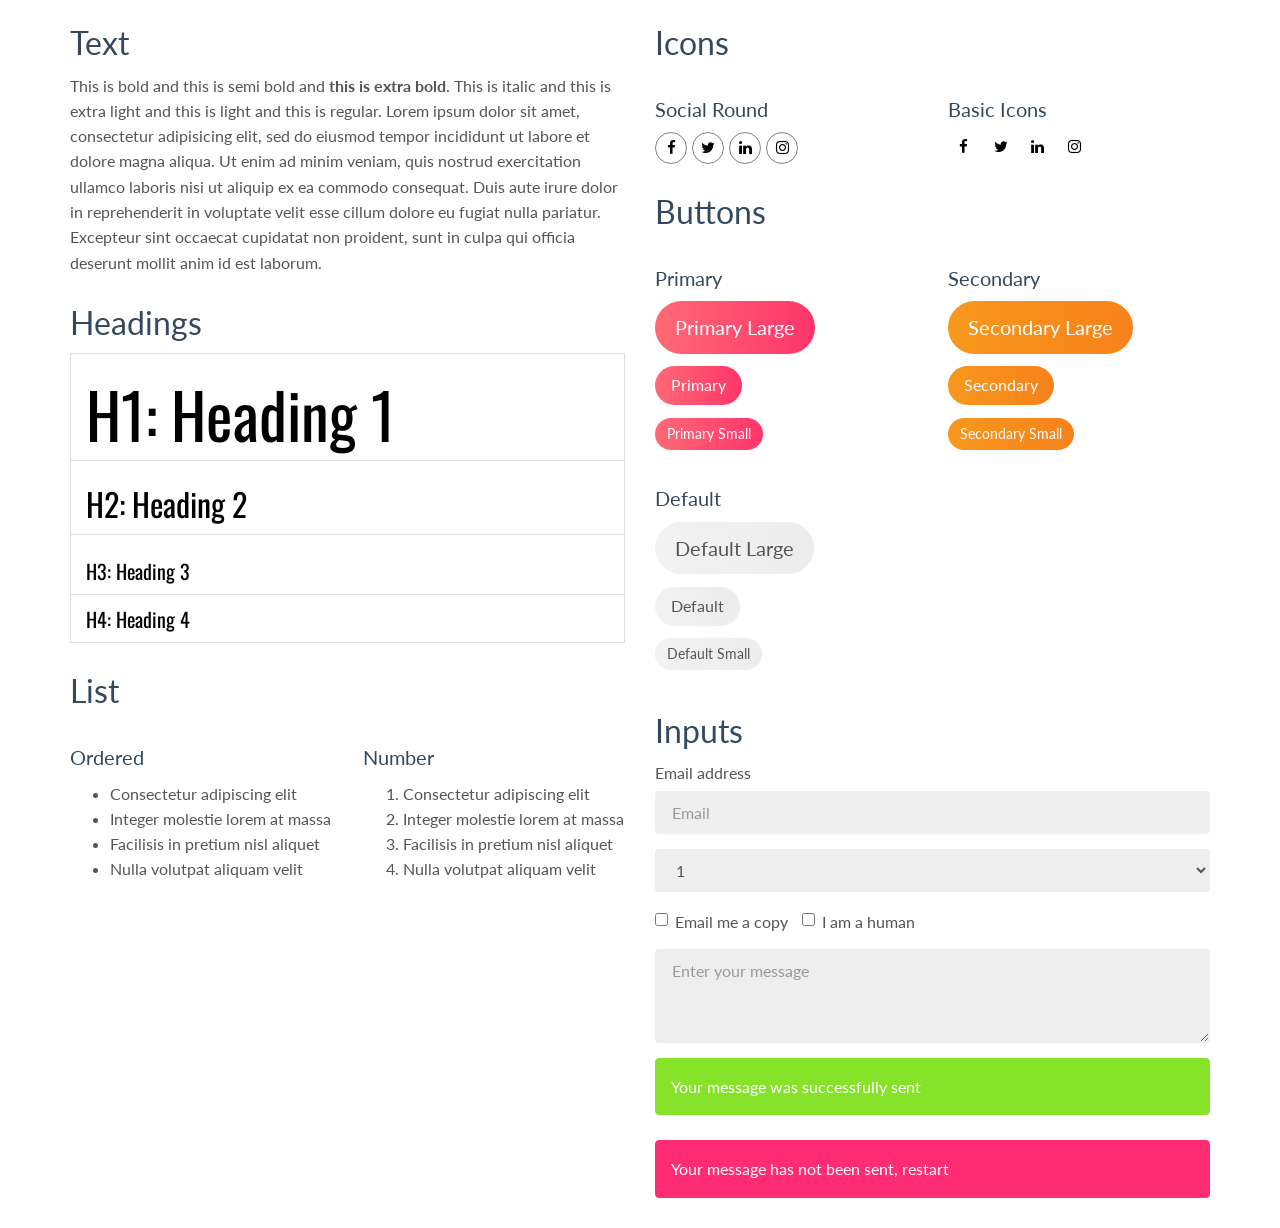
==== components.html @ ed322eb5 "first commit" ====
<!DOCTYPE html>
<html lang="en">

<head>
  <meta charset="UTF-8">
  <meta content="IE=edge" http-equiv="X-UA-Compatible">
  <meta content="width=device-width,initial-scale=1" name="viewport">
  <meta content="description" name="description">
  <meta name="google" content="notranslate" />
  <meta content="Mashup templates have been developped by Orson.io team" name="author">

  <!-- Disable tap highlight on IE -->
  <meta name="msapplication-tap-highlight" content="no">
  
  <link rel="apple-touch-icon" sizes="180x180" href="./assets/apple-icon-180x180.png">
  <link href="./assets/favicon.ico" rel="icon">

  <title>Title page</title>  

<link href="./main.d8e0d294.css" rel="stylesheet"></head>

<body class="white">


<!-- Add personal site or app content here -->
  <div class="container">
    <div class="row">
      <div class="col-xs-12 col-md-6">

        <div class="template-example">
          <h2 class="template-title-example">Text</h2>
          <p>This is bold and this is semi bold and 
            <b>this is extra bold</b>. 
          This is italic and this is extra light and this is light
          and this is regular. Lorem ipsum dolor sit amet, consectetur adipisicing elit, sed do eiusmod
          tempor incididunt ut labore et dolore magna aliqua. Ut enim ad minim veniam,
          quis nostrud exercitation ullamco laboris nisi ut aliquip ex ea commodo
          consequat. Duis aute irure dolor in reprehenderit in voluptate velit esse
          cillum dolore eu fugiat nulla pariatur. Excepteur sint occaecat cupidatat non
          proident, sunt in culpa qui officia deserunt mollit anim id est laborum.
          </p>
        </div>

        <div class="template-example">
          <h2 class="template-title-example">Headings</h2>
          
          <table class="table table-bordered">
            <tr><td><h1>H1: Heading 1</h1></td></tr>
            <tr><td><h2>H2: Heading 2</h2></td></tr>
            <tr><td><h3>H3: Heading 3</h3></td></tr>
            <tr><td><h4>H4: Heading 4</h4></td></tr>
          </table>
          
        </div>

        
        <div class="template-example">
          <h2 class="template-title-example">List</h2>
          <div class="row">
            <div class="col-md-6">
              <h3 class="template-title-example">Ordered</h3>
              <ul>
                <li>Consectetur adipiscing elit</li>
                <li>Integer molestie lorem at massa</li>
                <li>Facilisis in pretium nisl aliquet</li>
                <li>Nulla volutpat aliquam velit</li>
              </ul>
            </div>
            <div class="col-md-6">
              <h3 class="template-title-example">Number</h3>
              <ol>
                <li>Consectetur adipiscing elit</li>
                <li>Integer molestie lorem at massa</li>
                <li>Facilisis in pretium nisl aliquet</li>
                <li>Nulla volutpat aliquam velit</li>
              </ol>
            </div>
          </div>
        </div>
        
      </div>

      <div class="col-xs-12 col-md-6">
        <div class="template-example">
          <h2 class="template-title-example">Icons</h2>
          
          <div class="row">
            <div class="col-md-6">
              <h3 class="template-title-example">Social Round</h2>
              <ul class="list-icons">
                <li>
                  <a href="" class="social-round-icon fa-icon">
                    <i class="fa fa-facebook"></i>
                  </a>
                </li>
                <li>
                  <a href="" class="social-round-icon fa-icon">
                    <i class="fa fa-twitter"></i>
                  </a>
                </li>
                <li>
                  <a href="" class="social-round-icon fa-icon">
                    <i class="fa fa-linkedin"></i>
                  </a>
                </li>
                <li>
                  <a href="" class="social-round-icon fa-icon">
                    <i class="fa fa-instagram"></i>
                  </a>
                </li>
              </ul>
            </div>
            <div class="col-md-6">
               <h3 class="template-title-example">Basic Icons</h2>
                <ul class="list-icons">
                  <li>
                    <span class="fa-icon">
                      <i class="fa fa-facebook"></i>
                    </span>
                  </li>
                  <li>
                    <span class="fa-icon">
                      <i class="fa fa-twitter"></i>
                    </span>
                  </li>
                  <li>
                    <span class="fa-icon">
                      <i class="fa fa-linkedin"></i>
                    </span>
                  </li>
                  <li>
                    <span class="fa-icon">
                      <i class="fa fa-instagram"></i>
                    </span>
                  </li>
                </ul>
            </div>

          </div>


          


        </div>

        <div class="template-example">
          <h2 class="template-title-example">Buttons</h2>
          <div class="row">
            <div class="col-md-6">
              <h3 class="template-title-example">Primary</h2>
              <div class="row">
                  <div class="col-md-6">
                  <p><a href="" class="btn btn-primary btn-lg">Primary Large</a></p>
                  <p><a href="" class="btn btn-primary">Primary </a></p>
                  <p><a href="" class="btn btn-primary btn-sm">Primary Small</a></p>
                </div>
              </div>

              <h3 class="template-title-example">Default</h2>
              <div class="row">
                  <div class="col-md-6">
                  <p><a href="" class="btn btn-default btn-lg">Default Large</a></p>
                  <p><a href="" class="btn btn-default">Default </a></p>
                  <p><a href="" class="btn btn-default btn-sm">Default Small</a></p>
                </div>
              </div>

            </div>

            <div class="col-md-6">
              <h3 class="template-title-example">Secondary</h2>
              <div class="row">
                  <div class="col-md-6">
                  <p><a href="" class="btn btn-info btn-lg">Secondary Large</a></p>
                  <p><a href="" class="btn btn-info">Secondary </a></p>
                  <p><a href="" class="btn btn-info btn-sm">Secondary Small</a></p>
                </div>
              </div>
            </div>
          </div>
        </div>
        
        <div class="template-example">
          <h2 class="template-title-example">Inputs</h2>

            <div class="form-group">
              <label for="exampleInputEmail1">Email address</label>
              <input type="email" class="form-control" id="exampleInputEmail1" placeholder="Email">
            </div>

            <div class="form-group">
              <select class="form-control">
                <option>1</option>
                <option>2</option>
                <option>3</option>
                <option>4</option>
                <option>5</option>
              </select>
            </div>

            <div class="form-group">
              <label class="checkbox-inline">
                <input 
                type="checkbox" id="inlineCheckbox1" value="option1"> Email me a copy
              </label>
              <label class="checkbox-inline">
                <input type="checkbox" id="inlineCheckbox2" value="option2"> I am a human
              </label>
            </div>

            <div class="form-group">
              <textarea class="form-control" rows="3" placeholder="Enter your message"></textarea>
            </div>
            
            <div class="alert alert-success" role="alert">Your message was successfully sent</div>
            <div class="alert alert-danger" role="alert">Your message has not been sent, restart</div>
        </div>




      </div>
    </div>
  </div>

<script type="text/javascript" src="./main.bc58148c.js"></script>
---- main.d8e0d294.css ----
@import url(https://fonts.googleapis.com/css?family=Lato:400,700|Oswald);
@import url(https://maxcdn.bootstrapcdn.com/font-awesome/4.7.0/css/font-awesome.min.css);/*!
 * Bootstrap v3.3.7 (http://getbootstrap.com)
 * Copyright 2011-2016 Twitter, Inc.
 * Licensed under MIT (https://github.com/twbs/bootstrap/blob/master/LICENSE)
 */
/*! normalize.css v3.0.3 | MIT License | github.com/necolas/normalize.css */html{font-family:sans-serif;-ms-text-size-adjust:100%;-webkit-text-size-adjust:100%}body{margin:0}article,aside,details,figcaption,figure,footer,header,hgroup,main,menu,nav,section,summary{display:block}audio,canvas,progress,video{display:inline-block;vertical-align:baseline}audio:not([controls]){display:none;height:0}[hidden],template{display:none}a{background-color:transparent}a:active,a:hover{outline:0}abbr[title]{border-bottom:1px dotted}b,strong{font-weight:700}dfn{font-style:italic}h1{font-size:2em;margin:.67em 0}mark{background:#ff0;color:#000}small{font-size:80%}sub,sup{font-size:75%;line-height:0;position:relative;vertical-align:baseline}sup{top:-.5em}sub{bottom:-.25em}img{border:0}svg:not(:root){overflow:hidden}figure{margin:1em 40px}hr{box-sizing:content-box;height:0}pre{overflow:auto}code,kbd,pre,samp{font-family:monospace,monospace;font-size:1em}button,input,optgroup,select,textarea{color:inherit;font:inherit;margin:0}button{overflow:visible}button,select{text-transform:none}button,html input[type=button],input[type=reset],input[type=submit]{-webkit-appearance:button;cursor:pointer}button[disabled],html input[disabled]{cursor:default}button::-moz-focus-inner,input::-moz-focus-inner{border:0;padding:0}input{line-height:normal}input[type=checkbox],input[type=radio]{box-sizing:border-box;padding:0}input[type=number]::-webkit-inner-spin-button,input[type=number]::-webkit-outer-spin-button{height:auto}input[type=search]{-webkit-appearance:textfield;box-sizing:content-box}input[type=search]::-webkit-search-cancel-button,input[type=search]::-webkit-search-decoration{-webkit-appearance:none}fieldset{border:1px solid silver;margin:0 2px;padding:.35em .625em .75em}textarea{overflow:auto}optgroup{font-weight:700}table{border-collapse:collapse;border-spacing:0}td,th{padding:0}

/*! Source: https://github.com/h5bp/html5-boilerplate/blob/master/src/css/main.css */@media print{*,:after,:before{background:transparent!important;color:#000!important;box-shadow:none!important;text-shadow:none!important}a,a:visited{text-decoration:underline}a[href]:after{content:" (" attr(href) ")"}abbr[title]:after{content:" (" attr(title) ")"}a[href^="#"]:after,a[href^="javascript:"]:after{content:""}blockquote,pre{border:1px solid #999;page-break-inside:avoid}thead{display:table-header-group}img,tr{page-break-inside:avoid}img{max-width:100%!important}h2,h3,p{orphans:3;widows:3}h2,h3{page-break-after:avoid}.navbar{display:none}.btn>.caret,.dropup>.btn>.caret{border-top-color:#000!important}.label{border:1px solid #000}.table{border-collapse:collapse!important}.table td,.table th{background-color:#fff!important}.table-bordered td,.table-bordered th{border:1px solid #ddd!important}}*,:after,:before{-webkit-box-sizing:border-box;-moz-box-sizing:border-box;box-sizing:border-box}html{font-size:10px;-webkit-tap-highlight-color:transparent}body{font-family:Lato,Helvetica,Arial,sans-serif;font-size:16px;line-height:1.58;color:#555;background-color:#fff}button,input,select,textarea{font-family:inherit;font-size:inherit;line-height:inherit}a{color:#ff0060;text-decoration:none}a:focus,a:hover{color:#b30043;text-decoration:underline}a:focus{outline:5px auto -webkit-focus-ring-color;outline-offset:-2px}figure{margin:0}img{vertical-align:middle}.img-responsive{display:block;max-width:100%;height:auto}.img-rounded{border-radius:6px}.img-thumbnail{padding:4px;line-height:1.58;background-color:#fff;border:1px solid #ddd;border-radius:4px;-webkit-transition:all .2s ease-in-out;-o-transition:all .2s ease-in-out;transition:all .2s ease-in-out;display:inline-block;max-width:100%;height:auto}.img-circle{border-radius:50%}hr{margin-top:25px;margin-bottom:25px;border:0;border-top:1px solid #eee}.sr-only{position:absolute;width:1px;height:1px;margin:-1px;padding:0;overflow:hidden;clip:rect(0,0,0,0);border:0}.sr-only-focusable:active,.sr-only-focusable:focus{position:static;width:auto;height:auto;margin:0;overflow:visible;clip:auto}[role=button]{cursor:pointer}.h1,.h2,.h3,.h4,.h5,.h6,h1,h2,h3,h4,h5,h6{font-family:Oswald,Helvetica,Arial,sans-serif;font-weight:400;line-height:1.1;color:#000}.h1 .small,.h1 small,.h2 .small,.h2 small,.h3 .small,.h3 small,.h4 .small,.h4 small,.h5 .small,.h5 small,.h6 .small,.h6 small,h1 .small,h1 small,h2 .small,h2 small,h3 .small,h3 small,h4 .small,h4 small,h5 .small,h5 small,h6 .small,h6 small{font-weight:400;line-height:1;color:#777}.h1,.h2,.h3,h1,h2,h3{margin-top:25px;margin-bottom:12.5px}.h1 .small,.h1 small,.h2 .small,.h2 small,.h3 .small,.h3 small,h1 .small,h1 small,h2 .small,h2 small,h3 .small,h3 small{font-size:65%}.h4,.h5,.h6,h4,h5,h6{margin-top:12.5px;margin-bottom:12.5px}.h4 .small,.h4 small,.h5 .small,.h5 small,.h6 .small,.h6 small,h4 .small,h4 small,h5 .small,h5 small,h6 .small,h6 small{font-size:75%}.h1,h1{font-size:63px}.h2,h2{font-size:27px}.h3,.h4,h3,h4{font-size:20px}.h5,h5{font-size:18px}.h6,h6{font-size:14px}p{margin:0 0 12.5px}.lead{margin-bottom:25px;font-size:18px;font-weight:300;line-height:1.4}@media (min-width:768px){.lead{font-size:24px}}.small,small{font-size:87%}.mark,mark{background-color:#fcf8e3;padding:.2em}.text-left{text-align:left}.text-right{text-align:right}.text-center{text-align:center}.text-justify{text-align:justify}.text-nowrap{white-space:nowrap}.text-lowercase{text-transform:lowercase}.initialism,.text-uppercase{text-transform:uppercase}.text-capitalize{text-transform:capitalize}.text-muted{color:#777}.text-primary{color:#ff0060}a.text-primary:focus,a.text-primary:hover{color:#cc004d}.text-success{color:#fff}a.text-success:focus,a.text-success:hover{color:#e6e6e6}.text-info{color:#31708f}a.text-info:focus,a.text-info:hover{color:#245269}.text-warning{color:#8a6d3b}a.text-warning:focus,a.text-warning:hover{color:#66512c}.text-danger{color:#fff}a.text-danger:focus,a.text-danger:hover{color:#e6e6e6}.bg-primary{color:#fff;background-color:#ff0060}a.bg-primary:focus,a.bg-primary:hover{background-color:#cc004d}.bg-success{background-color:#87e329}a.bg-success:focus,a.bg-success:hover{background-color:#6dc019}.bg-info{background-color:#d9edf7}a.bg-info:focus,a.bg-info:hover{background-color:#afd9ee}.bg-warning{background-color:#fcf8e3}a.bg-warning:focus,a.bg-warning:hover{background-color:#f7ecb5}.bg-danger{background-color:#ff2c74}a.bg-danger:focus,a.bg-danger:hover{background-color:#f80055}.page-header{padding-bottom:11.5px;margin:50px 0 25px;border-bottom:1px solid #eee}ol,ul{margin-top:0;margin-bottom:12.5px}ol ol,ol ul,ul ol,ul ul{margin-bottom:0}.list-inline,.list-unstyled{padding-left:0;list-style:none}.list-inline{margin-left:-5px}.list-inline>li{display:inline-block;padding-left:5px;padding-right:5px}dl{margin-top:0;margin-bottom:25px}dd,dt{line-height:1.58}dt{font-weight:700}dd{margin-left:0}.dl-horizontal dd:after,.dl-horizontal dd:before{content:" ";display:table}.dl-horizontal dd:after{clear:both}@media (min-width:768px){.dl-horizontal dt{float:left;width:160px;clear:left;text-align:right;overflow:hidden;text-overflow:ellipsis;white-space:nowrap}.dl-horizontal dd{margin-left:180px}}abbr[data-original-title],abbr[title]{cursor:help;border-bottom:1px dotted #777}.initialism{font-size:90%}blockquote{padding:12.5px 25px;margin:0 0 25px;font-size:20px;border-left:5px solid #eee}blockquote ol:last-child,blockquote p:last-child,blockquote ul:last-child{margin-bottom:0}blockquote .small,blockquote footer,blockquote small{display:block;font-size:80%;line-height:1.58;color:#777}blockquote .small:before,blockquote footer:before,blockquote small:before{content:"\2014   \A0"}.blockquote-reverse,blockquote.pull-right{padding-right:15px;padding-left:0;border-right:5px solid #eee;border-left:0;text-align:right}.blockquote-reverse .small:before,.blockquote-reverse footer:before,.blockquote-reverse small:before,blockquote.pull-right .small:before,blockquote.pull-right footer:before,blockquote.pull-right small:before{content:""}.blockquote-reverse .small:after,.blockquote-reverse footer:after,.blockquote-reverse small:after,blockquote.pull-right .small:after,blockquote.pull-right footer:after,blockquote.pull-right small:after{content:"\A0   \2014"}address{margin-bottom:25px;font-style:normal;line-height:1.58}code,kbd,pre,samp{font-family:Menlo,Monaco,Consolas,Courier New,monospace}code{color:#c7254e;background-color:#f9f2f4;border-radius:4px}code,kbd{padding:2px 4px;font-size:90%}kbd{color:#fff;background-color:#333;border-radius:3px;box-shadow:inset 0 -1px 0 rgba(0,0,0,.25)}kbd kbd{padding:0;font-size:100%;font-weight:700;box-shadow:none}pre{display:block;padding:12px;margin:0 0 12.5px;font-size:15px;line-height:1.58;word-break:break-all;word-wrap:break-word;color:#333;background-color:#f5f5f5;border:1px solid #ccc;border-radius:4px}pre code{padding:0;font-size:inherit;color:inherit;white-space:pre-wrap;background-color:transparent;border-radius:0}.pre-scrollable{max-height:340px;overflow-y:scroll}.container{margin-right:auto;margin-left:auto;padding-left:15px;padding-right:15px}.container:after,.container:before{content:" ";display:table}.container:after{clear:both}@media (min-width:768px){.container{width:750px}}@media (min-width:992px){.container{width:970px}}@media (min-width:1200px){.container{width:1170px}}.container-fluid{margin-right:auto;margin-left:auto;padding-left:15px;padding-right:15px}.container-fluid:after,.container-fluid:before{content:" ";display:table}.container-fluid:after{clear:both}.row{margin-left:-15px;margin-right:-15px}.row:after,.row:before{content:" ";display:table}.row:after{clear:both}.col-lg-1,.col-lg-2,.col-lg-3,.col-lg-4,.col-lg-5,.col-lg-6,.col-lg-7,.col-lg-8,.col-lg-9,.col-lg-10,.col-lg-11,.col-lg-12,.col-md-1,.col-md-2,.col-md-3,.col-md-4,.col-md-5,.col-md-6,.col-md-7,.col-md-8,.col-md-9,.col-md-10,.col-md-11,.col-md-12,.col-sm-1,.col-sm-2,.col-sm-3,.col-sm-4,.col-sm-5,.col-sm-6,.col-sm-7,.col-sm-8,.col-sm-9,.col-sm-10,.col-sm-11,.col-sm-12,.col-xs-1,.col-xs-2,.col-xs-3,.col-xs-4,.col-xs-5,.col-xs-6,.col-xs-7,.col-xs-8,.col-xs-9,.col-xs-10,.col-xs-11,.col-xs-12{position:relative;min-height:1px;padding-left:15px;padding-right:15px}.col-xs-1,.col-xs-2,.col-xs-3,.col-xs-4,.col-xs-5,.col-xs-6,.col-xs-7,.col-xs-8,.col-xs-9,.col-xs-10,.col-xs-11,.col-xs-12{float:left}.col-xs-1{width:8.33333%}.col-xs-2{width:16.66667%}.col-xs-3{width:25%}.col-xs-4{width:33.33333%}.col-xs-5{width:41.66667%}.col-xs-6{width:50%}.col-xs-7{width:58.33333%}.col-xs-8{width:66.66667%}.col-xs-9{width:75%}.col-xs-10{width:83.33333%}.col-xs-11{width:91.66667%}.col-xs-12{width:100%}.col-xs-pull-0{right:auto}.col-xs-pull-1{right:8.33333%}.col-xs-pull-2{right:16.66667%}.col-xs-pull-3{right:25%}.col-xs-pull-4{right:33.33333%}.col-xs-pull-5{right:41.66667%}.col-xs-pull-6{right:50%}.col-xs-pull-7{right:58.33333%}.col-xs-pull-8{right:66.66667%}.col-xs-pull-9{right:75%}.col-xs-pull-10{right:83.33333%}.col-xs-pull-11{right:91.66667%}.col-xs-pull-12{right:100%}.col-xs-push-0{left:auto}.col-xs-push-1{left:8.33333%}.col-xs-push-2{left:16.66667%}.col-xs-push-3{left:25%}.col-xs-push-4{left:33.33333%}.col-xs-push-5{left:41.66667%}.col-xs-push-6{left:50%}.col-xs-push-7{left:58.33333%}.col-xs-push-8{left:66.66667%}.col-xs-push-9{left:75%}.col-xs-push-10{left:83.33333%}.col-xs-push-11{left:91.66667%}.col-xs-push-12{left:100%}.col-xs-offset-0{margin-left:0}.col-xs-offset-1{margin-left:8.33333%}.col-xs-offset-2{margin-left:16.66667%}.col-xs-offset-3{margin-left:25%}.col-xs-offset-4{margin-left:33.33333%}.col-xs-offset-5{margin-left:41.66667%}.col-xs-offset-6{margin-left:50%}.col-xs-offset-7{margin-left:58.33333%}.col-xs-offset-8{margin-left:66.66667%}.col-xs-offset-9{margin-left:75%}.col-xs-offset-10{margin-left:83.33333%}.col-xs-offset-11{margin-left:91.66667%}.col-xs-offset-12{margin-left:100%}@media (min-width:768px){.col-sm-1,.col-sm-2,.col-sm-3,.col-sm-4,.col-sm-5,.col-sm-6,.col-sm-7,.col-sm-8,.col-sm-9,.col-sm-10,.col-sm-11,.col-sm-12{float:left}.col-sm-1{width:8.33333%}.col-sm-2{width:16.66667%}.col-sm-3{width:25%}.col-sm-4{width:33.33333%}.col-sm-5{width:41.66667%}.col-sm-6{width:50%}.col-sm-7{width:58.33333%}.col-sm-8{width:66.66667%}.col-sm-9{width:75%}.col-sm-10{width:83.33333%}.col-sm-11{width:91.66667%}.col-sm-12{width:100%}.col-sm-pull-0{right:auto}.col-sm-pull-1{right:8.33333%}.col-sm-pull-2{right:16.66667%}.col-sm-pull-3{right:25%}.col-sm-pull-4{right:33.33333%}.col-sm-pull-5{right:41.66667%}.col-sm-pull-6{right:50%}.col-sm-pull-7{right:58.33333%}.col-sm-pull-8{right:66.66667%}.col-sm-pull-9{right:75%}.col-sm-pull-10{right:83.33333%}.col-sm-pull-11{right:91.66667%}.col-sm-pull-12{right:100%}.col-sm-push-0{left:auto}.col-sm-push-1{left:8.33333%}.col-sm-push-2{left:16.66667%}.col-sm-push-3{left:25%}.col-sm-push-4{left:33.33333%}.col-sm-push-5{left:41.66667%}.col-sm-push-6{left:50%}.col-sm-push-7{left:58.33333%}.col-sm-push-8{left:66.66667%}.col-sm-push-9{left:75%}.col-sm-push-10{left:83.33333%}.col-sm-push-11{left:91.66667%}.col-sm-push-12{left:100%}.col-sm-offset-0{margin-left:0}.col-sm-offset-1{margin-left:8.33333%}.col-sm-offset-2{margin-left:16.66667%}.col-sm-offset-3{margin-left:25%}.col-sm-offset-4{margin-left:33.33333%}.col-sm-offset-5{margin-left:41.66667%}.col-sm-offset-6{margin-left:50%}.col-sm-offset-7{margin-left:58.33333%}.col-sm-offset-8{margin-left:66.66667%}.col-sm-offset-9{margin-left:75%}.col-sm-offset-10{margin-left:83.33333%}.col-sm-offset-11{margin-left:91.66667%}.col-sm-offset-12{margin-left:100%}}@media (min-width:992px){.col-md-1,.col-md-2,.col-md-3,.col-md-4,.col-md-5,.col-md-6,.col-md-7,.col-md-8,.col-md-9,.col-md-10,.col-md-11,.col-md-12{float:left}.col-md-1{width:8.33333%}.col-md-2{width:16.66667%}.col-md-3{width:25%}.col-md-4{width:33.33333%}.col-md-5{width:41.66667%}.col-md-6{width:50%}.col-md-7{width:58.33333%}.col-md-8{width:66.66667%}.col-md-9{width:75%}.col-md-10{width:83.33333%}.col-md-11{width:91.66667%}.col-md-12{width:100%}.col-md-pull-0{right:auto}.col-md-pull-1{right:8.33333%}.col-md-pull-2{right:16.66667%}.col-md-pull-3{right:25%}.col-md-pull-4{right:33.33333%}.col-md-pull-5{right:41.66667%}.col-md-pull-6{right:50%}.col-md-pull-7{right:58.33333%}.col-md-pull-8{right:66.66667%}.col-md-pull-9{right:75%}.col-md-pull-10{right:83.33333%}.col-md-pull-11{right:91.66667%}.col-md-pull-12{right:100%}.col-md-push-0{left:auto}.col-md-push-1{left:8.33333%}.col-md-push-2{left:16.66667%}.col-md-push-3{left:25%}.col-md-push-4{left:33.33333%}.col-md-push-5{left:41.66667%}.col-md-push-6{left:50%}.col-md-push-7{left:58.33333%}.col-md-push-8{left:66.66667%}.col-md-push-9{left:75%}.col-md-push-10{left:83.33333%}.col-md-push-11{left:91.66667%}.col-md-push-12{left:100%}.col-md-offset-0{margin-left:0}.col-md-offset-1{margin-left:8.33333%}.col-md-offset-2{margin-left:16.66667%}.col-md-offset-3{margin-left:25%}.col-md-offset-4{margin-left:33.33333%}.col-md-offset-5{margin-left:41.66667%}.col-md-offset-6{margin-left:50%}.col-md-offset-7{margin-left:58.33333%}.col-md-offset-8{margin-left:66.66667%}.col-md-offset-9{margin-left:75%}.col-md-offset-10{margin-left:83.33333%}.col-md-offset-11{margin-left:91.66667%}.col-md-offset-12{margin-left:100%}}@media (min-width:1200px){.col-lg-1,.col-lg-2,.col-lg-3,.col-lg-4,.col-lg-5,.col-lg-6,.col-lg-7,.col-lg-8,.col-lg-9,.col-lg-10,.col-lg-11,.col-lg-12{float:left}.col-lg-1{width:8.33333%}.col-lg-2{width:16.66667%}.col-lg-3{width:25%}.col-lg-4{width:33.33333%}.col-lg-5{width:41.66667%}.col-lg-6{width:50%}.col-lg-7{width:58.33333%}.col-lg-8{width:66.66667%}.col-lg-9{width:75%}.col-lg-10{width:83.33333%}.col-lg-11{width:91.66667%}.col-lg-12{width:100%}.col-lg-pull-0{right:auto}.col-lg-pull-1{right:8.33333%}.col-lg-pull-2{right:16.66667%}.col-lg-pull-3{right:25%}.col-lg-pull-4{right:33.33333%}.col-lg-pull-5{right:41.66667%}.col-lg-pull-6{right:50%}.col-lg-pull-7{right:58.33333%}.col-lg-pull-8{right:66.66667%}.col-lg-pull-9{right:75%}.col-lg-pull-10{right:83.33333%}.col-lg-pull-11{right:91.66667%}.col-lg-pull-12{right:100%}.col-lg-push-0{left:auto}.col-lg-push-1{left:8.33333%}.col-lg-push-2{left:16.66667%}.col-lg-push-3{left:25%}.col-lg-push-4{left:33.33333%}.col-lg-push-5{left:41.66667%}.col-lg-push-6{left:50%}.col-lg-push-7{left:58.33333%}.col-lg-push-8{left:66.66667%}.col-lg-push-9{left:75%}.col-lg-push-10{left:83.33333%}.col-lg-push-11{left:91.66667%}.col-lg-push-12{left:100%}.col-lg-offset-0{margin-left:0}.col-lg-offset-1{margin-left:8.33333%}.col-lg-offset-2{margin-left:16.66667%}.col-lg-offset-3{margin-left:25%}.col-lg-offset-4{margin-left:33.33333%}.col-lg-offset-5{margin-left:41.66667%}.col-lg-offset-6{margin-left:50%}.col-lg-offset-7{margin-left:58.33333%}.col-lg-offset-8{margin-left:66.66667%}.col-lg-offset-9{margin-left:75%}.col-lg-offset-10{margin-left:83.33333%}.col-lg-offset-11{margin-left:91.66667%}.col-lg-offset-12{margin-left:100%}}table{background-color:transparent}caption{padding-top:8px;padding-bottom:8px;color:#777}caption,th{text-align:left}.table{width:100%;max-width:100%;margin-bottom:25px}.table>tbody>tr>td,.table>tbody>tr>th,.table>tfoot>tr>td,.table>tfoot>tr>th,.table>thead>tr>td,.table>thead>tr>th{padding:8px;line-height:1.58;vertical-align:top;border-top:1px solid #ddd}.table>thead>tr>th{vertical-align:bottom;border-bottom:2px solid #ddd}.table>caption+thead>tr:first-child>td,.table>caption+thead>tr:first-child>th,.table>colgroup+thead>tr:first-child>td,.table>colgroup+thead>tr:first-child>th,.table>thead:first-child>tr:first-child>td,.table>thead:first-child>tr:first-child>th{border-top:0}.table>tbody+tbody{border-top:2px solid #ddd}.table .table{background-color:#fff}.table-condensed>tbody>tr>td,.table-condensed>tbody>tr>th,.table-condensed>tfoot>tr>td,.table-condensed>tfoot>tr>th,.table-condensed>thead>tr>td,.table-condensed>thead>tr>th{padding:5px}.table-bordered,.table-bordered>tbody>tr>td,.table-bordered>tbody>tr>th,.table-bordered>tfoot>tr>td,.table-bordered>tfoot>tr>th,.table-bordered>thead>tr>td,.table-bordered>thead>tr>th{border:1px solid #ddd}.table-bordered>thead>tr>td,.table-bordered>thead>tr>th{border-bottom-width:2px}.table-striped>tbody>tr:nth-of-type(odd){background-color:#f9f9f9}.table-hover>tbody>tr:hover{background-color:#f5f5f5}table col[class*=col-]{position:static;float:none;display:table-column}table td[class*=col-],table th[class*=col-]{position:static;float:none;display:table-cell}.table>tbody>tr.active>td,.table>tbody>tr.active>th,.table>tbody>tr>td.active,.table>tbody>tr>th.active,.table>tfoot>tr.active>td,.table>tfoot>tr.active>th,.table>tfoot>tr>td.active,.table>tfoot>tr>th.active,.table>thead>tr.active>td,.table>thead>tr.active>th,.table>thead>tr>td.active,.table>thead>tr>th.active{background-color:#f5f5f5}.table-hover>tbody>tr.active:hover>td,.table-hover>tbody>tr.active:hover>th,.table-hover>tbody>tr:hover>.active,.table-hover>tbody>tr>td.active:hover,.table-hover>tbody>tr>th.active:hover{background-color:#e8e8e8}.table>tbody>tr.success>td,.table>tbody>tr.success>th,.table>tbody>tr>td.success,.table>tbody>tr>th.success,.table>tfoot>tr.success>td,.table>tfoot>tr.success>th,.table>tfoot>tr>td.success,.table>tfoot>tr>th.success,.table>thead>tr.success>td,.table>thead>tr.success>th,.table>thead>tr>td.success,.table>thead>tr>th.success{background-color:#87e329}.table-hover>tbody>tr.success:hover>td,.table-hover>tbody>tr.success:hover>th,.table-hover>tbody>tr:hover>.success,.table-hover>tbody>tr>td.success:hover,.table-hover>tbody>tr>th.success:hover{background-color:#7ad61c}.table>tbody>tr.info>td,.table>tbody>tr.info>th,.table>tbody>tr>td.info,.table>tbody>tr>th.info,.table>tfoot>tr.info>td,.table>tfoot>tr.info>th,.table>tfoot>tr>td.info,.table>tfoot>tr>th.info,.table>thead>tr.info>td,.table>thead>tr.info>th,.table>thead>tr>td.info,.table>thead>tr>th.info{background-color:#d9edf7}.table-hover>tbody>tr.info:hover>td,.table-hover>tbody>tr.info:hover>th,.table-hover>tbody>tr:hover>.info,.table-hover>tbody>tr>td.info:hover,.table-hover>tbody>tr>th.info:hover{background-color:#c4e3f3}.table>tbody>tr.warning>td,.table>tbody>tr.warning>th,.table>tbody>tr>td.warning,.table>tbody>tr>th.warning,.table>tfoot>tr.warning>td,.table>tfoot>tr.warning>th,.table>tfoot>tr>td.warning,.table>tfoot>tr>th.warning,.table>thead>tr.warning>td,.table>thead>tr.warning>th,.table>thead>tr>td.warning,.table>thead>tr>th.warning{background-color:#fcf8e3}.table-hover>tbody>tr.warning:hover>td,.table-hover>tbody>tr.warning:hover>th,.table-hover>tbody>tr:hover>.warning,.table-hover>tbody>tr>td.warning:hover,.table-hover>tbody>tr>th.warning:hover{background-color:#faf2cc}.table>tbody>tr.danger>td,.table>tbody>tr.danger>th,.table>tbody>tr>td.danger,.table>tbody>tr>th.danger,.table>tfoot>tr.danger>td,.table>tfoot>tr.danger>th,.table>tfoot>tr>td.danger,.table>tfoot>tr>th.danger,.table>thead>tr.danger>td,.table>thead>tr.danger>th,.table>thead>tr>td.danger,.table>thead>tr>th.danger{background-color:#ff2c74}.table-hover>tbody>tr.danger:hover>td,.table-hover>tbody>tr.danger:hover>th,.table-hover>tbody>tr:hover>.danger,.table-hover>tbody>tr>td.danger:hover,.table-hover>tbody>tr>th.danger:hover{background-color:#ff1363}.table-responsive{overflow-x:auto;min-height:.01%}@media screen and (max-width:767px){.table-responsive{width:100%;margin-bottom:18.75px;overflow-y:hidden;-ms-overflow-style:-ms-autohiding-scrollbar;border:1px solid #ddd}.table-responsive>.table{margin-bottom:0}.table-responsive>.table>tbody>tr>td,.table-responsive>.table>tbody>tr>th,.table-responsive>.table>tfoot>tr>td,.table-responsive>.table>tfoot>tr>th,.table-responsive>.table>thead>tr>td,.table-responsive>.table>thead>tr>th{white-space:nowrap}.table-responsive>.table-bordered{border:0}.table-responsive>.table-bordered>tbody>tr>td:first-child,.table-responsive>.table-bordered>tbody>tr>th:first-child,.table-responsive>.table-bordered>tfoot>tr>td:first-child,.table-responsive>.table-bordered>tfoot>tr>th:first-child,.table-responsive>.table-bordered>thead>tr>td:first-child,.table-responsive>.table-bordered>thead>tr>th:first-child{border-left:0}.table-responsive>.table-bordered>tbody>tr>td:last-child,.table-responsive>.table-bordered>tbody>tr>th:last-child,.table-responsive>.table-bordered>tfoot>tr>td:last-child,.table-responsive>.table-bordered>tfoot>tr>th:last-child,.table-responsive>.table-bordered>thead>tr>td:last-child,.table-responsive>.table-bordered>thead>tr>th:last-child{border-right:0}.table-responsive>.table-bordered>tbody>tr:last-child>td,.table-responsive>.table-bordered>tbody>tr:last-child>th,.table-responsive>.table-bordered>tfoot>tr:last-child>td,.table-responsive>.table-bordered>tfoot>tr:last-child>th{border-bottom:0}}fieldset{margin:0;min-width:0}fieldset,legend{padding:0;border:0}legend{display:block;width:100%;margin-bottom:25px;font-size:24px;line-height:inherit;color:#333;border-bottom:1px solid #e5e5e5}label{display:inline-block;max-width:100%;margin-bottom:5px;font-weight:700}input[type=search]{-webkit-box-sizing:border-box;-moz-box-sizing:border-box;box-sizing:border-box}input[type=checkbox],input[type=radio]{margin:4px 0 0;margin-top:1px\9;line-height:normal}input[type=file]{display:block}input[type=range]{display:block;width:100%}select[multiple],select[size]{height:auto}input[type=checkbox]:focus,input[type=file]:focus,input[type=radio]:focus{outline:5px auto -webkit-focus-ring-color;outline-offset:-2px}output{padding-top:9px}.form-control,output{display:block;font-size:16px;line-height:1.58;color:#555}.form-control{width:100%;height:43px;padding:8px 16px;background-color:#eee;background-image:none;border:1px solid transparent;border-radius:4px;-webkit-box-shadow:inset 0 1px 1px rgba(0,0,0,.075);box-shadow:inset 0 1px 1px rgba(0,0,0,.075);-webkit-transition:border-color .15s ease-in-out,box-shadow .15s ease-in-out;-o-transition:border-color ease-in-out .15s,box-shadow ease-in-out .15s;transition:border-color .15s ease-in-out,box-shadow .15s ease-in-out}.form-control:focus{border-color:#66afe9;-webkit-box-shadow:inset 0 1px 1px rgba(0,0,0,.075),0 0 8px rgba(102,175,233,.6);box-shadow:inset 0 1px 1px rgba(0,0,0,.075),0 0 8px rgba(102,175,233,.6)}.form-control::-moz-placeholder{color:#999;opacity:1}.form-control:-ms-input-placeholder{color:#999}.form-control::-webkit-input-placeholder{color:#999}.form-control::-ms-expand{border:0;background-color:transparent}.form-control[disabled],.form-control[readonly],fieldset[disabled] .form-control{background-color:#eee;opacity:1}.form-control[disabled],fieldset[disabled] .form-control{cursor:not-allowed}textarea.form-control{height:auto}input[type=search]{-webkit-appearance:none}@media screen and (-webkit-min-device-pixel-ratio:0){input[type=date].form-control,input[type=datetime-local].form-control,input[type=month].form-control,input[type=time].form-control{line-height:43px}.input-group-sm>.input-group-btn>input[type=date].btn,.input-group-sm>.input-group-btn>input[type=datetime-local].btn,.input-group-sm>.input-group-btn>input[type=month].btn,.input-group-sm>.input-group-btn>input[type=time].btn,.input-group-sm>input[type=date].form-control,.input-group-sm>input[type=date].input-group-addon,.input-group-sm>input[type=datetime-local].form-control,.input-group-sm>input[type=datetime-local].input-group-addon,.input-group-sm>input[type=month].form-control,.input-group-sm>input[type=month].input-group-addon,.input-group-sm>input[type=time].form-control,.input-group-sm>input[type=time].input-group-addon,.input-group-sm input[type=date],.input-group-sm input[type=datetime-local],.input-group-sm input[type=month],.input-group-sm input[type=time],input[type=date].input-sm,input[type=datetime-local].input-sm,input[type=month].input-sm,input[type=time].input-sm{line-height:35px}.input-group-lg>.input-group-btn>input[type=date].btn,.input-group-lg>.input-group-btn>input[type=datetime-local].btn,.input-group-lg>.input-group-btn>input[type=month].btn,.input-group-lg>.input-group-btn>input[type=time].btn,.input-group-lg>input[type=date].form-control,.input-group-lg>input[type=date].input-group-addon,.input-group-lg>input[type=datetime-local].form-control,.input-group-lg>input[type=datetime-local].input-group-addon,.input-group-lg>input[type=month].form-control,.input-group-lg>input[type=month].input-group-addon,.input-group-lg>input[type=time].form-control,.input-group-lg>input[type=time].input-group-addon,.input-group-lg input[type=date],.input-group-lg input[type=datetime-local],.input-group-lg input[type=month],.input-group-lg input[type=time],input[type=date].input-lg,input[type=datetime-local].input-lg,input[type=month].input-lg,input[type=time].input-lg{line-height:53px}}.form-group{margin-bottom:15px}.checkbox,.radio{position:relative;display:block;margin-top:10px;margin-bottom:10px}.checkbox label,.radio label{min-height:25px;padding-left:20px;margin-bottom:0;font-weight:400;cursor:pointer}.checkbox-inline input[type=checkbox],.checkbox input[type=checkbox],.radio-inline input[type=radio],.radio input[type=radio]{position:absolute;margin-left:-20px;margin-top:4px\9}.checkbox+.checkbox,.radio+.radio{margin-top:-5px}.checkbox-inline,.radio-inline{position:relative;display:inline-block;padding-left:20px;margin-bottom:0;vertical-align:middle;font-weight:400;cursor:pointer}.checkbox-inline+.checkbox-inline,.radio-inline+.radio-inline{margin-top:0;margin-left:10px}.checkbox-inline.disabled,.checkbox.disabled label,.radio-inline.disabled,.radio.disabled label,fieldset[disabled] .checkbox-inline,fieldset[disabled] .checkbox label,fieldset[disabled] .radio-inline,fieldset[disabled] .radio label,fieldset[disabled] input[type=checkbox],fieldset[disabled] input[type=radio],input[type=checkbox].disabled,input[type=checkbox][disabled],input[type=radio].disabled,input[type=radio][disabled]{cursor:not-allowed}.form-control-static{padding-top:9px;padding-bottom:9px;margin-bottom:0;min-height:41px}.form-control-static.input-lg,.form-control-static.input-sm,.input-group-lg>.form-control-static.form-control,.input-group-lg>.form-control-static.input-group-addon,.input-group-lg>.input-group-btn>.form-control-static.btn,.input-group-sm>.form-control-static.form-control,.input-group-sm>.form-control-static.input-group-addon,.input-group-sm>.input-group-btn>.form-control-static.btn{padding-left:0;padding-right:0}.input-group-sm>.form-control,.input-group-sm>.input-group-addon,.input-group-sm>.input-group-btn>.btn,.input-sm{height:35px;padding:6px 12px;font-size:14px;line-height:1.5;border-radius:3px}.input-group-sm>.input-group-btn>select.btn,.input-group-sm>select.form-control,.input-group-sm>select.input-group-addon,select.input-sm{height:35px;line-height:35px}.input-group-sm>.input-group-btn>select[multiple].btn,.input-group-sm>.input-group-btn>textarea.btn,.input-group-sm>select[multiple].form-control,.input-group-sm>select[multiple].input-group-addon,.input-group-sm>textarea.form-control,.input-group-sm>textarea.input-group-addon,select[multiple].input-sm,textarea.input-sm{height:auto}.form-group-sm .form-control{height:35px;padding:6px 12px;font-size:14px;line-height:1.5;border-radius:3px}.form-group-sm select.form-control{height:35px;line-height:35px}.form-group-sm select[multiple].form-control,.form-group-sm textarea.form-control{height:auto}.form-group-sm .form-control-static{height:35px;min-height:39px;padding:7px 12px;font-size:14px;line-height:1.5}.input-group-lg>.form-control,.input-group-lg>.input-group-addon,.input-group-lg>.input-group-btn>.btn,.input-lg{height:53px;padding:12px 20px;font-size:20px;line-height:1.33333;border-radius:6px}.input-group-lg>.input-group-btn>select.btn,.input-group-lg>select.form-control,.input-group-lg>select.input-group-addon,select.input-lg{height:53px;line-height:53px}.input-group-lg>.input-group-btn>select[multiple].btn,.input-group-lg>.input-group-btn>textarea.btn,.input-group-lg>select[multiple].form-control,.input-group-lg>select[multiple].input-group-addon,.input-group-lg>textarea.form-control,.input-group-lg>textarea.input-group-addon,select[multiple].input-lg,textarea.input-lg{height:auto}.form-group-lg .form-control{height:53px;padding:12px 20px;font-size:20px;line-height:1.33333;border-radius:6px}.form-group-lg select.form-control{height:53px;line-height:53px}.form-group-lg select[multiple].form-control,.form-group-lg textarea.form-control{height:auto}.form-group-lg .form-control-static{height:53px;min-height:45px;padding:13px 20px;font-size:20px;line-height:1.33333}.has-feedback{position:relative}.has-feedback .form-control{padding-right:53.75px}.form-control-feedback{position:absolute;top:0;right:0;z-index:2;display:block;width:43px;height:43px;line-height:43px;text-align:center;pointer-events:none}.form-group-lg .form-control+.form-control-feedback,.input-group-lg+.form-control-feedback,.input-group-lg>.form-control+.form-control-feedback,.input-group-lg>.input-group-addon+.form-control-feedback,.input-group-lg>.input-group-btn>.btn+.form-control-feedback,.input-lg+.form-control-feedback{width:53px;height:53px;line-height:53px}.form-group-sm .form-control+.form-control-feedback,.input-group-sm+.form-control-feedback,.input-group-sm>.form-control+.form-control-feedback,.input-group-sm>.input-group-addon+.form-control-feedback,.input-group-sm>.input-group-btn>.btn+.form-control-feedback,.input-sm+.form-control-feedback{width:35px;height:35px;line-height:35px}.has-success .checkbox,.has-success .checkbox-inline,.has-success.checkbox-inline label,.has-success.checkbox label,.has-success .control-label,.has-success .help-block,.has-success .radio,.has-success .radio-inline,.has-success.radio-inline label,.has-success.radio label{color:#fff}.has-success .form-control{border-color:#fff;-webkit-box-shadow:inset 0 1px 1px rgba(0,0,0,.075);box-shadow:inset 0 1px 1px rgba(0,0,0,.075)}.has-success .form-control:focus{border-color:#e6e6e6;-webkit-box-shadow:inset 0 1px 1px rgba(0,0,0,.075),0 0 6px #fff;box-shadow:inset 0 1px 1px rgba(0,0,0,.075),0 0 6px #fff}.has-success .input-group-addon{color:#fff;border-color:#fff;background-color:#87e329}.has-success .form-control-feedback{color:#fff}.has-warning .checkbox,.has-warning .checkbox-inline,.has-warning.checkbox-inline label,.has-warning.checkbox label,.has-warning .control-label,.has-warning .help-block,.has-warning .radio,.has-warning .radio-inline,.has-warning.radio-inline label,.has-warning.radio label{color:#8a6d3b}.has-warning .form-control{border-color:#8a6d3b;-webkit-box-shadow:inset 0 1px 1px rgba(0,0,0,.075);box-shadow:inset 0 1px 1px rgba(0,0,0,.075)}.has-warning .form-control:focus{border-color:#66512c;-webkit-box-shadow:inset 0 1px 1px rgba(0,0,0,.075),0 0 6px #c0a16b;box-shadow:inset 0 1px 1px rgba(0,0,0,.075),0 0 6px #c0a16b}.has-warning .input-group-addon{color:#8a6d3b;border-color:#8a6d3b;background-color:#fcf8e3}.has-warning .form-control-feedback{color:#8a6d3b}.has-error .checkbox,.has-error .checkbox-inline,.has-error.checkbox-inline label,.has-error.checkbox label,.has-error .control-label,.has-error .help-block,.has-error .radio,.has-error .radio-inline,.has-error.radio-inline label,.has-error.radio label{color:#fff}.has-error .form-control{border-color:#fff;-webkit-box-shadow:inset 0 1px 1px rgba(0,0,0,.075);box-shadow:inset 0 1px 1px rgba(0,0,0,.075)}.has-error .form-control:focus{border-color:#e6e6e6;-webkit-box-shadow:inset 0 1px 1px rgba(0,0,0,.075),0 0 6px #fff;box-shadow:inset 0 1px 1px rgba(0,0,0,.075),0 0 6px #fff}.has-error .input-group-addon{color:#fff;border-color:#fff;background-color:#ff2c74}.has-error .form-control-feedback{color:#fff}.has-feedback label~.form-control-feedback{top:30px}.has-feedback label.sr-only~.form-control-feedback{top:0}.help-block{display:block;margin-top:5px;margin-bottom:10px;color:#959595}@media (min-width:768px){.form-inline .form-group{display:inline-block;margin-bottom:0;vertical-align:middle}.form-inline .form-control{display:inline-block;width:auto;vertical-align:middle}.form-inline .form-control-static{display:inline-block}.form-inline .input-group{display:inline-table;vertical-align:middle}.form-inline .input-group .form-control,.form-inline .input-group .input-group-addon,.form-inline .input-group .input-group-btn{width:auto}.form-inline .input-group>.form-control{width:100%}.form-inline .control-label{margin-bottom:0;vertical-align:middle}.form-inline .checkbox,.form-inline .radio{display:inline-block;margin-top:0;margin-bottom:0;vertical-align:middle}.form-inline .checkbox label,.form-inline .radio label{padding-left:0}.form-inline .checkbox input[type=checkbox],.form-inline .radio input[type=radio]{position:relative;margin-left:0}.form-inline .has-feedback .form-control-feedback{top:0}}.form-horizontal .checkbox,.form-horizontal .checkbox-inline,.form-horizontal .radio,.form-horizontal .radio-inline{margin-top:0;margin-bottom:0;padding-top:9px}.form-horizontal .checkbox,.form-horizontal .radio{min-height:34px}.form-horizontal .form-group{margin-left:-15px;margin-right:-15px}.form-horizontal .form-group:after,.form-horizontal .form-group:before{content:" ";display:table}.form-horizontal .form-group:after{clear:both}@media (min-width:768px){.form-horizontal .control-label{text-align:right;margin-bottom:0;padding-top:9px}}.form-horizontal .has-feedback .form-control-feedback{right:15px}@media (min-width:768px){.form-horizontal .form-group-lg .control-label{padding-top:13px;font-size:20px}}@media (min-width:768px){.form-horizontal .form-group-sm .control-label{padding-top:7px;font-size:14px}}.btn{display:inline-block;margin-bottom:0;font-weight:400;text-align:center;vertical-align:middle;touch-action:manipulation;cursor:pointer;background-image:none;border:1px solid transparent;white-space:nowrap;padding:8px 16px;font-size:16px;line-height:1.58;border-radius:50px;-webkit-user-select:none;-moz-user-select:none;-ms-user-select:none;user-select:none}.btn.active.focus,.btn.active:focus,.btn.focus,.btn:active.focus,.btn:active:focus,.btn:focus{outline:5px auto -webkit-focus-ring-color;outline-offset:-2px}.btn.focus,.btn:focus,.btn:hover{color:#555;text-decoration:none}.btn.active,.btn:active{outline:0;background-image:none;-webkit-box-shadow:inset 0 3px 5px rgba(0,0,0,.125);box-shadow:inset 0 3px 5px rgba(0,0,0,.125)}.btn.disabled,.btn[disabled],fieldset[disabled] .btn{cursor:not-allowed;opacity:.65;filter:alpha(opacity=65);-webkit-box-shadow:none;box-shadow:none}a.btn.disabled,fieldset[disabled] a.btn{pointer-events:none}.btn-default{color:#555;background-color:#fff;border-color:#ccc}.btn-default.focus,.btn-default:focus{color:#555;background-color:#e6e6e6;border-color:#8c8c8c}.btn-default.active,.btn-default:active,.btn-default:hover,.open>.btn-default.dropdown-toggle{color:#555;background-color:#e6e6e6;border-color:#adadad}.btn-default.active.focus,.btn-default.active:focus,.btn-default.active:hover,.btn-default:active.focus,.btn-default:active:focus,.btn-default:active:hover,.open>.btn-default.dropdown-toggle.focus,.open>.btn-default.dropdown-toggle:focus,.open>.btn-default.dropdown-toggle:hover{color:#555;background-color:#d4d4d4;border-color:#8c8c8c}.btn-default.active,.btn-default:active,.open>.btn-default.dropdown-toggle{background-image:none}.btn-default.disabled.focus,.btn-default.disabled:focus,.btn-default.disabled:hover,.btn-default[disabled].focus,.btn-default[disabled]:focus,.btn-default[disabled]:hover,fieldset[disabled] .btn-default.focus,fieldset[disabled] .btn-default:focus,fieldset[disabled] .btn-default:hover{background-color:#fff;border-color:#ccc}.btn-default .badge{color:#fff;background-color:#555}.btn-primary{color:#fff;background-color:#ff0060;border-color:#ff0060}.btn-primary.focus,.btn-primary:focus{color:#fff;background-color:#cc004d;border-color:#800030}.btn-primary.active,.btn-primary:active,.btn-primary:hover,.open>.btn-primary.dropdown-toggle{color:#fff;background-color:#cc004d;border-color:#c20049}.btn-primary.active.focus,.btn-primary.active:focus,.btn-primary.active:hover,.btn-primary:active.focus,.btn-primary:active:focus,.btn-primary:active:hover,.open>.btn-primary.dropdown-toggle.focus,.open>.btn-primary.dropdown-toggle:focus,.open>.btn-primary.dropdown-toggle:hover{color:#fff;background-color:#a8003f;border-color:#800030}.btn-primary.active,.btn-primary:active,.open>.btn-primary.dropdown-toggle{background-image:none}.btn-primary.disabled.focus,.btn-primary.disabled:focus,.btn-primary.disabled:hover,.btn-primary[disabled].focus,.btn-primary[disabled]:focus,.btn-primary[disabled]:hover,fieldset[disabled] .btn-primary.focus,fieldset[disabled] .btn-primary:focus,fieldset[disabled] .btn-primary:hover{background-color:#ff0060;border-color:#ff0060}.btn-primary .badge{color:#ff0060;background-color:#fff}.btn-success{color:#fff;background-color:#5cb85c;border-color:#5cb85c}.btn-success.focus,.btn-success:focus{color:#fff;background-color:#449d44;border-color:#2d672d}.btn-success.active,.btn-success:active,.btn-success:hover,.open>.btn-success.dropdown-toggle{color:#fff;background-color:#449d44;border-color:#419641}.btn-success.active.focus,.btn-success.active:focus,.btn-success.active:hover,.btn-success:active.focus,.btn-success:active:focus,.btn-success:active:hover,.open>.btn-success.dropdown-toggle.focus,.open>.btn-success.dropdown-toggle:focus,.open>.btn-success.dropdown-toggle:hover{color:#fff;background-color:#398439;border-color:#2d672d}.btn-success.active,.btn-success:active,.open>.btn-success.dropdown-toggle{background-image:none}.btn-success.disabled.focus,.btn-success.disabled:focus,.btn-success.disabled:hover,.btn-success[disabled].focus,.btn-success[disabled]:focus,.btn-success[disabled]:hover,fieldset[disabled] .btn-success.focus,fieldset[disabled] .btn-success:focus,fieldset[disabled] .btn-success:hover{background-color:#5cb85c;border-color:#5cb85c}.btn-success .badge{color:#5cb85c;background-color:#fff}.btn-info{color:#fff;background-color:#f7981c;border-color:#f7981c}.btn-info.focus,.btn-info:focus{color:#fff;background-color:#d87e08;border-color:#8e5305}.btn-info.active,.btn-info:active,.btn-info:hover,.open>.btn-info.dropdown-toggle{color:#fff;background-color:#d87e08;border-color:#cf7807}.btn-info.active.focus,.btn-info.active:focus,.btn-info.active:hover,.btn-info:active.focus,.btn-info:active:focus,.btn-info:active:hover,.open>.btn-info.dropdown-toggle.focus,.open>.btn-info.dropdown-toggle:focus,.open>.btn-info.dropdown-toggle:hover{color:#fff;background-color:#b66a06;border-color:#8e5305}.btn-info.active,.btn-info:active,.open>.btn-info.dropdown-toggle{background-image:none}.btn-info.disabled.focus,.btn-info.disabled:focus,.btn-info.disabled:hover,.btn-info[disabled].focus,.btn-info[disabled]:focus,.btn-info[disabled]:hover,fieldset[disabled] .btn-info.focus,fieldset[disabled] .btn-info:focus,fieldset[disabled] .btn-info:hover{background-color:#f7981c;border-color:#f7981c}.btn-info .badge{color:#f7981c;background-color:#fff}.btn-warning{color:#fff;background-color:#f0ad4e;border-color:#f0ad4e}.btn-warning.focus,.btn-warning:focus{color:#fff;background-color:#ec971f;border-color:#b06d0f}.btn-warning.active,.btn-warning:active,.btn-warning:hover,.open>.btn-warning.dropdown-toggle{color:#fff;background-color:#ec971f;border-color:#eb9316}.btn-warning.active.focus,.btn-warning.active:focus,.btn-warning.active:hover,.btn-warning:active.focus,.btn-warning:active:focus,.btn-warning:active:hover,.open>.btn-warning.dropdown-toggle.focus,.open>.btn-warning.dropdown-toggle:focus,.open>.btn-warning.dropdown-toggle:hover{color:#fff;background-color:#d58512;border-color:#b06d0f}.btn-warning.active,.btn-warning:active,.open>.btn-warning.dropdown-toggle{background-image:none}.btn-warning.disabled.focus,.btn-warning.disabled:focus,.btn-warning.disabled:hover,.btn-warning[disabled].focus,.btn-warning[disabled]:focus,.btn-warning[disabled]:hover,fieldset[disabled] .btn-warning.focus,fieldset[disabled] .btn-warning:focus,fieldset[disabled] .btn-warning:hover{background-color:#f0ad4e;border-color:#f0ad4e}.btn-warning .badge{color:#f0ad4e;background-color:#fff}.btn-danger{color:#fff;background-color:#d9534f;border-color:#d9534f}.btn-danger.focus,.btn-danger:focus{color:#fff;background-color:#c9302c;border-color:#8b211e}.btn-danger.active,.btn-danger:active,.btn-danger:hover,.open>.btn-danger.dropdown-toggle{color:#fff;background-color:#c9302c;border-color:#c12e2a}.btn-danger.active.focus,.btn-danger.active:focus,.btn-danger.active:hover,.btn-danger:active.focus,.btn-danger:active:focus,.btn-danger:active:hover,.open>.btn-danger.dropdown-toggle.focus,.open>.btn-danger.dropdown-toggle:focus,.open>.btn-danger.dropdown-toggle:hover{color:#fff;background-color:#ac2925;border-color:#8b211e}.btn-danger.active,.btn-danger:active,.open>.btn-danger.dropdown-toggle{background-image:none}.btn-danger.disabled.focus,.btn-danger.disabled:focus,.btn-danger.disabled:hover,.btn-danger[disabled].focus,.btn-danger[disabled]:focus,.btn-danger[disabled]:hover,fieldset[disabled] .btn-danger.focus,fieldset[disabled] .btn-danger:focus,fieldset[disabled] .btn-danger:hover{background-color:#d9534f;border-color:#d9534f}.btn-danger .badge{color:#d9534f;background-color:#fff}.btn-link{color:#ff0060;font-weight:400;border-radius:0}.btn-link,.btn-link.active,.btn-link:active,.btn-link[disabled],fieldset[disabled] .btn-link{background-color:transparent;-webkit-box-shadow:none;box-shadow:none}.btn-link,.btn-link:active,.btn-link:focus,.btn-link:hover{border-color:transparent}.btn-link:focus,.btn-link:hover{color:#b30043;text-decoration:underline;background-color:transparent}.btn-link[disabled]:focus,.btn-link[disabled]:hover,fieldset[disabled] .btn-link:focus,fieldset[disabled] .btn-link:hover{color:#777;text-decoration:none}.btn-group-lg>.btn,.btn-lg{padding:12px 20px;font-size:20px;line-height:1.33333;border-radius:50px}.btn-group-sm>.btn,.btn-sm{padding:6px 12px;font-size:14px;line-height:1.5;border-radius:50px}.btn-group-xs>.btn,.btn-xs{padding:1px 5px;font-size:14px;line-height:1.5;border-radius:50px}.btn-block{display:block;width:100%}.btn-block+.btn-block{margin-top:5px}input[type=button].btn-block,input[type=reset].btn-block,input[type=submit].btn-block{width:100%}.fade{opacity:0;-webkit-transition:opacity .15s linear;-o-transition:opacity .15s linear;transition:opacity .15s linear}.fade.in{opacity:1}.collapse{display:none}.collapse.in{display:block}tr.collapse.in{display:table-row}tbody.collapse.in{display:table-row-group}.collapsing{position:relative;height:0;overflow:hidden;-webkit-transition-property:height,visibility;transition-property:height,visibility;-webkit-transition-duration:.35s;transition-duration:.35s;-webkit-transition-timing-function:ease;transition-timing-function:ease}.caret{display:inline-block;width:0;height:0;margin-left:2px;vertical-align:middle;border-top:4px dashed;border-top:4px solid\9;border-right:4px solid transparent;border-left:4px solid transparent}.dropdown,.dropup{position:relative}.dropdown-toggle:focus{outline:0}.dropdown-menu{position:absolute;top:100%;left:0;z-index:1000;display:none;float:left;min-width:160px;padding:5px 0;margin:2px 0 0;list-style:none;font-size:16px;text-align:left;background-color:#fff;border:1px solid #ccc;border:1px solid rgba(0,0,0,.15);border-radius:4px;-webkit-box-shadow:0 6px 12px rgba(0,0,0,.175);box-shadow:0 6px 12px rgba(0,0,0,.175);background-clip:padding-box}.dropdown-menu.pull-right{right:0;left:auto}.dropdown-menu .divider{height:1px;margin:11.5px 0;overflow:hidden;background-color:#e5e5e5}.dropdown-menu>li>a{display:block;padding:3px 20px;clear:both;font-weight:400;line-height:1.58;color:#333;white-space:nowrap}.dropdown-menu>li>a:focus,.dropdown-menu>li>a:hover{text-decoration:none;color:#262626;background-color:#f5f5f5}.dropdown-menu>.active>a,.dropdown-menu>.active>a:focus,.dropdown-menu>.active>a:hover{color:#fff;text-decoration:none;outline:0;background-color:#ff0060}.dropdown-menu>.disabled>a,.dropdown-menu>.disabled>a:focus,.dropdown-menu>.disabled>a:hover{color:#777}.dropdown-menu>.disabled>a:focus,.dropdown-menu>.disabled>a:hover{text-decoration:none;background-color:transparent;background-image:none;filter:progid:DXImageTransform.Microsoft.gradient(enabled = false);cursor:not-allowed}.open>.dropdown-menu{display:block}.open>a{outline:0}.dropdown-menu-right{left:auto;right:0}.dropdown-menu-left{left:0;right:auto}.dropdown-header{display:block;padding:3px 20px;font-size:14px;line-height:1.58;color:#777;white-space:nowrap}.dropdown-backdrop{position:fixed;left:0;right:0;bottom:0;top:0;z-index:990}.pull-right>.dropdown-menu{right:0;left:auto}.dropup .caret,.navbar-fixed-bottom .dropdown .caret{border-top:0;border-bottom:4px dashed;border-bottom:4px solid\9;content:""}.dropup .dropdown-menu,.navbar-fixed-bottom .dropdown .dropdown-menu{top:auto;bottom:100%;margin-bottom:2px}@media (min-width:768px){.navbar-right .dropdown-menu{right:0;left:auto}.navbar-right .dropdown-menu-left{left:0;right:auto}}.btn-group,.btn-group-vertical{position:relative;display:inline-block;vertical-align:middle}.btn-group-vertical>.btn,.btn-group>.btn{position:relative;float:left}.btn-group-vertical>.btn.active,.btn-group-vertical>.btn:active,.btn-group-vertical>.btn:focus,.btn-group-vertical>.btn:hover,.btn-group>.btn.active,.btn-group>.btn:active,.btn-group>.btn:focus,.btn-group>.btn:hover{z-index:2}.btn-group .btn+.btn,.btn-group .btn+.btn-group,.btn-group .btn-group+.btn,.btn-group .btn-group+.btn-group{margin-left:-1px}.btn-toolbar{margin-left:-5px}.btn-toolbar:after,.btn-toolbar:before{content:" ";display:table}.btn-toolbar:after{clear:both}.btn-toolbar .btn,.btn-toolbar .btn-group,.btn-toolbar .input-group{float:left}.btn-toolbar>.btn,.btn-toolbar>.btn-group,.btn-toolbar>.input-group{margin-left:5px}.btn-group>.btn:not(:first-child):not(:last-child):not(.dropdown-toggle){border-radius:0}.btn-group>.btn:first-child{margin-left:0}.btn-group>.btn:first-child:not(:last-child):not(.dropdown-toggle){border-bottom-right-radius:0;border-top-right-radius:0}.btn-group>.btn:last-child:not(:first-child),.btn-group>.dropdown-toggle:not(:first-child){border-bottom-left-radius:0;border-top-left-radius:0}.btn-group>.btn-group{float:left}.btn-group>.btn-group:not(:first-child):not(:last-child)>.btn{border-radius:0}.btn-group>.btn-group:first-child:not(:last-child)>.btn:last-child,.btn-group>.btn-group:first-child:not(:last-child)>.dropdown-toggle{border-bottom-right-radius:0;border-top-right-radius:0}.btn-group>.btn-group:last-child:not(:first-child)>.btn:first-child{border-bottom-left-radius:0;border-top-left-radius:0}.btn-group .dropdown-toggle:active,.btn-group.open .dropdown-toggle{outline:0}.btn-group>.btn+.dropdown-toggle{padding-left:8px;padding-right:8px}.btn-group-lg.btn-group>.btn+.dropdown-toggle,.btn-group>.btn-lg+.dropdown-toggle{padding-left:12px;padding-right:12px}.btn-group.open .dropdown-toggle{-webkit-box-shadow:inset 0 3px 5px rgba(0,0,0,.125);box-shadow:inset 0 3px 5px rgba(0,0,0,.125)}.btn-group.open .dropdown-toggle.btn-link{-webkit-box-shadow:none;box-shadow:none}.btn .caret{margin-left:0}.btn-group-lg>.btn .caret,.btn-lg .caret{border-width:5px 5px 0;border-bottom-width:0}.dropup .btn-group-lg>.btn .caret,.dropup .btn-lg .caret{border-width:0 5px 5px}.btn-group-vertical>.btn,.btn-group-vertical>.btn-group,.btn-group-vertical>.btn-group>.btn{display:block;float:none;width:100%;max-width:100%}.btn-group-vertical>.btn-group:after,.btn-group-vertical>.btn-group:before{content:" ";display:table}.btn-group-vertical>.btn-group:after{clear:both}.btn-group-vertical>.btn-group>.btn{float:none}.btn-group-vertical>.btn+.btn,.btn-group-vertical>.btn+.btn-group,.btn-group-vertical>.btn-group+.btn,.btn-group-vertical>.btn-group+.btn-group{margin-top:-1px;margin-left:0}.btn-group-vertical>.btn:not(:first-child):not(:last-child){border-radius:0}.btn-group-vertical>.btn:first-child:not(:last-child){border-top-right-radius:50px;border-top-left-radius:50px;border-bottom-right-radius:0;border-bottom-left-radius:0}.btn-group-vertical>.btn:last-child:not(:first-child){border-top-right-radius:0;border-top-left-radius:0;border-bottom-right-radius:50px;border-bottom-left-radius:50px}.btn-group-vertical>.btn-group:not(:first-child):not(:last-child)>.btn{border-radius:0}.btn-group-vertical>.btn-group:first-child:not(:last-child)>.btn:last-child,.btn-group-vertical>.btn-group:first-child:not(:last-child)>.dropdown-toggle{border-bottom-right-radius:0;border-bottom-left-radius:0}.btn-group-vertical>.btn-group:last-child:not(:first-child)>.btn:first-child{border-top-right-radius:0;border-top-left-radius:0}.btn-group-justified{display:table;width:100%;table-layout:fixed;border-collapse:separate}.btn-group-justified>.btn,.btn-group-justified>.btn-group{float:none;display:table-cell;width:1%}.btn-group-justified>.btn-group .btn{width:100%}.btn-group-justified>.btn-group .dropdown-menu{left:auto}[data-toggle=buttons]>.btn-group>.btn input[type=checkbox],[data-toggle=buttons]>.btn-group>.btn input[type=radio],[data-toggle=buttons]>.btn input[type=checkbox],[data-toggle=buttons]>.btn input[type=radio]{position:absolute;clip:rect(0,0,0,0);pointer-events:none}.input-group{position:relative;display:table;border-collapse:separate}.input-group[class*=col-]{float:none;padding-left:0;padding-right:0}.input-group .form-control{position:relative;z-index:2;float:left;width:100%;margin-bottom:0}.input-group .form-control:focus{z-index:3}.input-group-addon,.input-group-btn,.input-group .form-control{display:table-cell}.input-group-addon:not(:first-child):not(:last-child),.input-group-btn:not(:first-child):not(:last-child),.input-group .form-control:not(:first-child):not(:last-child){border-radius:0}.input-group-addon,.input-group-btn{width:1%;white-space:nowrap;vertical-align:middle}.input-group-addon{padding:8px 16px;font-size:16px;font-weight:400;line-height:1;color:#555;text-align:center;background-color:#eee;border:1px solid transparent;border-radius:4px}.input-group-addon.input-sm,.input-group-sm>.input-group-addon,.input-group-sm>.input-group-btn>.input-group-addon.btn{padding:6px 12px;font-size:14px;border-radius:3px}.input-group-addon.input-lg,.input-group-lg>.input-group-addon,.input-group-lg>.input-group-btn>.input-group-addon.btn{padding:12px 20px;font-size:20px;border-radius:6px}.input-group-addon input[type=checkbox],.input-group-addon input[type=radio]{margin-top:0}.input-group-addon:first-child,.input-group-btn:first-child>.btn,.input-group-btn:first-child>.btn-group>.btn,.input-group-btn:first-child>.dropdown-toggle,.input-group-btn:last-child>.btn-group:not(:last-child)>.btn,.input-group-btn:last-child>.btn:not(:last-child):not(.dropdown-toggle),.input-group .form-control:first-child{border-bottom-right-radius:0;border-top-right-radius:0}.input-group-addon:first-child{border-right:0}.input-group-addon:last-child,.input-group-btn:first-child>.btn-group:not(:first-child)>.btn,.input-group-btn:first-child>.btn:not(:first-child),.input-group-btn:last-child>.btn,.input-group-btn:last-child>.btn-group>.btn,.input-group-btn:last-child>.dropdown-toggle,.input-group .form-control:last-child{border-bottom-left-radius:0;border-top-left-radius:0}.input-group-addon:last-child{border-left:0}.input-group-btn{font-size:0;white-space:nowrap}.input-group-btn,.input-group-btn>.btn{position:relative}.input-group-btn>.btn+.btn{margin-left:-1px}.input-group-btn>.btn:active,.input-group-btn>.btn:focus,.input-group-btn>.btn:hover{z-index:2}.input-group-btn:first-child>.btn,.input-group-btn:first-child>.btn-group{margin-right:-1px}.input-group-btn:last-child>.btn,.input-group-btn:last-child>.btn-group{z-index:2;margin-left:-1px}.nav{margin-bottom:0;padding-left:0;list-style:none}.nav:after,.nav:before{content:" ";display:table}.nav:after{clear:both}.nav>li,.nav>li>a{position:relative;display:block}.nav>li>a{padding:10px 15px}.nav>li>a:focus,.nav>li>a:hover{text-decoration:none;background-color:#eee}.nav>li.disabled>a{color:#777}.nav>li.disabled>a:focus,.nav>li.disabled>a:hover{color:#777;text-decoration:none;background-color:transparent;cursor:not-allowed}.nav .open>a,.nav .open>a:focus,.nav .open>a:hover{background-color:#eee;border-color:#ff0060}.nav .nav-divider{height:1px;margin:11.5px 0;overflow:hidden;background-color:#e5e5e5}.nav>li>a>img{max-width:none}.nav-tabs{border-bottom:1px solid #ddd}.nav-tabs>li{float:left;margin-bottom:-1px}.nav-tabs>li>a{margin-right:2px;line-height:1.58;border:1px solid transparent;border-radius:4px 4px 0 0}.nav-tabs>li>a:hover{border-color:#eee #eee #ddd}.nav-tabs>li.active>a,.nav-tabs>li.active>a:focus,.nav-tabs>li.active>a:hover{color:#555;background-color:#fff;border:1px solid #ddd;border-bottom-color:transparent;cursor:default}.nav-pills>li{float:left}.nav-pills>li>a{border-radius:4px}.nav-pills>li+li{margin-left:2px}.nav-pills>li.active>a,.nav-pills>li.active>a:focus,.nav-pills>li.active>a:hover{color:#fff;background-color:#ff0060}.nav-stacked>li{float:none}.nav-stacked>li+li{margin-top:2px;margin-left:0}.nav-justified,.nav-tabs.nav-justified{width:100%}.nav-justified>li,.nav-tabs.nav-justified>li{float:none}.nav-justified>li>a,.nav-tabs.nav-justified>li>a{text-align:center;margin-bottom:5px}.nav-justified>.dropdown .dropdown-menu{top:auto;left:auto}@media (min-width:768px){.nav-justified>li,.nav-tabs.nav-justified>li{display:table-cell;width:1%}.nav-justified>li>a,.nav-tabs.nav-justified>li>a{margin-bottom:0}}.nav-tabs-justified,.nav-tabs.nav-justified{border-bottom:0}.nav-tabs-justified>li>a,.nav-tabs.nav-justified>li>a{margin-right:0;border-radius:4px}.nav-tabs-justified>.active>a,.nav-tabs-justified>.active>a:focus,.nav-tabs-justified>.active>a:hover,.nav-tabs.nav-justified>.active>a,.nav-tabs.nav-justified>.active>a:focus,.nav-tabs.nav-justified>.active>a:hover{border:1px solid #ddd}@media (min-width:768px){.nav-tabs-justified>li>a,.nav-tabs.nav-justified>li>a{border-bottom:1px solid #ddd;border-radius:4px 4px 0 0}.nav-tabs-justified>.active>a,.nav-tabs-justified>.active>a:focus,.nav-tabs-justified>.active>a:hover,.nav-tabs.nav-justified>.active>a,.nav-tabs.nav-justified>.active>a:focus,.nav-tabs.nav-justified>.active>a:hover{border-bottom-color:#fff}}.tab-content>.tab-pane{display:none}.tab-content>.active{display:block}.nav-tabs .dropdown-menu{margin-top:-1px;border-top-right-radius:0;border-top-left-radius:0}.navbar{position:relative;min-height:50px;margin-bottom:25px;border:1px solid transparent}.navbar:after,.navbar:before{content:" ";display:table}.navbar:after{clear:both}@media (min-width:768px){.navbar{border-radius:4px}}.navbar-header:after,.navbar-header:before{content:" ";display:table}.navbar-header:after{clear:both}@media (min-width:768px){.navbar-header{float:left}}.navbar-collapse{overflow-x:visible;padding-right:15px;padding-left:15px;border-top:1px solid transparent;box-shadow:inset 0 1px 0 hsla(0,0%,100%,.1);-webkit-overflow-scrolling:touch}.navbar-collapse:after,.navbar-collapse:before{content:" ";display:table}.navbar-collapse:after{clear:both}.navbar-collapse.in{overflow-y:auto}@media (min-width:768px){.navbar-collapse{width:auto;border-top:0;box-shadow:none}.navbar-collapse.collapse{display:block!important;height:auto!important;padding-bottom:0;overflow:visible!important}.navbar-collapse.in{overflow-y:visible}.navbar-fixed-bottom .navbar-collapse,.navbar-fixed-top .navbar-collapse,.navbar-static-top .navbar-collapse{padding-left:0;padding-right:0}}.navbar-fixed-bottom .navbar-collapse,.navbar-fixed-top .navbar-collapse{max-height:340px}@media (max-device-width:480px) and (orientation:landscape){.navbar-fixed-bottom .navbar-collapse,.navbar-fixed-top .navbar-collapse{max-height:200px}}.container-fluid>.navbar-collapse,.container-fluid>.navbar-header,.container>.navbar-collapse,.container>.navbar-header{margin-right:-15px;margin-left:-15px}@media (min-width:768px){.container-fluid>.navbar-collapse,.container-fluid>.navbar-header,.container>.navbar-collapse,.container>.navbar-header{margin-right:0;margin-left:0}}.navbar-static-top{z-index:1000;border-width:0 0 1px}@media (min-width:768px){.navbar-static-top{border-radius:0}}.navbar-fixed-bottom,.navbar-fixed-top{position:fixed;right:0;left:0;z-index:1030}@media (min-width:768px){.navbar-fixed-bottom,.navbar-fixed-top{border-radius:0}}.navbar-fixed-top{top:0;border-width:0 0 1px}.navbar-fixed-bottom{bottom:0;margin-bottom:0;border-width:1px 0 0}.navbar-brand{float:left;padding:12.5px 15px;font-size:20px;line-height:25px;height:50px}.navbar-brand:focus,.navbar-brand:hover{text-decoration:none}.navbar-brand>img{display:block}@media (min-width:768px){.navbar>.container-fluid .navbar-brand,.navbar>.container .navbar-brand{margin-left:-15px}}.navbar-toggle{position:relative;float:right;margin-right:15px;padding:9px 10px;margin-top:8px;margin-bottom:8px;background-color:transparent;background-image:none;border:1px solid transparent;border-radius:4px}.navbar-toggle:focus{outline:0}.navbar-toggle .icon-bar{display:block;width:22px;height:2px;border-radius:1px}.navbar-toggle .icon-bar+.icon-bar{margin-top:4px}@media (min-width:768px){.navbar-toggle{display:none}}.navbar-nav{margin:6.25px -15px}.navbar-nav>li>a{padding-top:10px;padding-bottom:10px;line-height:25px}@media (max-width:767px){.navbar-nav .open .dropdown-menu{position:static;float:none;width:auto;margin-top:0;background-color:transparent;border:0;box-shadow:none}.navbar-nav .open .dropdown-menu .dropdown-header,.navbar-nav .open .dropdown-menu>li>a{padding:5px 15px 5px 25px}.navbar-nav .open .dropdown-menu>li>a{line-height:25px}.navbar-nav .open .dropdown-menu>li>a:focus,.navbar-nav .open .dropdown-menu>li>a:hover{background-image:none}}@media (min-width:768px){.navbar-nav{float:left;margin:0}.navbar-nav>li{float:left}.navbar-nav>li>a{padding-top:12.5px;padding-bottom:12.5px}}.navbar-form{margin:3.5px -15px;padding:10px 15px;border-top:1px solid transparent;border-bottom:1px solid transparent;-webkit-box-shadow:inset 0 1px 0 hsla(0,0%,100%,.1),0 1px 0 hsla(0,0%,100%,.1);box-shadow:inset 0 1px 0 hsla(0,0%,100%,.1),0 1px 0 hsla(0,0%,100%,.1)}@media (min-width:768px){.navbar-form .form-group{display:inline-block;margin-bottom:0;vertical-align:middle}.navbar-form .form-control{display:inline-block;width:auto;vertical-align:middle}.navbar-form .form-control-static{display:inline-block}.navbar-form .input-group{display:inline-table;vertical-align:middle}.navbar-form .input-group .form-control,.navbar-form .input-group .input-group-addon,.navbar-form .input-group .input-group-btn{width:auto}.navbar-form .input-group>.form-control{width:100%}.navbar-form .control-label{margin-bottom:0;vertical-align:middle}.navbar-form .checkbox,.navbar-form .radio{display:inline-block;margin-top:0;margin-bottom:0;vertical-align:middle}.navbar-form .checkbox label,.navbar-form .radio label{padding-left:0}.navbar-form .checkbox input[type=checkbox],.navbar-form .radio input[type=radio]{position:relative;margin-left:0}.navbar-form .has-feedback .form-control-feedback{top:0}}@media (max-width:767px){.navbar-form .form-group{margin-bottom:5px}.navbar-form .form-group:last-child{margin-bottom:0}}@media (min-width:768px){.navbar-form{width:auto;border:0;margin-left:0;margin-right:0;padding-top:0;padding-bottom:0;-webkit-box-shadow:none;box-shadow:none}}.navbar-nav>li>.dropdown-menu{margin-top:0;border-top-right-radius:0;border-top-left-radius:0}.navbar-fixed-bottom .navbar-nav>li>.dropdown-menu{margin-bottom:0;border-top-right-radius:4px;border-top-left-radius:4px;border-bottom-right-radius:0;border-bottom-left-radius:0}.navbar-btn{margin-top:3.5px;margin-bottom:3.5px}.btn-group-sm>.navbar-btn.btn,.navbar-btn.btn-sm{margin-top:7.5px;margin-bottom:7.5px}.btn-group-xs>.navbar-btn.btn,.navbar-btn.btn-xs{margin-top:14px;margin-bottom:14px}.navbar-text{margin-top:12.5px;margin-bottom:12.5px}@media (min-width:768px){.navbar-text{float:left;margin-left:15px;margin-right:15px}}@media (min-width:768px){.navbar-left{float:left!important}.navbar-right{float:right!important;margin-right:-15px}.navbar-right~.navbar-right{margin-right:0}}.navbar-default{background-color:#f8f8f8;border-color:#e7e7e7}.navbar-default .navbar-brand{color:#777}.navbar-default .navbar-brand:focus,.navbar-default .navbar-brand:hover{color:#5e5e5e;background-color:transparent}.navbar-default .navbar-nav>li>a,.navbar-default .navbar-text{color:#777}.navbar-default .navbar-nav>li>a:focus,.navbar-default .navbar-nav>li>a:hover{color:#333;background-color:transparent}.navbar-default .navbar-nav>.active>a,.navbar-default .navbar-nav>.active>a:focus,.navbar-default .navbar-nav>.active>a:hover{color:#555;background-color:#e7e7e7}.navbar-default .navbar-nav>.disabled>a,.navbar-default .navbar-nav>.disabled>a:focus,.navbar-default .navbar-nav>.disabled>a:hover{color:#ccc;background-color:transparent}.navbar-default .navbar-toggle{border-color:#ddd}.navbar-default .navbar-toggle:focus,.navbar-default .navbar-toggle:hover{background-color:#ddd}.navbar-default .navbar-toggle .icon-bar{background-color:#888}.navbar-default .navbar-collapse,.navbar-default .navbar-form{border-color:#e7e7e7}.navbar-default .navbar-nav>.open>a,.navbar-default .navbar-nav>.open>a:focus,.navbar-default .navbar-nav>.open>a:hover{background-color:#e7e7e7;color:#555}@media (max-width:767px){.navbar-default .navbar-nav .open .dropdown-menu>li>a{color:#777}.navbar-default .navbar-nav .open .dropdown-menu>li>a:focus,.navbar-default .navbar-nav .open .dropdown-menu>li>a:hover{color:#333;background-color:transparent}.navbar-default .navbar-nav .open .dropdown-menu>.active>a,.navbar-default .navbar-nav .open .dropdown-menu>.active>a:focus,.navbar-default .navbar-nav .open .dropdown-menu>.active>a:hover{color:#555;background-color:#e7e7e7}.navbar-default .navbar-nav .open .dropdown-menu>.disabled>a,.navbar-default .navbar-nav .open .dropdown-menu>.disabled>a:focus,.navbar-default .navbar-nav .open .dropdown-menu>.disabled>a:hover{color:#ccc;background-color:transparent}}.navbar-default .navbar-link{color:#777}.navbar-default .navbar-link:hover{color:#333}.navbar-default .btn-link{color:#777}.navbar-default .btn-link:focus,.navbar-default .btn-link:hover{color:#333}.navbar-default .btn-link[disabled]:focus,.navbar-default .btn-link[disabled]:hover,fieldset[disabled] .navbar-default .btn-link:focus,fieldset[disabled] .navbar-default .btn-link:hover{color:#ccc}.navbar-inverse{background-color:#222;border-color:#090909}.navbar-inverse .navbar-brand{color:#9d9d9d}.navbar-inverse .navbar-brand:focus,.navbar-inverse .navbar-brand:hover{color:#fff;background-color:transparent}.navbar-inverse .navbar-nav>li>a,.navbar-inverse .navbar-text{color:#9d9d9d}.navbar-inverse .navbar-nav>li>a:focus,.navbar-inverse .navbar-nav>li>a:hover{color:#fff;background-color:transparent}.navbar-inverse .navbar-nav>.active>a,.navbar-inverse .navbar-nav>.active>a:focus,.navbar-inverse .navbar-nav>.active>a:hover{color:#fff;background-color:#090909}.navbar-inverse .navbar-nav>.disabled>a,.navbar-inverse .navbar-nav>.disabled>a:focus,.navbar-inverse .navbar-nav>.disabled>a:hover{color:#444;background-color:transparent}.navbar-inverse .navbar-toggle{border-color:#333}.navbar-inverse .navbar-toggle:focus,.navbar-inverse .navbar-toggle:hover{background-color:#333}.navbar-inverse .navbar-toggle .icon-bar{background-color:#fff}.navbar-inverse .navbar-collapse,.navbar-inverse .navbar-form{border-color:#101010}.navbar-inverse .navbar-nav>.open>a,.navbar-inverse .navbar-nav>.open>a:focus,.navbar-inverse .navbar-nav>.open>a:hover{background-color:#090909;color:#fff}@media (max-width:767px){.navbar-inverse .navbar-nav .open .dropdown-menu>.dropdown-header{border-color:#090909}.navbar-inverse .navbar-nav .open .dropdown-menu .divider{background-color:#090909}.navbar-inverse .navbar-nav .open .dropdown-menu>li>a{color:#9d9d9d}.navbar-inverse .navbar-nav .open .dropdown-menu>li>a:focus,.navbar-inverse .navbar-nav .open .dropdown-menu>li>a:hover{color:#fff;background-color:transparent}.navbar-inverse .navbar-nav .open .dropdown-menu>.active>a,.navbar-inverse .navbar-nav .open .dropdown-menu>.active>a:focus,.navbar-inverse .navbar-nav .open .dropdown-menu>.active>a:hover{color:#fff;background-color:#090909}.navbar-inverse .navbar-nav .open .dropdown-menu>.disabled>a,.navbar-inverse .navbar-nav .open .dropdown-menu>.disabled>a:focus,.navbar-inverse .navbar-nav .open .dropdown-menu>.disabled>a:hover{color:#444;background-color:transparent}}.navbar-inverse .navbar-link{color:#9d9d9d}.navbar-inverse .navbar-link:hover{color:#fff}.navbar-inverse .btn-link{color:#9d9d9d}.navbar-inverse .btn-link:focus,.navbar-inverse .btn-link:hover{color:#fff}.navbar-inverse .btn-link[disabled]:focus,.navbar-inverse .btn-link[disabled]:hover,fieldset[disabled] .navbar-inverse .btn-link:focus,fieldset[disabled] .navbar-inverse .btn-link:hover{color:#444}.label{display:inline;padding:.2em .6em .3em;font-size:75%;font-weight:700;line-height:1;color:#fff;text-align:center;white-space:nowrap;vertical-align:baseline;border-radius:.25em}.label:empty{display:none}.btn .label{position:relative;top:-1px}a.label:focus,a.label:hover{color:#fff;text-decoration:none;cursor:pointer}.label-default{background-color:#777}.label-default[href]:focus,.label-default[href]:hover{background-color:#5e5e5e}.label-primary{background-color:#ff0060}.label-primary[href]:focus,.label-primary[href]:hover{background-color:#cc004d}.label-success{background-color:#5cb85c}.label-success[href]:focus,.label-success[href]:hover{background-color:#449d44}.label-info{background-color:#f7981c}.label-info[href]:focus,.label-info[href]:hover{background-color:#d87e08}.label-warning{background-color:#f0ad4e}.label-warning[href]:focus,.label-warning[href]:hover{background-color:#ec971f}.label-danger{background-color:#d9534f}.label-danger[href]:focus,.label-danger[href]:hover{background-color:#c9302c}.badge{display:inline-block;min-width:10px;padding:3px 7px;font-size:14px;font-weight:700;color:#fff;line-height:1;vertical-align:middle;white-space:nowrap;text-align:center;background-color:#777;border-radius:10px}.badge:empty{display:none}.btn .badge{position:relative;top:-1px}.btn-group-xs>.btn .badge,.btn-xs .badge{top:0;padding:1px 5px}.list-group-item.active>.badge,.nav-pills>.active>a>.badge{color:#ff0060;background-color:#fff}.list-group-item>.badge{float:right}.list-group-item>.badge+.badge{margin-right:5px}.nav-pills>li>a>.badge{margin-left:3px}a.badge:focus,a.badge:hover{color:#fff;text-decoration:none;cursor:pointer}.alert{padding:15px;margin-bottom:25px;border:1px solid transparent;border-radius:4px}.alert h4{margin-top:0;color:inherit}.alert .alert-link{font-weight:700}.alert>p,.alert>ul{margin-bottom:0}.alert>p+p{margin-top:5px}.alert-dismissable,.alert-dismissible{padding-right:35px}.alert-dismissable .close,.alert-dismissible .close{position:relative;top:-2px;right:-21px;color:inherit}.alert-success{background-color:#87e329;border-color:#87e329;color:#fff}.alert-success hr{border-top-color:#7ad61c}.alert-success .alert-link{color:#e6e6e6}.alert-info{background-color:#d9edf7;border-color:#bce8f1;color:#31708f}.alert-info hr{border-top-color:#a6e1ec}.alert-info .alert-link{color:#245269}.alert-warning{background-color:#fcf8e3;border-color:#faebcc;color:#8a6d3b}.alert-warning hr{border-top-color:#f7e1b5}.alert-warning .alert-link{color:#66512c}.alert-danger{background-color:#ff2c74;border-color:#ff2c74;color:#fff}.alert-danger hr{border-top-color:#ff1363}.alert-danger .alert-link{color:#e6e6e6}.embed-responsive{position:relative;display:block;height:0;padding:0;overflow:hidden}.embed-responsive .embed-responsive-item,.embed-responsive embed,.embed-responsive iframe,.embed-responsive object,.embed-responsive video{position:absolute;top:0;left:0;bottom:0;height:100%;width:100%;border:0}.embed-responsive-16by9{padding-bottom:56.25%}.embed-responsive-4by3{padding-bottom:75%}.close{float:right;font-size:24px;font-weight:700;line-height:1;color:#000;text-shadow:0 1px 0 #fff;opacity:.2;filter:alpha(opacity=20)}.close:focus,.close:hover{color:#000;text-decoration:none;cursor:pointer;opacity:.5;filter:alpha(opacity=50)}button.close{padding:0;cursor:pointer;background:transparent;border:0;-webkit-appearance:none}.carousel,.carousel-inner{position:relative}.carousel-inner{overflow:hidden;width:100%}.carousel-inner>.item{display:none;position:relative;-webkit-transition:left .6s ease-in-out;-o-transition:.6s ease-in-out left;transition:left .6s ease-in-out}.carousel-inner>.item>a>img,.carousel-inner>.item>img{display:block;max-width:100%;height:auto;line-height:1}@media (-webkit-transform-3d),(transform-3d){.carousel-inner>.item{-webkit-transition:-webkit-transform .6s ease-in-out;-moz-transition:-moz-transform .6s ease-in-out;-o-transition:-o-transform .6s ease-in-out;transition:transform .6s ease-in-out;-webkit-backface-visibility:hidden;-moz-backface-visibility:hidden;backface-visibility:hidden;-webkit-perspective:1000px;-moz-perspective:1000px;perspective:1000px}.carousel-inner>.item.active.right,.carousel-inner>.item.next{-webkit-transform:translate3d(100%,0,0);transform:translate3d(100%,0,0);left:0}.carousel-inner>.item.active.left,.carousel-inner>.item.prev{-webkit-transform:translate3d(-100%,0,0);transform:translate3d(-100%,0,0);left:0}.carousel-inner>.item.active,.carousel-inner>.item.next.left,.carousel-inner>.item.prev.right{-webkit-transform:translateZ(0);transform:translateZ(0);left:0}}.carousel-inner>.active,.carousel-inner>.next,.carousel-inner>.prev{display:block}.carousel-inner>.active{left:0}.carousel-inner>.next,.carousel-inner>.prev{position:absolute;top:0;width:100%}.carousel-inner>.next{left:100%}.carousel-inner>.prev{left:-100%}.carousel-inner>.next.left,.carousel-inner>.prev.right{left:0}.carousel-inner>.active.left{left:-100%}.carousel-inner>.active.right{left:100%}.carousel-control{position:absolute;top:0;left:0;bottom:0;width:15%;opacity:.5;filter:alpha(opacity=50);font-size:20px;color:#fff;text-align:center;text-shadow:0 1px 2px rgba(0,0,0,.6);background-color:transparent}.carousel-control.left{background-image:-webkit-linear-gradient(left,rgba(0,0,0,.5),rgba(0,0,0,.0001));background-image:-o-linear-gradient(left,rgba(0,0,0,.5) 0,rgba(0,0,0,.0001) 100%);background-image:linear-gradient(90deg,rgba(0,0,0,.5) 0,rgba(0,0,0,.0001));background-repeat:repeat-x;filter:progid:DXImageTransform.Microsoft.gradient(startColorstr="#80000000",endColorstr="#00000000",GradientType=1)}.carousel-control.right{left:auto;right:0;background-image:-webkit-linear-gradient(left,rgba(0,0,0,.0001),rgba(0,0,0,.5));background-image:-o-linear-gradient(left,rgba(0,0,0,.0001) 0,rgba(0,0,0,.5) 100%);background-image:linear-gradient(90deg,rgba(0,0,0,.0001) 0,rgba(0,0,0,.5));background-repeat:repeat-x;filter:progid:DXImageTransform.Microsoft.gradient(startColorstr="#00000000",endColorstr="#80000000",GradientType=1)}.carousel-control:focus,.carousel-control:hover{outline:0;color:#fff;text-decoration:none;opacity:.9;filter:alpha(opacity=90)}.carousel-control .glyphicon-chevron-left,.carousel-control .glyphicon-chevron-right,.carousel-control .icon-next,.carousel-control .icon-prev{position:absolute;top:50%;margin-top:-10px;z-index:5;display:inline-block}.carousel-control .glyphicon-chevron-left,.carousel-control .icon-prev{left:50%;margin-left:-10px}.carousel-control .glyphicon-chevron-right,.carousel-control .icon-next{right:50%;margin-right:-10px}.carousel-control .icon-next,.carousel-control .icon-prev{width:20px;height:20px;line-height:1;font-family:serif}.carousel-control .icon-prev:before{content:"\2039"}.carousel-control .icon-next:before{content:"\203A"}.carousel-indicators{position:absolute;bottom:10px;left:50%;z-index:15;width:60%;margin-left:-30%;padding-left:0;list-style:none;text-align:center}.carousel-indicators li{display:inline-block;width:10px;height:10px;margin:1px;text-indent:-999px;border:1px solid #fff;border-radius:10px;cursor:pointer;background-color:#000\9;background-color:transparent}.carousel-indicators .active{margin:0;width:12px;height:12px;background-color:#fff}.carousel-caption{position:absolute;left:15%;right:15%;bottom:20px;z-index:10;padding-top:20px;padding-bottom:20px;color:#fff;text-align:center;text-shadow:0 1px 2px rgba(0,0,0,.6)}.carousel-caption .btn{text-shadow:none}@media screen and (min-width:768px){.carousel-control .glyphicon-chevron-left,.carousel-control .glyphicon-chevron-right,.carousel-control .icon-next,.carousel-control .icon-prev{width:30px;height:30px;margin-top:-10px;font-size:30px}.carousel-control .glyphicon-chevron-left,.carousel-control .icon-prev{margin-left:-10px}.carousel-control .glyphicon-chevron-right,.carousel-control .icon-next{margin-right:-10px}.carousel-caption{left:20%;right:20%;padding-bottom:30px}.carousel-indicators{bottom:20px}}.clearfix:after,.clearfix:before{content:" ";display:table}.clearfix:after{clear:both}.center-block{display:block;margin-left:auto;margin-right:auto}.pull-right{float:right!important}.pull-left{float:left!important}.hide{display:none!important}.show{display:block!important}.invisible{visibility:hidden}.text-hide{font:0/0 a;color:transparent;text-shadow:none;background-color:transparent;border:0}.hidden{display:none!important}.affix{position:fixed}@-ms-viewport{width:device-width}.visible-lg,.visible-lg-block,.visible-lg-inline,.visible-lg-inline-block,.visible-md,.visible-md-block,.visible-md-inline,.visible-md-inline-block,.visible-sm,.visible-sm-block,.visible-sm-inline,.visible-sm-inline-block,.visible-xs,.visible-xs-block,.visible-xs-inline,.visible-xs-inline-block{display:none!important}@media (max-width:767px){.visible-xs{display:block!important}table.visible-xs{display:table!important}tr.visible-xs{display:table-row!important}td.visible-xs,th.visible-xs{display:table-cell!important}}@media (max-width:767px){.visible-xs-block{display:block!important}}@media (max-width:767px){.visible-xs-inline{display:inline!important}}@media (max-width:767px){.visible-xs-inline-block{display:inline-block!important}}@media (min-width:768px) and (max-width:991px){.visible-sm{display:block!important}table.visible-sm{display:table!important}tr.visible-sm{display:table-row!important}td.visible-sm,th.visible-sm{display:table-cell!important}}@media (min-width:768px) and (max-width:991px){.visible-sm-block{display:block!important}}@media (min-width:768px) and (max-width:991px){.visible-sm-inline{display:inline!important}}@media (min-width:768px) and (max-width:991px){.visible-sm-inline-block{display:inline-block!important}}@media (min-width:992px) and (max-width:1199px){.visible-md{display:block!important}table.visible-md{display:table!important}tr.visible-md{display:table-row!important}td.visible-md,th.visible-md{display:table-cell!important}}@media (min-width:992px) and (max-width:1199px){.visible-md-block{display:block!important}}@media (min-width:992px) and (max-width:1199px){.visible-md-inline{display:inline!important}}@media (min-width:992px) and (max-width:1199px){.visible-md-inline-block{display:inline-block!important}}@media (min-width:1200px){.visible-lg{display:block!important}table.visible-lg{display:table!important}tr.visible-lg{display:table-row!important}td.visible-lg,th.visible-lg{display:table-cell!important}}@media (min-width:1200px){.visible-lg-block{display:block!important}}@media (min-width:1200px){.visible-lg-inline{display:inline!important}}@media (min-width:1200px){.visible-lg-inline-block{display:inline-block!important}}@media (max-width:767px){.hidden-xs{display:none!important}}@media (min-width:768px) and (max-width:991px){.hidden-sm{display:none!important}}@media (min-width:992px) and (max-width:1199px){.hidden-md{display:none!important}}@media (min-width:1200px){.hidden-lg{display:none!important}}.visible-print{display:none!important}@media print{.visible-print{display:block!important}table.visible-print{display:table!important}tr.visible-print{display:table-row!important}td.visible-print,th.visible-print{display:table-cell!important}}.visible-print-block{display:none!important}@media print{.visible-print-block{display:block!important}}.visible-print-inline{display:none!important}@media print{.visible-print-inline{display:inline!important}}.visible-print-inline-block{display:none!important}@media print{.visible-print-inline-block{display:inline-block!important}}@media print{.hidden-print{display:none!important}}body{background-image:-webkit-linear-gradient(top,#ff0060,#ff6975);background-image:-o-linear-gradient(top,#ff0060 0,#ff6975 100%);background-image:linear-gradient(180deg,#ff0060 0,#ff6975);background-repeat:repeat-x;filter:progid:DXImageTransform.Microsoft.gradient(startColorstr="#FFFF0060",endColorstr="#FFFF6975",GradientType=0)}body.white{background-color:#fff;background-image:none}.white-text-container .fa-icon,.white-text-container a,.white-text-container h1,.white-text-container h2,.white-text-container h3,.white-text-container h4,.white-text-container h5,.white-text-container p{color:#fff}.content-wrapper{position:relative;z-index:1}.section-container{padding:60px 0 40px}.work-experience{margin-bottom:40px}.work-experience:last-of-type{margin-bottom:0}.footer-container{padding:20px 0 30px}.background-color-layer{background-size:cover;opacity:.15;background-repeat:no-repeat;position:absolute;z-index:-1;top:0;width:100%;left:0;right:0;bottom:30%;box-shadow:inset 0 -40px 60px 10px #ff0060}.card{border-radius:.25rem;background-color:#fff;border:1px solid rgba(0,0,0,.125);margin-bottom:3rem}.card .h2,.card h2{margin-top:0;margin-bottom:40px}.card .card-block{padding:4rem}@media (min-width:992px){.card .card-block{padding:6rem}}.btn{-webkit-transition:all .2s linear;-o-transition:all .2s linear;transition:all .2s linear;line-height:1.428571429;border:none;-webkit-transition:all .1s linear;-o-transition:all .1s linear;transition:all .1s linear}.btn-default{background-size:200% auto}.btn-default,.btn-default:hover{background-image:-webkit-linear-gradient(left,#f2f2f2,#e6e6e6);background-image:-o-linear-gradient(left,#f2f2f2 0,#e6e6e6 100%);background-image:linear-gradient(90deg,#f2f2f2 0,#e6e6e6);background-repeat:repeat-x;filter:progid:DXImageTransform.Microsoft.gradient(startColorstr="#FFF2F2F2",endColorstr="#FFE6E6E6",GradientType=1)}.btn-default:hover{background-position:50%}.btn-primary{background-size:200% auto}.btn-primary,.btn-primary:hover{background-image:-webkit-linear-gradient(left,#ff6975,#ff0060);background-image:-o-linear-gradient(left,#ff6975 0,#ff0060 100%);background-image:linear-gradient(90deg,#ff6975 0,#ff0060);background-repeat:repeat-x;filter:progid:DXImageTransform.Microsoft.gradient(startColorstr="#FFFF6975",endColorstr="#FFFF0060",GradientType=1)}.btn-primary:hover{background-position:50%}.btn-info{background-size:200% auto}.btn-info,.btn-info:hover{background-image:-webkit-linear-gradient(left,#f7981c,#f76b1c);background-image:-o-linear-gradient(left,#f7981c 0,#f76b1c 100%);background-image:linear-gradient(90deg,#f7981c 0,#f76b1c);background-repeat:repeat-x;filter:progid:DXImageTransform.Microsoft.gradient(startColorstr="#FFF7981C",endColorstr="#FFF76B1C",GradientType=1)}.btn-info:hover{background-position:50%}.btn-warning{background-size:200% auto}.btn-warning,.btn-warning:hover{background-image:-webkit-linear-gradient(left,#f0ad4e,#df8a13);background-image:-o-linear-gradient(left,#f0ad4e 0,#df8a13 100%);background-image:linear-gradient(90deg,#f0ad4e 0,#df8a13);background-repeat:repeat-x;filter:progid:DXImageTransform.Microsoft.gradient(startColorstr="#FFF0AD4E",endColorstr="#FFDF8A13",GradientType=1)}.btn-warning:hover{background-position:50%}.btn-danger{background-size:200% auto}.btn-danger,.btn-danger:hover{background-image:-webkit-linear-gradient(left,#d9534f,#b52b27);background-image:-o-linear-gradient(left,#d9534f 0,#b52b27 100%);background-image:linear-gradient(90deg,#d9534f 0,#b52b27);background-repeat:repeat-x;filter:progid:DXImageTransform.Microsoft.gradient(startColorstr="#FFD9534F",endColorstr="#FFB52B27",GradientType=1)}.btn-danger:hover{background-position:50%}.h5,h5{font-family:Lato,Helvetica,Arial,sans-serif;font-weight:700}.h5.date-title,h5.date-title{margin-top:3px;margin-bottom:20px}.h5 a,h5 a{color:#000}.h5 a:hover,h5 a:hover{color:#ff0060;text-decoration:none}.h5 small,h5 small{font-size:1em}.social-round-icon{border:1px solid #838383;border-radius:50px;-webkit-transition:all .2s linear;-o-transition:all .2s linear;transition:all .2s linear}.social-round-icon:hover{background-color:#ff0060;color:#fff;border-color:#ff0060}.social-round-icon.white-round-icon{border:1px solid #fff;color:#fff}.social-round-icon.white-round-icon:hover{background-color:#fff;color:#ff0060;border-color:#fff}.fa-icon{color:#000;width:32px;height:32px;display:inline-block;line-height:29px;font-size:15px;text-align:center}.fa-icon.fa-icon-2x{width:50px;height:50px;line-height:50px;font-size:24px}.social-buttons .social-round-icon{margin-right:10px}.social-buttons a{-webkit-transition:all .2s linear;-o-transition:all .2s linear;transition:all .2s linear;color:#000}.social-buttons a:hover{color:#ff0060;text-decoration:none}.social-buttons a:hover .social-round-icon{background-color:#ff0060;color:#fff;border-color:#ff0060}.carousel-caption{position:relative;padding:0;text-align:left;text-shadow:none;bottom:inherit;left:0;right:0;color:#555}.carousel-indicators{left:0;width:100%;margin-left:0;bottom:inherit;margin-top:-9px}.carousel-indicators li{border-color:#000;width:14px;height:14px}.carousel-indicators .active{width:14px;height:14px;margin:1px;background-color:#000}.form-control{box-shadow:none}.form-control:focus{border-color:transparent;outline:0;box-shadow:none}label{font-weight:400}.template-example{margin-bottom:30px}.template-example .template-title-example{font-family:Lato,Times,serif;font-weight:400;color:#34495e;padding:0}.template-example .template-title-example:after,.template-example .template-title-example:before{display:none}.template-example h2{font-size:32px}.template-example h3{font-size:20px}.template-example .table>tbody>tr>td,.template-example .table>tbody>tr>th,.template-example .table>tfoot>tr>td,.template-example .table>tfoot>tr>th,.template-example .table>thead>tr>td,.template-example .table>thead>tr>th{padding:0 15px}.list-icons{list-style:none;margin:0;padding:0;overflow:hidden}.list-icons li{float:left;margin-right:5px}
/*# sourceMappingURL=main.bc58148c.map*/
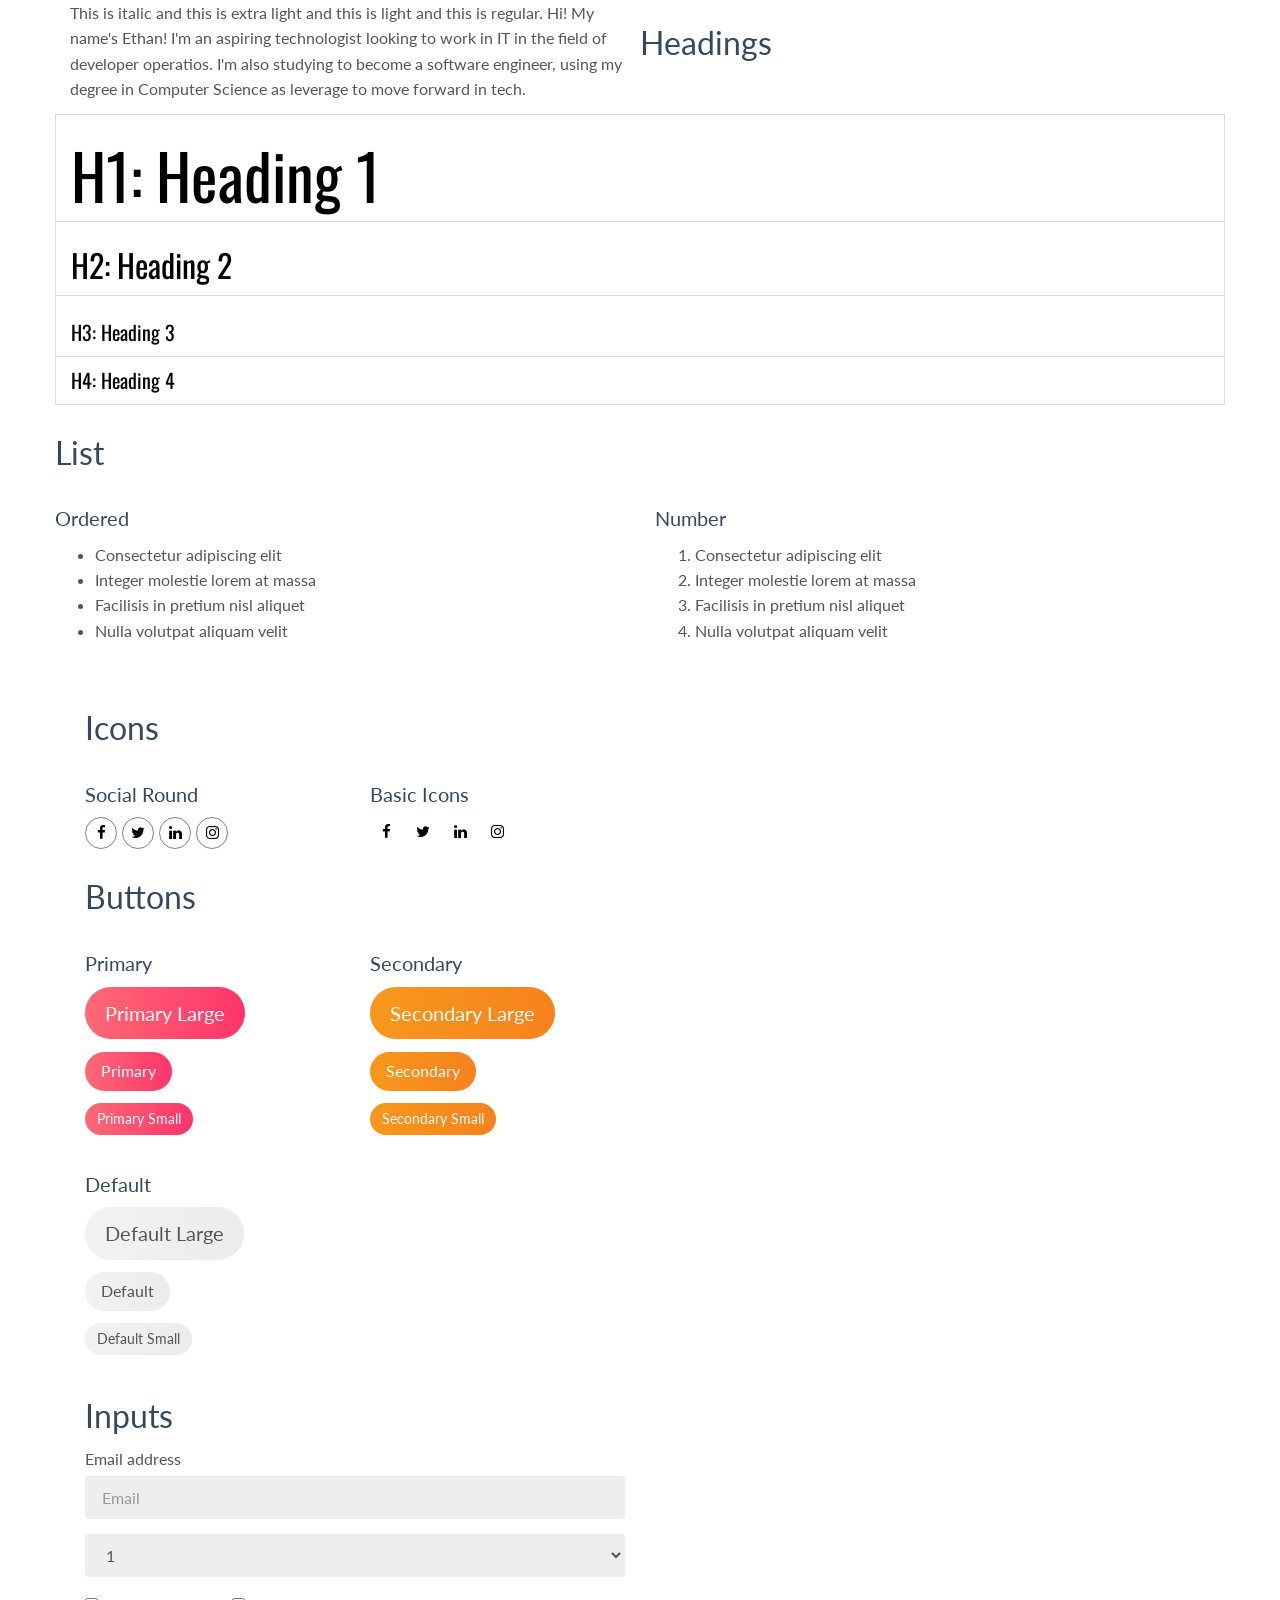
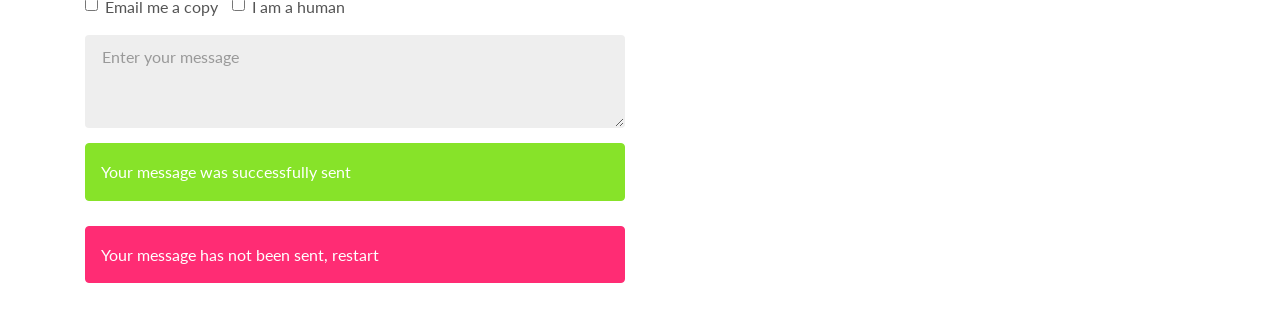
==== commit cd539062: "Update" ====
--- a/components.html
+++ b/components.html
@@ -8,7 +8,7 @@
   <meta content="description" name="description">
   <meta name="google" content="notranslate" />
   <meta content="Mashup templates have been developped by Orson.io team" name="author">
-
+       
   <!-- Disable tap highlight on IE -->
   <meta name="msapplication-tap-highlight" content="no">
   
@@ -20,24 +20,17 @@
 <link href="./main.d8e0d294.css" rel="stylesheet"></head>
 
 <body class="white">
-
+  
 
 <!-- Add personal site or app content here -->
   <div class="container">
     <div class="row">
       <div class="col-xs-12 col-md-6">
-
-        <div class="template-example">
-          <h2 class="template-title-example">Text</h2>
-          <p>This is bold and this is semi bold and 
-            <b>this is extra bold</b>. 
           This is italic and this is extra light and this is light
-          and this is regular. Lorem ipsum dolor sit amet, consectetur adipisicing elit, sed do eiusmod
-          tempor incididunt ut labore et dolore magna aliqua. Ut enim ad minim veniam,
-          quis nostrud exercitation ullamco laboris nisi ut aliquip ex ea commodo
-          consequat. Duis aute irure dolor in reprehenderit in voluptate velit esse
-          cillum dolore eu fugiat nulla pariatur. Excepteur sint occaecat cupidatat non
-          proident, sunt in culpa qui officia deserunt mollit anim id est laborum.
+          and this is regular. 
+          
+          Hi! My name's Ethan! I'm an aspiring technologist looking to work in IT in the field of developer operatios. I'm also
+          studying to become a software engineer, using my degree in Computer Science as leverage to move forward in tech.  
           </p>
         </div>
 
--- a/main.d8e0d294.css
+++ b/main.d8e0d294.css
@@ -1,11 +1,22 @@
-
-@import url(https://fonts.googleapis.com/css?family=Lato:400,700|Oswald);
-@import url(https://maxcdn.bootstrapcdn.com/font-awesome/4.7.0/css/font-awesome.min.css);/*!
+@import url(https://fonts.googleapis.com/css?family=Lato:400,700|Oswald);@import url(https://maxcdn.bootstrapcdn.com/font-awesome/4.7.0/css/font-awesome.min.css);/*!
  * Bootstrap v3.3.7 (http://getbootstrap.com)
  * Copyright 2011-2016 Twitter, Inc.
  * Licensed under MIT (https://github.com/twbs/bootstrap/blob/master/LICENSE)
  */
-/*! normalize.css v3.0.3 | MIT License | github.com/necolas/normalize.css */html{font-family:sans-serif;-ms-text-size-adjust:100%;-webkit-text-size-adjust:100%}body{margin:0}article,aside,details,figcaption,figure,footer,header,hgroup,main,menu,nav,section,summary{display:block}audio,canvas,progress,video{display:inline-block;vertical-align:baseline}audio:not([controls]){display:none;height:0}[hidden],template{display:none}a{background-color:transparent}a:active,a:hover{outline:0}abbr[title]{border-bottom:1px dotted}b,strong{font-weight:700}dfn{font-style:italic}h1{font-size:2em;margin:.67em 0}mark{background:#ff0;color:#000}small{font-size:80%}sub,sup{font-size:75%;line-height:0;position:relative;vertical-align:baseline}sup{top:-.5em}sub{bottom:-.25em}img{border:0}svg:not(:root){overflow:hidden}figure{margin:1em 40px}hr{box-sizing:content-box;height:0}pre{overflow:auto}code,kbd,pre,samp{font-family:monospace,monospace;font-size:1em}button,input,optgroup,select,textarea{color:inherit;font:inherit;margin:0}button{overflow:visible}button,select{text-transform:none}button,html input[type=button],input[type=reset],input[type=submit]{-webkit-appearance:button;cursor:pointer}button[disabled],html input[disabled]{cursor:default}button::-moz-focus-inner,input::-moz-focus-inner{border:0;padding:0}input{line-height:normal}input[type=checkbox],input[type=radio]{box-sizing:border-box;padding:0}input[type=number]::-webkit-inner-spin-button,input[type=number]::-webkit-outer-spin-button{height:auto}input[type=search]{-webkit-appearance:textfield;box-sizing:content-box}input[type=search]::-webkit-search-cancel-button,input[type=search]::-webkit-search-decoration{-webkit-appearance:none}fieldset{border:1px solid silver;margin:0 2px;padding:.35em .625em .75em}textarea{overflow:auto}optgroup{font-weight:700}table{border-collapse:collapse;border-spacing:0}td,th{padding:0}
+/*! normalize.css v3.0.3 | MIT License | github.com/necolas/normalize.css */
+html{
+    font-family:sans-serif;-ms-text-size-adjust:100%;-webkit-text-size-adjust:100%}body{margin:0}article,aside,details,figcaption,figure,footer,header,hgroup,main,menu,nav,section,summary{
+        display:block
+    }audio,canvas,progress,video
+    {
+        display:inline-block;vertical-align:baseline
+    }
+    audio:not([controls]){display:none;height:0}[hidden],template{
+        display:none
+    }   
+    a{background-color:transparent}
+    a:active,a:hover{outline:0}abbr[title]
+    {border-bottom:1px dotted}b,strong{font-weight:700}dfn{font-style:italic}h1{font-size:2em;margin:.67em 0}mark{background:#ff0;color:#000}small{font-size:80%}sub,sup{font-size:75%;line-height:0;position:relative;vertical-align:baseline}sup{top:-.5em}sub{bottom:-.25em}img{border:0}svg:not(:root){overflow:hidden}figure{margin:1em 40px}hr{box-sizing:content-box;height:0}pre{overflow:auto}code,kbd,pre,samp{font-family:monospace,monospace;font-size:1em}button,input,optgroup,select,textarea{color:inherit;font:inherit;margin:0}button{overflow:visible}button,select{text-transform:none}button,html input[type=button],input[type=reset],input[type=submit]{-webkit-appearance:button;cursor:pointer}button[disabled],html input[disabled]{cursor:default}button::-moz-focus-inner,input::-moz-focus-inner{border:0;padding:0}input{line-height:normal}input[type=checkbox],input[type=radio]{box-sizing:border-box;padding:0}input[type=number]::-webkit-inner-spin-button,input[type=number]::-webkit-outer-spin-button{height:auto}input[type=search]{-webkit-appearance:textfield;box-sizing:content-box}input[type=search]::-webkit-search-cancel-button,input[type=search]::-webkit-search-decoration{-webkit-appearance:none}fieldset{border:1px solid silver;margin:0 2px;padding:.35em .625em .75em}textarea{overflow:auto}optgroup{font-weight:700}table{border-collapse:collapse;border-spacing:0}td,th{padding:0}
 
 /*! Source: https://github.com/h5bp/html5-boilerplate/blob/master/src/css/main.css */@media print{*,:after,:before{background:transparent!important;color:#000!important;box-shadow:none!important;text-shadow:none!important}a,a:visited{text-decoration:underline}a[href]:after{content:" (" attr(href) ")"}abbr[title]:after{content:" (" attr(title) ")"}a[href^="#"]:after,a[href^="javascript:"]:after{content:""}blockquote,pre{border:1px solid #999;page-break-inside:avoid}thead{display:table-header-group}img,tr{page-break-inside:avoid}img{max-width:100%!important}h2,h3,p{orphans:3;widows:3}h2,h3{page-break-after:avoid}.navbar{display:none}.btn>.caret,.dropup>.btn>.caret{border-top-color:#000!important}.label{border:1px solid #000}.table{border-collapse:collapse!important}.table td,.table th{background-color:#fff!important}.table-bordered td,.table-bordered th{border:1px solid #ddd!important}}*,:after,:before{-webkit-box-sizing:border-box;-moz-box-sizing:border-box;box-sizing:border-box}html{font-size:10px;-webkit-tap-highlight-color:transparent}body{font-family:Lato,Helvetica,Arial,sans-serif;font-size:16px;line-height:1.58;color:#555;background-color:#fff}button,input,select,textarea{font-family:inherit;font-size:inherit;line-height:inherit}a{color:#ff0060;text-decoration:none}a:focus,a:hover{color:#b30043;text-decoration:underline}a:focus{outline:5px auto -webkit-focus-ring-color;outline-offset:-2px}figure{margin:0}img{vertical-align:middle}.img-responsive{display:block;max-width:100%;height:auto}.img-rounded{border-radius:6px}.img-thumbnail{padding:4px;line-height:1.58;background-color:#fff;border:1px solid #ddd;border-radius:4px;-webkit-transition:all .2s ease-in-out;-o-transition:all .2s ease-in-out;transition:all .2s ease-in-out;display:inline-block;max-width:100%;height:auto}.img-circle{border-radius:50%}hr{margin-top:25px;margin-bottom:25px;border:0;border-top:1px solid #eee}.sr-only{position:absolute;width:1px;height:1px;margin:-1px;padding:0;overflow:hidden;clip:rect(0,0,0,0);border:0}.sr-only-focusable:active,.sr-only-focusable:focus{position:static;width:auto;height:auto;margin:0;overflow:visible;clip:auto}[role=button]{cursor:pointer}.h1,.h2,.h3,.h4,.h5,.h6,h1,h2,h3,h4,h5,h6{font-family:Oswald,Helvetica,Arial,sans-serif;font-weight:400;line-height:1.1;color:#000}.h1 .small,.h1 small,.h2 .small,.h2 small,.h3 .small,.h3 small,.h4 .small,.h4 small,.h5 .small,.h5 small,.h6 .small,.h6 small,h1 .small,h1 small,h2 .small,h2 small,h3 .small,h3 small,h4 .small,h4 small,h5 .small,h5 small,h6 .small,h6 small{font-weight:400;line-height:1;color:#777}.h1,.h2,.h3,h1,h2,h3{margin-top:25px;margin-bottom:12.5px}.h1 .small,.h1 small,.h2 .small,.h2 small,.h3 .small,.h3 small,h1 .small,h1 small,h2 .small,h2 small,h3 .small,h3 small{font-size:65%}.h4,.h5,.h6,h4,h5,h6{margin-top:12.5px;margin-bottom:12.5px}.h4 .small,.h4 small,.h5 .small,.h5 small,.h6 .small,.h6 small,h4 .small,h4 small,h5 .small,h5 small,h6 .small,h6 small{font-size:75%}.h1,h1{font-size:63px}.h2,h2{font-size:27px}.h3,.h4,h3,h4{font-size:20px}.h5,h5{font-size:18px}.h6,h6{font-size:14px}p{margin:0 0 12.5px}.lead{margin-bottom:25px;font-size:18px;font-weight:300;line-height:1.4}@media (min-width:768px){.lead{font-size:24px}}.small,small{font-size:87%}.mark,mark{background-color:#fcf8e3;padding:.2em}.text-left{text-align:left}.text-right{text-align:right}.text-center{text-align:center}.text-justify{text-align:justify}.text-nowrap{white-space:nowrap}.text-lowercase{text-transform:lowercase}.initialism,.text-uppercase{text-transform:uppercase}.text-capitalize{text-transform:capitalize}.text-muted{color:#777}.text-primary{color:#ff0060}a.text-primary:focus,a.text-primary:hover{color:#cc004d}.text-success{color:#fff}a.text-success:focus,a.text-success:hover{color:#e6e6e6}.text-info{color:#31708f}a.text-info:focus,a.text-info:hover{color:#245269}.text-warning{color:#8a6d3b}a.text-warning:focus,a.text-warning:hover{color:#66512c}.text-danger{color:#fff}a.text-danger:focus,a.text-danger:hover{color:#e6e6e6}.bg-primary{color:#fff;background-color:#ff0060}a.bg-primary:focus,a.bg-primary:hover{background-color:#cc004d}.bg-success{background-color:#87e329}a.bg-success:focus,a.bg-success:hover{background-color:#6dc019}.bg-info{background-color:#d9edf7}a.bg-info:focus,a.bg-info:hover{background-color:#afd9ee}.bg-warning{background-color:#fcf8e3}a.bg-warning:focus,a.bg-warning:hover{background-color:#f7ecb5}.bg-danger{background-color:#ff2c74}a.bg-danger:focus,a.bg-danger:hover{background-color:#f80055}.page-header{padding-bottom:11.5px;margin:50px 0 25px;border-bottom:1px solid #eee}ol,ul{margin-top:0;margin-bottom:12.5px}ol ol,ol ul,ul ol,ul ul{margin-bottom:0}.list-inline,.list-unstyled{padding-left:0;list-style:none}.list-inline{margin-left:-5px}.list-inline>li{display:inline-block;padding-left:5px;padding-right:5px}dl{margin-top:0;margin-bottom:25px}dd,dt{line-height:1.58}dt{font-weight:700}dd{margin-left:0}.dl-horizontal dd:after,.dl-horizontal dd:before{content:" ";display:table}.dl-horizontal dd:after{clear:both}@media (min-width:768px){.dl-horizontal dt{float:left;width:160px;clear:left;text-align:right;overflow:hidden;text-overflow:ellipsis;white-space:nowrap}.dl-horizontal dd{margin-left:180px}}abbr[data-original-title],abbr[title]{cursor:help;border-bottom:1px dotted #777}.initialism{font-size:90%}blockquote{padding:12.5px 25px;margin:0 0 25px;font-size:20px;border-left:5px solid #eee}blockquote ol:last-child,blockquote p:last-child,blockquote ul:last-child{margin-bottom:0}blockquote .small,blockquote footer,blockquote small{display:block;font-size:80%;line-height:1.58;color:#777}blockquote .small:before,blockquote footer:before,blockquote small:before{content:"\2014   \A0"}.blockquote-reverse,blockquote.pull-right{padding-right:15px;padding-left:0;border-right:5px solid #eee;border-left:0;text-align:right}.blockquote-reverse .small:before,.blockquote-reverse footer:before,.blockquote-reverse small:before,blockquote.pull-right .small:before,blockquote.pull-right footer:before,blockquote.pull-right small:before{content:""}.blockquote-reverse .small:after,.blockquote-reverse footer:after,.blockquote-reverse small:after,blockquote.pull-right .small:after,blockquote.pull-right footer:after,blockquote.pull-right small:after{content:"\A0   \2014"}address{margin-bottom:25px;font-style:normal;line-height:1.58}code,kbd,pre,samp{font-family:Menlo,Monaco,Consolas,Courier New,monospace}code{color:#c7254e;background-color:#f9f2f4;border-radius:4px}code,kbd{padding:2px 4px;font-size:90%}kbd{color:#fff;background-color:#333;border-radius:3px;box-shadow:inset 0 -1px 0 rgba(0,0,0,.25)}kbd kbd{padding:0;font-size:100%;font-weight:700;box-shadow:none}pre{display:block;padding:12px;margin:0 0 12.5px;font-size:15px;line-height:1.58;word-break:break-all;word-wrap:break-word;color:#333;background-color:#f5f5f5;border:1px solid #ccc;border-radius:4px}pre code{padding:0;font-size:inherit;color:inherit;white-space:pre-wrap;background-color:transparent;border-radius:0}.pre-scrollable{max-height:340px;overflow-y:scroll}.container{margin-right:auto;margin-left:auto;padding-left:15px;padding-right:15px}.container:after,.container:before{content:" ";display:table}.container:after{clear:both}@media (min-width:768px){.container{width:750px}}@media (min-width:992px){.container{width:970px}}@media (min-width:1200px){.container{width:1170px}}.container-fluid{margin-right:auto;margin-left:auto;padding-left:15px;padding-right:15px}.container-fluid:after,.container-fluid:before{content:" ";display:table}.container-fluid:after{clear:both}.row{margin-left:-15px;margin-right:-15px}.row:after,.row:before{content:" ";display:table}.row:after{clear:both}.col-lg-1,.col-lg-2,.col-lg-3,.col-lg-4,.col-lg-5,.col-lg-6,.col-lg-7,.col-lg-8,.col-lg-9,.col-lg-10,.col-lg-11,.col-lg-12,.col-md-1,.col-md-2,.col-md-3,.col-md-4,.col-md-5,.col-md-6,.col-md-7,.col-md-8,.col-md-9,.col-md-10,.col-md-11,.col-md-12,.col-sm-1,.col-sm-2,.col-sm-3,.col-sm-4,.col-sm-5,.col-sm-6,.col-sm-7,.col-sm-8,.col-sm-9,.col-sm-10,.col-sm-11,.col-sm-12,.col-xs-1,.col-xs-2,.col-xs-3,.col-xs-4,.col-xs-5,.col-xs-6,.col-xs-7,.col-xs-8,.col-xs-9,.col-xs-10,.col-xs-11,.col-xs-12{position:relative;min-height:1px;padding-left:15px;padding-right:15px}.col-xs-1,.col-xs-2,.col-xs-3,.col-xs-4,.col-xs-5,.col-xs-6,.col-xs-7,.col-xs-8,.col-xs-9,.col-xs-10,.col-xs-11,.col-xs-12{float:left}.col-xs-1{width:8.33333%}.col-xs-2{width:16.66667%}.col-xs-3{width:25%}.col-xs-4{width:33.33333%}.col-xs-5{width:41.66667%}.col-xs-6{width:50%}.col-xs-7{width:58.33333%}.col-xs-8{width:66.66667%}.col-xs-9{width:75%}.col-xs-10{width:83.33333%}.col-xs-11{width:91.66667%}.col-xs-12{width:100%}.col-xs-pull-0{right:auto}.col-xs-pull-1{right:8.33333%}.col-xs-pull-2{right:16.66667%}.col-xs-pull-3{right:25%}.col-xs-pull-4{right:33.33333%}.col-xs-pull-5{right:41.66667%}.col-xs-pull-6{right:50%}.col-xs-pull-7{right:58.33333%}.col-xs-pull-8{right:66.66667%}.col-xs-pull-9{right:75%}.col-xs-pull-10{right:83.33333%}.col-xs-pull-11{right:91.66667%}.col-xs-pull-12{right:100%}.col-xs-push-0{left:auto}.col-xs-push-1{left:8.33333%}.col-xs-push-2{left:16.66667%}.col-xs-push-3{left:25%}.col-xs-push-4{left:33.33333%}.col-xs-push-5{left:41.66667%}.col-xs-push-6{left:50%}.col-xs-push-7{left:58.33333%}.col-xs-push-8{left:66.66667%}.col-xs-push-9{left:75%}.col-xs-push-10{left:83.33333%}.col-xs-push-11{left:91.66667%}.col-xs-push-12{left:100%}.col-xs-offset-0{margin-left:0}.col-xs-offset-1{margin-left:8.33333%}.col-xs-offset-2{margin-left:16.66667%}.col-xs-offset-3{margin-left:25%}.col-xs-offset-4{margin-left:33.33333%}.col-xs-offset-5{margin-left:41.66667%}.col-xs-offset-6{margin-left:50%}.col-xs-offset-7{margin-left:58.33333%}.col-xs-offset-8{margin-left:66.66667%}.col-xs-offset-9{margin-left:75%}.col-xs-offset-10{margin-left:83.33333%}.col-xs-offset-11{margin-left:91.66667%}.col-xs-offset-12{margin-left:100%}@media (min-width:768px){.col-sm-1,.col-sm-2,.col-sm-3,.col-sm-4,.col-sm-5,.col-sm-6,.col-sm-7,.col-sm-8,.col-sm-9,.col-sm-10,.col-sm-11,.col-sm-12{float:left}.col-sm-1{width:8.33333%}.col-sm-2{width:16.66667%}.col-sm-3{width:25%}.col-sm-4{width:33.33333%}.col-sm-5{width:41.66667%}.col-sm-6{width:50%}.col-sm-7{width:58.33333%}.col-sm-8{width:66.66667%}.col-sm-9{width:75%}.col-sm-10{width:83.33333%}.col-sm-11{width:91.66667%}.col-sm-12{width:100%}.col-sm-pull-0{right:auto}.col-sm-pull-1{right:8.33333%}.col-sm-pull-2{right:16.66667%}.col-sm-pull-3{right:25%}.col-sm-pull-4{right:33.33333%}.col-sm-pull-5{right:41.66667%}.col-sm-pull-6{right:50%}.col-sm-pull-7{right:58.33333%}.col-sm-pull-8{right:66.66667%}.col-sm-pull-9{right:75%}.col-sm-pull-10{right:83.33333%}.col-sm-pull-11{right:91.66667%}.col-sm-pull-12{right:100%}.col-sm-push-0{left:auto}.col-sm-push-1{left:8.33333%}.col-sm-push-2{left:16.66667%}.col-sm-push-3{left:25%}.col-sm-push-4{left:33.33333%}.col-sm-push-5{left:41.66667%}.col-sm-push-6{left:50%}.col-sm-push-7{left:58.33333%}.col-sm-push-8{left:66.66667%}.col-sm-push-9{left:75%}.col-sm-push-10{left:83.33333%}.col-sm-push-11{left:91.66667%}.col-sm-push-12{left:100%}.col-sm-offset-0{margin-left:0}.col-sm-offset-1{margin-left:8.33333%}.col-sm-offset-2{margin-left:16.66667%}.col-sm-offset-3{margin-left:25%}.col-sm-offset-4{margin-left:33.33333%}.col-sm-offset-5{margin-left:41.66667%}.col-sm-offset-6{margin-left:50%}.col-sm-offset-7{margin-left:58.33333%}.col-sm-offset-8{margin-left:66.66667%}.col-sm-offset-9{margin-left:75%}.col-sm-offset-10{margin-left:83.33333%}.col-sm-offset-11{margin-left:91.66667%}.col-sm-offset-12{margin-left:100%}}@media (min-width:992px){.col-md-1,.col-md-2,.col-md-3,.col-md-4,.col-md-5,.col-md-6,.col-md-7,.col-md-8,.col-md-9,.col-md-10,.col-md-11,.col-md-12{float:left}.col-md-1{width:8.33333%}.col-md-2{width:16.66667%}.col-md-3{width:25%}.col-md-4{width:33.33333%}.col-md-5{width:41.66667%}.col-md-6{width:50%}.col-md-7{width:58.33333%}.col-md-8{width:66.66667%}.col-md-9{width:75%}.col-md-10{width:83.33333%}.col-md-11{width:91.66667%}.col-md-12{width:100%}.col-md-pull-0{right:auto}.col-md-pull-1{right:8.33333%}.col-md-pull-2{right:16.66667%}.col-md-pull-3{right:25%}.col-md-pull-4{right:33.33333%}.col-md-pull-5{right:41.66667%}.col-md-pull-6{right:50%}.col-md-pull-7{right:58.33333%}.col-md-pull-8{right:66.66667%}.col-md-pull-9{right:75%}.col-md-pull-10{right:83.33333%}.col-md-pull-11{right:91.66667%}.col-md-pull-12{right:100%}.col-md-push-0{left:auto}.col-md-push-1{left:8.33333%}.col-md-push-2{left:16.66667%}.col-md-push-3{left:25%}.col-md-push-4{left:33.33333%}.col-md-push-5{left:41.66667%}.col-md-push-6{left:50%}.col-md-push-7{left:58.33333%}.col-md-push-8{left:66.66667%}.col-md-push-9{left:75%}.col-md-push-10{left:83.33333%}.col-md-push-11{left:91.66667%}.col-md-push-12{left:100%}.col-md-offset-0{margin-left:0}.col-md-offset-1{margin-left:8.33333%}.col-md-offset-2{margin-left:16.66667%}.col-md-offset-3{margin-left:25%}.col-md-offset-4{margin-left:33.33333%}.col-md-offset-5{margin-left:41.66667%}.col-md-offset-6{margin-left:50%}.col-md-offset-7{margin-left:58.33333%}.col-md-offset-8{margin-left:66.66667%}.col-md-offset-9{margin-left:75%}.col-md-offset-10{margin-left:83.33333%}.col-md-offset-11{margin-left:91.66667%}.col-md-offset-12{margin-left:100%}}@media (min-width:1200px){.col-lg-1,.col-lg-2,.col-lg-3,.col-lg-4,.col-lg-5,.col-lg-6,.col-lg-7,.col-lg-8,.col-lg-9,.col-lg-10,.col-lg-11,.col-lg-12{float:left}.col-lg-1{width:8.33333%}.col-lg-2{width:16.66667%}.col-lg-3{width:25%}.col-lg-4{width:33.33333%}.col-lg-5{width:41.66667%}.col-lg-6{width:50%}.col-lg-7{width:58.33333%}.col-lg-8{width:66.66667%}.col-lg-9{width:75%}.col-lg-10{width:83.33333%}.col-lg-11{width:91.66667%}.col-lg-12{width:100%}.col-lg-pull-0{right:auto}.col-lg-pull-1{right:8.33333%}.col-lg-pull-2{right:16.66667%}.col-lg-pull-3{right:25%}.col-lg-pull-4{right:33.33333%}.col-lg-pull-5{right:41.66667%}.col-lg-pull-6{right:50%}.col-lg-pull-7{right:58.33333%}.col-lg-pull-8{right:66.66667%}.col-lg-pull-9{right:75%}.col-lg-pull-10{right:83.33333%}.col-lg-pull-11{right:91.66667%}.col-lg-pull-12{right:100%}.col-lg-push-0{left:auto}.col-lg-push-1{left:8.33333%}.col-lg-push-2{left:16.66667%}.col-lg-push-3{left:25%}.col-lg-push-4{left:33.33333%}.col-lg-push-5{left:41.66667%}.col-lg-push-6{left:50%}.col-lg-push-7{left:58.33333%}.col-lg-push-8{left:66.66667%}.col-lg-push-9{left:75%}.col-lg-push-10{left:83.33333%}.col-lg-push-11{left:91.66667%}.col-lg-push-12{left:100%}.col-lg-offset-0{margin-left:0}.col-lg-offset-1{margin-left:8.33333%}.col-lg-offset-2{margin-left:16.66667%}.col-lg-offset-3{margin-left:25%}.col-lg-offset-4{margin-left:33.33333%}.col-lg-offset-5{margin-left:41.66667%}.col-lg-offset-6{margin-left:50%}.col-lg-offset-7{margin-left:58.33333%}.col-lg-offset-8{margin-left:66.66667%}.col-lg-offset-9{margin-left:75%}.col-lg-offset-10{margin-left:83.33333%}.col-lg-offset-11{margin-left:91.66667%}.col-lg-offset-12{margin-left:100%}}table{background-color:transparent}caption{padding-top:8px;padding-bottom:8px;color:#777}caption,th{text-align:left}.table{width:100%;max-width:100%;margin-bottom:25px}.table>tbody>tr>td,.table>tbody>tr>th,.table>tfoot>tr>td,.table>tfoot>tr>th,.table>thead>tr>td,.table>thead>tr>th{padding:8px;line-height:1.58;vertical-align:top;border-top:1px solid #ddd}.table>thead>tr>th{vertical-align:bottom;border-bottom:2px solid #ddd}.table>caption+thead>tr:first-child>td,.table>caption+thead>tr:first-child>th,.table>colgroup+thead>tr:first-child>td,.table>colgroup+thead>tr:first-child>th,.table>thead:first-child>tr:first-child>td,.table>thead:first-child>tr:first-child>th{border-top:0}.table>tbody+tbody{border-top:2px solid #ddd}.table .table{background-color:#fff}.table-condensed>tbody>tr>td,.table-condensed>tbody>tr>th,.table-condensed>tfoot>tr>td,.table-condensed>tfoot>tr>th,.table-condensed>thead>tr>td,.table-condensed>thead>tr>th{padding:5px}.table-bordered,.table-bordered>tbody>tr>td,.table-bordered>tbody>tr>th,.table-bordered>tfoot>tr>td,.table-bordered>tfoot>tr>th,.table-bordered>thead>tr>td,.table-bordered>thead>tr>th{border:1px solid #ddd}.table-bordered>thead>tr>td,.table-bordered>thead>tr>th{border-bottom-width:2px}.table-striped>tbody>tr:nth-of-type(odd){background-color:#f9f9f9}.table-hover>tbody>tr:hover{background-color:#f5f5f5}table col[class*=col-]{position:static;float:none;display:table-column}table td[class*=col-],table th[class*=col-]{position:static;float:none;display:table-cell}.table>tbody>tr.active>td,.table>tbody>tr.active>th,.table>tbody>tr>td.active,.table>tbody>tr>th.active,.table>tfoot>tr.active>td,.table>tfoot>tr.active>th,.table>tfoot>tr>td.active,.table>tfoot>tr>th.active,.table>thead>tr.active>td,.table>thead>tr.active>th,.table>thead>tr>td.active,.table>thead>tr>th.active{background-color:#f5f5f5}.table-hover>tbody>tr.active:hover>td,.table-hover>tbody>tr.active:hover>th,.table-hover>tbody>tr:hover>.active,.table-hover>tbody>tr>td.active:hover,.table-hover>tbody>tr>th.active:hover{background-color:#e8e8e8}.table>tbody>tr.success>td,.table>tbody>tr.success>th,.table>tbody>tr>td.success,.table>tbody>tr>th.success,.table>tfoot>tr.success>td,.table>tfoot>tr.success>th,.table>tfoot>tr>td.success,.table>tfoot>tr>th.success,.table>thead>tr.success>td,.table>thead>tr.success>th,.table>thead>tr>td.success,.table>thead>tr>th.success{background-color:#87e329}.table-hover>tbody>tr.success:hover>td,.table-hover>tbody>tr.success:hover>th,.table-hover>tbody>tr:hover>.success,.table-hover>tbody>tr>td.success:hover,.table-hover>tbody>tr>th.success:hover{background-color:#7ad61c}.table>tbody>tr.info>td,.table>tbody>tr.info>th,.table>tbody>tr>td.info,.table>tbody>tr>th.info,.table>tfoot>tr.info>td,.table>tfoot>tr.info>th,.table>tfoot>tr>td.info,.table>tfoot>tr>th.info,.table>thead>tr.info>td,.table>thead>tr.info>th,.table>thead>tr>td.info,.table>thead>tr>th.info{background-color:#d9edf7}.table-hover>tbody>tr.info:hover>td,.table-hover>tbody>tr.info:hover>th,.table-hover>tbody>tr:hover>.info,.table-hover>tbody>tr>td.info:hover,.table-hover>tbody>tr>th.info:hover{background-color:#c4e3f3}.table>tbody>tr.warning>td,.table>tbody>tr.warning>th,.table>tbody>tr>td.warning,.table>tbody>tr>th.warning,.table>tfoot>tr.warning>td,.table>tfoot>tr.warning>th,.table>tfoot>tr>td.warning,.table>tfoot>tr>th.warning,.table>thead>tr.warning>td,.table>thead>tr.warning>th,.table>thead>tr>td.warning,.table>thead>tr>th.warning{background-color:#fcf8e3}.table-hover>tbody>tr.warning:hover>td,.table-hover>tbody>tr.warning:hover>th,.table-hover>tbody>tr:hover>.warning,.table-hover>tbody>tr>td.warning:hover,.table-hover>tbody>tr>th.warning:hover{background-color:#faf2cc}.table>tbody>tr.danger>td,.table>tbody>tr.danger>th,.table>tbody>tr>td.danger,.table>tbody>tr>th.danger,.table>tfoot>tr.danger>td,.table>tfoot>tr.danger>th,.table>tfoot>tr>td.danger,.table>tfoot>tr>th.danger,.table>thead>tr.danger>td,.table>thead>tr.danger>th,.table>thead>tr>td.danger,.table>thead>tr>th.danger{background-color:#ff2c74}.table-hover>tbody>tr.danger:hover>td,.table-hover>tbody>tr.danger:hover>th,.table-hover>tbody>tr:hover>.danger,.table-hover>tbody>tr>td.danger:hover,.table-hover>tbody>tr>th.danger:hover{background-color:#ff1363}.table-responsive{overflow-x:auto;min-height:.01%}@media screen and (max-width:767px){.table-responsive{width:100%;margin-bottom:18.75px;overflow-y:hidden;-ms-overflow-style:-ms-autohiding-scrollbar;border:1px solid #ddd}.table-responsive>.table{margin-bottom:0}.table-responsive>.table>tbody>tr>td,.table-responsive>.table>tbody>tr>th,.table-responsive>.table>tfoot>tr>td,.table-responsive>.table>tfoot>tr>th,.table-responsive>.table>thead>tr>td,.table-responsive>.table>thead>tr>th{white-space:nowrap}.table-responsive>.table-bordered{border:0}.table-responsive>.table-bordered>tbody>tr>td:first-child,.table-responsive>.table-bordered>tbody>tr>th:first-child,.table-responsive>.table-bordered>tfoot>tr>td:first-child,.table-responsive>.table-bordered>tfoot>tr>th:first-child,.table-responsive>.table-bordered>thead>tr>td:first-child,.table-responsive>.table-bordered>thead>tr>th:first-child{border-left:0}.table-responsive>.table-bordered>tbody>tr>td:last-child,.table-responsive>.table-bordered>tbody>tr>th:last-child,.table-responsive>.table-bordered>tfoot>tr>td:last-child,.table-responsive>.table-bordered>tfoot>tr>th:last-child,.table-responsive>.table-bordered>thead>tr>td:last-child,.table-responsive>.table-bordered>thead>tr>th:last-child{border-right:0}.table-responsive>.table-bordered>tbody>tr:last-child>td,.table-responsive>.table-bordered>tbody>tr:last-child>th,.table-responsive>.table-bordered>tfoot>tr:last-child>td,.table-responsive>.table-bordered>tfoot>tr:last-child>th{border-bottom:0}}fieldset{margin:0;min-width:0}fieldset,legend{padding:0;border:0}legend{display:block;width:100%;margin-bottom:25px;font-size:24px;line-height:inherit;color:#333;border-bottom:1px solid #e5e5e5}label{display:inline-block;max-width:100%;margin-bottom:5px;font-weight:700}input[type=search]{-webkit-box-sizing:border-box;-moz-box-sizing:border-box;box-sizing:border-box}input[type=checkbox],input[type=radio]{margin:4px 0 0;margin-top:1px\9;line-height:normal}input[type=file]{display:block}input[type=range]{display:block;width:100%}select[multiple],select[size]{height:auto}input[type=checkbox]:focus,input[type=file]:focus,input[type=radio]:focus{outline:5px auto -webkit-focus-ring-color;outline-offset:-2px}output{padding-top:9px}.form-control,output{display:block;font-size:16px;line-height:1.58;color:#555}.form-control{width:100%;height:43px;padding:8px 16px;background-color:#eee;background-image:none;border:1px solid transparent;border-radius:4px;-webkit-box-shadow:inset 0 1px 1px rgba(0,0,0,.075);box-shadow:inset 0 1px 1px rgba(0,0,0,.075);-webkit-transition:border-color .15s ease-in-out,box-shadow .15s ease-in-out;-o-transition:border-color ease-in-out .15s,box-shadow ease-in-out .15s;transition:border-color .15s ease-in-out,box-shadow .15s ease-in-out}.form-control:focus{border-color:#66afe9;-webkit-box-shadow:inset 0 1px 1px rgba(0,0,0,.075),0 0 8px rgba(102,175,233,.6);box-shadow:inset 0 1px 1px rgba(0,0,0,.075),0 0 8px rgba(102,175,233,.6)}.form-control::-moz-placeholder{color:#999;opacity:1}.form-control:-ms-input-placeholder{color:#999}.form-control::-webkit-input-placeholder{color:#999}.form-control::-ms-expand{border:0;background-color:transparent}.form-control[disabled],.form-control[readonly],fieldset[disabled] .form-control{background-color:#eee;opacity:1}.form-control[disabled],fieldset[disabled] .form-control{cursor:not-allowed}textarea.form-control{height:auto}input[type=search]{-webkit-appearance:none}@media screen and (-webkit-min-device-pixel-ratio:0){input[type=date].form-control,input[type=datetime-local].form-control,input[type=month].form-control,input[type=time].form-control{line-height:43px}.input-group-sm>.input-group-btn>input[type=date].btn,.input-group-sm>.input-group-btn>input[type=datetime-local].btn,.input-group-sm>.input-group-btn>input[type=month].btn,.input-group-sm>.input-group-btn>input[type=time].btn,.input-group-sm>input[type=date].form-control,.input-group-sm>input[type=date].input-group-addon,.input-group-sm>input[type=datetime-local].form-control,.input-group-sm>input[type=datetime-local].input-group-addon,.input-group-sm>input[type=month].form-control,.input-group-sm>input[type=month].input-group-addon,.input-group-sm>input[type=time].form-control,.input-group-sm>input[type=time].input-group-addon,.input-group-sm input[type=date],.input-group-sm input[type=datetime-local],.input-group-sm input[type=month],.input-group-sm input[type=time],input[type=date].input-sm,input[type=datetime-local].input-sm,input[type=month].input-sm,input[type=time].input-sm{line-height:35px}.input-group-lg>.input-group-btn>input[type=date].btn,.input-group-lg>.input-group-btn>input[type=datetime-local].btn,.input-group-lg>.input-group-btn>input[type=month].btn,.input-group-lg>.input-group-btn>input[type=time].btn,.input-group-lg>input[type=date].form-control,.input-group-lg>input[type=date].input-group-addon,.input-group-lg>input[type=datetime-local].form-control,.input-group-lg>input[type=datetime-local].input-group-addon,.input-group-lg>input[type=month].form-control,.input-group-lg>input[type=month].input-group-addon,.input-group-lg>input[type=time].form-control,.input-group-lg>input[type=time].input-group-addon,.input-group-lg input[type=date],.input-group-lg input[type=datetime-local],.input-group-lg input[type=month],.input-group-lg input[type=time],input[type=date].input-lg,input[type=datetime-local].input-lg,input[type=month].input-lg,input[type=time].input-lg{line-height:53px}}.form-group{margin-bottom:15px}.checkbox,.radio{position:relative;display:block;margin-top:10px;margin-bottom:10px}.checkbox label,.radio label{min-height:25px;padding-left:20px;margin-bottom:0;font-weight:400;cursor:pointer}.checkbox-inline input[type=checkbox],.checkbox input[type=checkbox],.radio-inline input[type=radio],.radio input[type=radio]{position:absolute;margin-left:-20px;margin-top:4px\9}.checkbox+.checkbox,.radio+.radio{margin-top:-5px}.checkbox-inline,.radio-inline{position:relative;display:inline-block;padding-left:20px;margin-bottom:0;vertical-align:middle;font-weight:400;cursor:pointer}.checkbox-inline+.checkbox-inline,.radio-inline+.radio-inline{margin-top:0;margin-left:10px}.checkbox-inline.disabled,.checkbox.disabled label,.radio-inline.disabled,.radio.disabled label,fieldset[disabled] .checkbox-inline,fieldset[disabled] .checkbox label,fieldset[disabled] .radio-inline,fieldset[disabled] .radio label,fieldset[disabled] input[type=checkbox],fieldset[disabled] input[type=radio],input[type=checkbox].disabled,input[type=checkbox][disabled],input[type=radio].disabled,input[type=radio][disabled]{cursor:not-allowed}.form-control-static{padding-top:9px;padding-bottom:9px;margin-bottom:0;min-height:41px}.form-control-static.input-lg,.form-control-static.input-sm,.input-group-lg>.form-control-static.form-control,.input-group-lg>.form-control-static.input-group-addon,.input-group-lg>.input-group-btn>.form-control-static.btn,.input-group-sm>.form-control-static.form-control,.input-group-sm>.form-control-static.input-group-addon,.input-group-sm>.input-group-btn>.form-control-static.btn{padding-left:0;padding-right:0}.input-group-sm>.form-control,.input-group-sm>.input-group-addon,.input-group-sm>.input-group-btn>.btn,.input-sm{height:35px;padding:6px 12px;font-size:14px;line-height:1.5;border-radius:3px}.input-group-sm>.input-group-btn>select.btn,.input-group-sm>select.form-control,.input-group-sm>select.input-group-addon,select.input-sm{height:35px;line-height:35px}.input-group-sm>.input-group-btn>select[multiple].btn,.input-group-sm>.input-group-btn>textarea.btn,.input-group-sm>select[multiple].form-control,.input-group-sm>select[multiple].input-group-addon,.input-group-sm>textarea.form-control,.input-group-sm>textarea.input-group-addon,select[multiple].input-sm,textarea.input-sm{height:auto}.form-group-sm .form-control{height:35px;padding:6px 12px;font-size:14px;line-height:1.5;border-radius:3px}.form-group-sm select.form-control{height:35px;line-height:35px}.form-group-sm select[multiple].form-control,.form-group-sm textarea.form-control{height:auto}.form-group-sm .form-control-static{height:35px;min-height:39px;padding:7px 12px;font-size:14px;line-height:1.5}.input-group-lg>.form-control,.input-group-lg>.input-group-addon,.input-group-lg>.input-group-btn>.btn,.input-lg{height:53px;padding:12px 20px;font-size:20px;line-height:1.33333;border-radius:6px}.input-group-lg>.input-group-btn>select.btn,.input-group-lg>select.form-control,.input-group-lg>select.input-group-addon,select.input-lg{height:53px;line-height:53px}.input-group-lg>.input-group-btn>select[multiple].btn,.input-group-lg>.input-group-btn>textarea.btn,.input-group-lg>select[multiple].form-control,.input-group-lg>select[multiple].input-group-addon,.input-group-lg>textarea.form-control,.input-group-lg>textarea.input-group-addon,select[multiple].input-lg,textarea.input-lg{height:auto}.form-group-lg .form-control{height:53px;padding:12px 20px;font-size:20px;line-height:1.33333;border-radius:6px}.form-group-lg select.form-control{height:53px;line-height:53px}.form-group-lg select[multiple].form-control,.form-group-lg textarea.form-control{height:auto}.form-group-lg .form-control-static{height:53px;min-height:45px;padding:13px 20px;font-size:20px;line-height:1.33333}.has-feedback{position:relative}.has-feedback .form-control{padding-right:53.75px}.form-control-feedback{position:absolute;top:0;right:0;z-index:2;display:block;width:43px;height:43px;line-height:43px;text-align:center;pointer-events:none}.form-group-lg .form-control+.form-control-feedback,.input-group-lg+.form-control-feedback,.input-group-lg>.form-control+.form-control-feedback,.input-group-lg>.input-group-addon+.form-control-feedback,.input-group-lg>.input-group-btn>.btn+.form-control-feedback,.input-lg+.form-control-feedback{width:53px;height:53px;line-height:53px}.form-group-sm .form-control+.form-control-feedback,.input-group-sm+.form-control-feedback,.input-group-sm>.form-control+.form-control-feedback,.input-group-sm>.input-group-addon+.form-control-feedback,.input-group-sm>.input-group-btn>.btn+.form-control-feedback,.input-sm+.form-control-feedback{width:35px;height:35px;line-height:35px}.has-success .checkbox,.has-success .checkbox-inline,.has-success.checkbox-inline label,.has-success.checkbox label,.has-success .control-label,.has-success .help-block,.has-success .radio,.has-success .radio-inline,.has-success.radio-inline label,.has-success.radio label{color:#fff}.has-success .form-control{border-color:#fff;-webkit-box-shadow:inset 0 1px 1px rgba(0,0,0,.075);box-shadow:inset 0 1px 1px rgba(0,0,0,.075)}.has-success .form-control:focus{border-color:#e6e6e6;-webkit-box-shadow:inset 0 1px 1px rgba(0,0,0,.075),0 0 6px #fff;box-shadow:inset 0 1px 1px rgba(0,0,0,.075),0 0 6px #fff}.has-success .input-group-addon{color:#fff;border-color:#fff;background-color:#87e329}.has-success .form-control-feedback{color:#fff}.has-warning .checkbox,.has-warning .checkbox-inline,.has-warning.checkbox-inline label,.has-warning.checkbox label,.has-warning .control-label,.has-warning .help-block,.has-warning .radio,.has-warning .radio-inline,.has-warning.radio-inline label,.has-warning.radio label{color:#8a6d3b}.has-warning .form-control{border-color:#8a6d3b;-webkit-box-shadow:inset 0 1px 1px rgba(0,0,0,.075);box-shadow:inset 0 1px 1px rgba(0,0,0,.075)}.has-warning .form-control:focus{border-color:#66512c;-webkit-box-shadow:inset 0 1px 1px rgba(0,0,0,.075),0 0 6px #c0a16b;box-shadow:inset 0 1px 1px rgba(0,0,0,.075),0 0 6px #c0a16b}.has-warning .input-group-addon{color:#8a6d3b;border-color:#8a6d3b;background-color:#fcf8e3}.has-warning .form-control-feedback{color:#8a6d3b}.has-error .checkbox,.has-error .checkbox-inline,.has-error.checkbox-inline label,.has-error.checkbox label,.has-error .control-label,.has-error .help-block,.has-error .radio,.has-error .radio-inline,.has-error.radio-inline label,.has-error.radio label{color:#fff}.has-error .form-control{border-color:#fff;-webkit-box-shadow:inset 0 1px 1px rgba(0,0,0,.075);box-shadow:inset 0 1px 1px rgba(0,0,0,.075)}.has-error .form-control:focus{border-color:#e6e6e6;-webkit-box-shadow:inset 0 1px 1px rgba(0,0,0,.075),0 0 6px #fff;box-shadow:inset 0 1px 1px rgba(0,0,0,.075),0 0 6px #fff}.has-error .input-group-addon{color:#fff;border-color:#fff;background-color:#ff2c74}.has-error .form-control-feedback{color:#fff}.has-feedback label~.form-control-feedback{top:30px}.has-feedback label.sr-only~.form-control-feedback{top:0}.help-block{display:block;margin-top:5px;margin-bottom:10px;color:#959595}@media (min-width:768px){.form-inline .form-group{display:inline-block;margin-bottom:0;vertical-align:middle}.form-inline .form-control{display:inline-block;width:auto;vertical-align:middle}.form-inline .form-control-static{display:inline-block}.form-inline .input-group{display:inline-table;vertical-align:middle}.form-inline .input-group .form-control,.form-inline .input-group .input-group-addon,.form-inline .input-group .input-group-btn{width:auto}.form-inline .input-group>.form-control{width:100%}.form-inline .control-label{margin-bottom:0;vertical-align:middle}.form-inline .checkbox,.form-inline .radio{display:inline-block;margin-top:0;margin-bottom:0;vertical-align:middle}.form-inline .checkbox label,.form-inline .radio label{padding-left:0}.form-inline .checkbox input[type=checkbox],.form-inline .radio input[type=radio]{position:relative;margin-left:0}.form-inline .has-feedback .form-control-feedback{top:0}}.form-horizontal .checkbox,.form-horizontal .checkbox-inline,.form-horizontal .radio,.form-horizontal .radio-inline{margin-top:0;margin-bottom:0;padding-top:9px}.form-horizontal .checkbox,.form-horizontal .radio{min-height:34px}.form-horizontal .form-group{margin-left:-15px;margin-right:-15px}.form-horizontal .form-group:after,.form-horizontal .form-group:before{content:" ";display:table}.form-horizontal .form-group:after{clear:both}@media (min-width:768px){.form-horizontal .control-label{text-align:right;margin-bottom:0;padding-top:9px}}.form-horizontal .has-feedback .form-control-feedback{right:15px}@media (min-width:768px){.form-horizontal .form-group-lg .control-label{padding-top:13px;font-size:20px}}@media (min-width:768px){.form-horizontal .form-group-sm .control-label{padding-top:7px;font-size:14px}}.btn{display:inline-block;margin-bottom:0;font-weight:400;text-align:center;vertical-align:middle;touch-action:manipulation;cursor:pointer;background-image:none;border:1px solid transparent;white-space:nowrap;padding:8px 16px;font-size:16px;line-height:1.58;border-radius:50px;-webkit-user-select:none;-moz-user-select:none;-ms-user-select:none;user-select:none}.btn.active.focus,.btn.active:focus,.btn.focus,.btn:active.focus,.btn:active:focus,.btn:focus{outline:5px auto -webkit-focus-ring-color;outline-offset:-2px}.btn.focus,.btn:focus,.btn:hover{color:#555;text-decoration:none}.btn.active,.btn:active{outline:0;background-image:none;-webkit-box-shadow:inset 0 3px 5px rgba(0,0,0,.125);box-shadow:inset 0 3px 5px rgba(0,0,0,.125)}.btn.disabled,.btn[disabled],fieldset[disabled] .btn{cursor:not-allowed;opacity:.65;filter:alpha(opacity=65);-webkit-box-shadow:none;box-shadow:none}a.btn.disabled,fieldset[disabled] a.btn{pointer-events:none}.btn-default{color:#555;background-color:#fff;border-color:#ccc}.btn-default.focus,.btn-default:focus{color:#555;background-color:#e6e6e6;border-color:#8c8c8c}.btn-default.active,.btn-default:active,.btn-default:hover,.open>.btn-default.dropdown-toggle{color:#555;background-color:#e6e6e6;border-color:#adadad}.btn-default.active.focus,.btn-default.active:focus,.btn-default.active:hover,.btn-default:active.focus,.btn-default:active:focus,.btn-default:active:hover,.open>.btn-default.dropdown-toggle.focus,.open>.btn-default.dropdown-toggle:focus,.open>.btn-default.dropdown-toggle:hover{color:#555;background-color:#d4d4d4;border-color:#8c8c8c}.btn-default.active,.btn-default:active,.open>.btn-default.dropdown-toggle{background-image:none}.btn-default.disabled.focus,.btn-default.disabled:focus,.btn-default.disabled:hover,.btn-default[disabled].focus,.btn-default[disabled]:focus,.btn-default[disabled]:hover,fieldset[disabled] .btn-default.focus,fieldset[disabled] .btn-default:focus,fieldset[disabled] .btn-default:hover{background-color:#fff;border-color:#ccc}.btn-default .badge{color:#fff;background-color:#555}.btn-primary{color:#fff;background-color:#ff0060;border-color:#ff0060}.btn-primary.focus,.btn-primary:focus{color:#fff;background-color:#cc004d;border-color:#800030}.btn-primary.active,.btn-primary:active,.btn-primary:hover,.open>.btn-primary.dropdown-toggle{color:#fff;background-color:#cc004d;border-color:#c20049}.btn-primary.active.focus,.btn-primary.active:focus,.btn-primary.active:hover,.btn-primary:active.focus,.btn-primary:active:focus,.btn-primary:active:hover,.open>.btn-primary.dropdown-toggle.focus,.open>.btn-primary.dropdown-toggle:focus,.open>.btn-primary.dropdown-toggle:hover{color:#fff;background-color:#a8003f;border-color:#800030}.btn-primary.active,.btn-primary:active,.open>.btn-primary.dropdown-toggle{background-image:none}.btn-primary.disabled.focus,.btn-primary.disabled:focus,.btn-primary.disabled:hover,.btn-primary[disabled].focus,.btn-primary[disabled]:focus,.btn-primary[disabled]:hover,fieldset[disabled] .btn-primary.focus,fieldset[disabled] .btn-primary:focus,fieldset[disabled] .btn-primary:hover{background-color:#ff0060;border-color:#ff0060}.btn-primary .badge{color:#ff0060;background-color:#fff}.btn-success{color:#fff;background-color:#5cb85c;border-color:#5cb85c}.btn-success.focus,.btn-success:focus{color:#fff;background-color:#449d44;border-color:#2d672d}.btn-success.active,.btn-success:active,.btn-success:hover,.open>.btn-success.dropdown-toggle{color:#fff;background-color:#449d44;border-color:#419641}.btn-success.active.focus,.btn-success.active:focus,.btn-success.active:hover,.btn-success:active.focus,.btn-success:active:focus,.btn-success:active:hover,.open>.btn-success.dropdown-toggle.focus,.open>.btn-success.dropdown-toggle:focus,.open>.btn-success.dropdown-toggle:hover{color:#fff;background-color:#398439;border-color:#2d672d}.btn-success.active,.btn-success:active,.open>.btn-success.dropdown-toggle{background-image:none}.btn-success.disabled.focus,.btn-success.disabled:focus,.btn-success.disabled:hover,.btn-success[disabled].focus,.btn-success[disabled]:focus,.btn-success[disabled]:hover,fieldset[disabled] .btn-success.focus,fieldset[disabled] .btn-success:focus,fieldset[disabled] .btn-success:hover{background-color:#5cb85c;border-color:#5cb85c}.btn-success .badge{color:#5cb85c;background-color:#fff}.btn-info{color:#fff;background-color:#f7981c;border-color:#f7981c}.btn-info.focus,.btn-info:focus{color:#fff;background-color:#d87e08;border-color:#8e5305}.btn-info.active,.btn-info:active,.btn-info:hover,.open>.btn-info.dropdown-toggle{color:#fff;background-color:#d87e08;border-color:#cf7807}.btn-info.active.focus,.btn-info.active:focus,.btn-info.active:hover,.btn-info:active.focus,.btn-info:active:focus,.btn-info:active:hover,.open>.btn-info.dropdown-toggle.focus,.open>.btn-info.dropdown-toggle:focus,.open>.btn-info.dropdown-toggle:hover{color:#fff;background-color:#b66a06;border-color:#8e5305}.btn-info.active,.btn-info:active,.open>.btn-info.dropdown-toggle{background-image:none}.btn-info.disabled.focus,.btn-info.disabled:focus,.btn-info.disabled:hover,.btn-info[disabled].focus,.btn-info[disabled]:focus,.btn-info[disabled]:hover,fieldset[disabled] .btn-info.focus,fieldset[disabled] .btn-info:focus,fieldset[disabled] .btn-info:hover{background-color:#f7981c;border-color:#f7981c}.btn-info .badge{color:#f7981c;background-color:#fff}.btn-warning{color:#fff;background-color:#f0ad4e;border-color:#f0ad4e}.btn-warning.focus,.btn-warning:focus{color:#fff;background-color:#ec971f;border-color:#b06d0f}.btn-warning.active,.btn-warning:active,.btn-warning:hover,.open>.btn-warning.dropdown-toggle{color:#fff;background-color:#ec971f;border-color:#eb9316}.btn-warning.active.focus,.btn-warning.active:focus,.btn-warning.active:hover,.btn-warning:active.focus,.btn-warning:active:focus,.btn-warning:active:hover,.open>.btn-warning.dropdown-toggle.focus,.open>.btn-warning.dropdown-toggle:focus,.open>.btn-warning.dropdown-toggle:hover{color:#fff;background-color:#d58512;border-color:#b06d0f}.btn-warning.active,.btn-warning:active,.open>.btn-warning.dropdown-toggle{background-image:none}.btn-warning.disabled.focus,.btn-warning.disabled:focus,.btn-warning.disabled:hover,.btn-warning[disabled].focus,.btn-warning[disabled]:focus,.btn-warning[disabled]:hover,fieldset[disabled] .btn-warning.focus,fieldset[disabled] .btn-warning:focus,fieldset[disabled] .btn-warning:hover{background-color:#f0ad4e;border-color:#f0ad4e}.btn-warning .badge{color:#f0ad4e;background-color:#fff}.btn-danger{color:#fff;background-color:#d9534f;border-color:#d9534f}.btn-danger.focus,.btn-danger:focus{color:#fff;background-color:#c9302c;border-color:#8b211e}.btn-danger.active,.btn-danger:active,.btn-danger:hover,.open>.btn-danger.dropdown-toggle{color:#fff;background-color:#c9302c;border-color:#c12e2a}.btn-danger.active.focus,.btn-danger.active:focus,.btn-danger.active:hover,.btn-danger:active.focus,.btn-danger:active:focus,.btn-danger:active:hover,.open>.btn-danger.dropdown-toggle.focus,.open>.btn-danger.dropdown-toggle:focus,.open>.btn-danger.dropdown-toggle:hover{color:#fff;background-color:#ac2925;border-color:#8b211e}.btn-danger.active,.btn-danger:active,.open>.btn-danger.dropdown-toggle{background-image:none}.btn-danger.disabled.focus,.btn-danger.disabled:focus,.btn-danger.disabled:hover,.btn-danger[disabled].focus,.btn-danger[disabled]:focus,.btn-danger[disabled]:hover,fieldset[disabled] .btn-danger.focus,fieldset[disabled] .btn-danger:focus,fieldset[disabled] .btn-danger:hover{background-color:#d9534f;border-color:#d9534f}.btn-danger .badge{color:#d9534f;background-color:#fff}.btn-link{color:#ff0060;font-weight:400;border-radius:0}.btn-link,.btn-link.active,.btn-link:active,.btn-link[disabled],fieldset[disabled] .btn-link{background-color:transparent;-webkit-box-shadow:none;box-shadow:none}.btn-link,.btn-link:active,.btn-link:focus,.btn-link:hover{border-color:transparent}.btn-link:focus,.btn-link:hover{color:#b30043;text-decoration:underline;background-color:transparent}.btn-link[disabled]:focus,.btn-link[disabled]:hover,fieldset[disabled] .btn-link:focus,fieldset[disabled] .btn-link:hover{color:#777;text-decoration:none}.btn-group-lg>.btn,.btn-lg{padding:12px 20px;font-size:20px;line-height:1.33333;border-radius:50px}.btn-group-sm>.btn,.btn-sm{padding:6px 12px;font-size:14px;line-height:1.5;border-radius:50px}.btn-group-xs>.btn,.btn-xs{padding:1px 5px;font-size:14px;line-height:1.5;border-radius:50px}.btn-block{display:block;width:100%}.btn-block+.btn-block{margin-top:5px}input[type=button].btn-block,input[type=reset].btn-block,input[type=submit].btn-block{width:100%}.fade{opacity:0;-webkit-transition:opacity .15s linear;-o-transition:opacity .15s linear;transition:opacity .15s linear}.fade.in{opacity:1}.collapse{display:none}.collapse.in{display:block}tr.collapse.in{display:table-row}tbody.collapse.in{display:table-row-group}.collapsing{position:relative;height:0;overflow:hidden;-webkit-transition-property:height,visibility;transition-property:height,visibility;-webkit-transition-duration:.35s;transition-duration:.35s;-webkit-transition-timing-function:ease;transition-timing-function:ease}.caret{display:inline-block;width:0;height:0;margin-left:2px;vertical-align:middle;border-top:4px dashed;border-top:4px solid\9;border-right:4px solid transparent;border-left:4px solid transparent}.dropdown,.dropup{position:relative}.dropdown-toggle:focus{outline:0}.dropdown-menu{position:absolute;top:100%;left:0;z-index:1000;display:none;float:left;min-width:160px;padding:5px 0;margin:2px 0 0;list-style:none;font-size:16px;text-align:left;background-color:#fff;border:1px solid #ccc;border:1px solid rgba(0,0,0,.15);border-radius:4px;-webkit-box-shadow:0 6px 12px rgba(0,0,0,.175);box-shadow:0 6px 12px rgba(0,0,0,.175);background-clip:padding-box}.dropdown-menu.pull-right{right:0;left:auto}.dropdown-menu .divider{height:1px;margin:11.5px 0;overflow:hidden;background-color:#e5e5e5}.dropdown-menu>li>a{display:block;padding:3px 20px;clear:both;font-weight:400;line-height:1.58;color:#333;white-space:nowrap}.dropdown-menu>li>a:focus,.dropdown-menu>li>a:hover{text-decoration:none;color:#262626;background-color:#f5f5f5}.dropdown-menu>.active>a,.dropdown-menu>.active>a:focus,.dropdown-menu>.active>a:hover{color:#fff;text-decoration:none;outline:0;background-color:#ff0060}.dropdown-menu>.disabled>a,.dropdown-menu>.disabled>a:focus,.dropdown-menu>.disabled>a:hover{color:#777}.dropdown-menu>.disabled>a:focus,.dropdown-menu>.disabled>a:hover{text-decoration:none;background-color:transparent;background-image:none;filter:progid:DXImageTransform.Microsoft.gradient(enabled = false);cursor:not-allowed}.open>.dropdown-menu{display:block}.open>a{outline:0}.dropdown-menu-right{left:auto;right:0}.dropdown-menu-left{left:0;right:auto}.dropdown-header{display:block;padding:3px 20px;font-size:14px;line-height:1.58;color:#777;white-space:nowrap}.dropdown-backdrop{position:fixed;left:0;right:0;bottom:0;top:0;z-index:990}.pull-right>.dropdown-menu{right:0;left:auto}.dropup .caret,.navbar-fixed-bottom .dropdown .caret{border-top:0;border-bottom:4px dashed;border-bottom:4px solid\9;content:""}.dropup .dropdown-menu,.navbar-fixed-bottom .dropdown .dropdown-menu{top:auto;bottom:100%;margin-bottom:2px}@media (min-width:768px){.navbar-right .dropdown-menu{right:0;left:auto}.navbar-right .dropdown-menu-left{left:0;right:auto}}.btn-group,.btn-group-vertical{position:relative;display:inline-block;vertical-align:middle}.btn-group-vertical>.btn,.btn-group>.btn{position:relative;float:left}.btn-group-vertical>.btn.active,.btn-group-vertical>.btn:active,.btn-group-vertical>.btn:focus,.btn-group-vertical>.btn:hover,.btn-group>.btn.active,.btn-group>.btn:active,.btn-group>.btn:focus,.btn-group>.btn:hover{z-index:2}.btn-group .btn+.btn,.btn-group .btn+.btn-group,.btn-group .btn-group+.btn,.btn-group .btn-group+.btn-group{margin-left:-1px}.btn-toolbar{margin-left:-5px}.btn-toolbar:after,.btn-toolbar:before{content:" ";display:table}.btn-toolbar:after{clear:both}.btn-toolbar .btn,.btn-toolbar .btn-group,.btn-toolbar .input-group{float:left}.btn-toolbar>.btn,.btn-toolbar>.btn-group,.btn-toolbar>.input-group{margin-left:5px}.btn-group>.btn:not(:first-child):not(:last-child):not(.dropdown-toggle){border-radius:0}.btn-group>.btn:first-child{margin-left:0}.btn-group>.btn:first-child:not(:last-child):not(.dropdown-toggle){border-bottom-right-radius:0;border-top-right-radius:0}.btn-group>.btn:last-child:not(:first-child),.btn-group>.dropdown-toggle:not(:first-child){border-bottom-left-radius:0;border-top-left-radius:0}.btn-group>.btn-group{float:left}.btn-group>.btn-group:not(:first-child):not(:last-child)>.btn{border-radius:0}.btn-group>.btn-group:first-child:not(:last-child)>.btn:last-child,.btn-group>.btn-group:first-child:not(:last-child)>.dropdown-toggle{border-bottom-right-radius:0;border-top-right-radius:0}.btn-group>.btn-group:last-child:not(:first-child)>.btn:first-child{border-bottom-left-radius:0;border-top-left-radius:0}.btn-group .dropdown-toggle:active,.btn-group.open .dropdown-toggle{outline:0}.btn-group>.btn+.dropdown-toggle{padding-left:8px;padding-right:8px}.btn-group-lg.btn-group>.btn+.dropdown-toggle,.btn-group>.btn-lg+.dropdown-toggle{padding-left:12px;padding-right:12px}.btn-group.open .dropdown-toggle{-webkit-box-shadow:inset 0 3px 5px rgba(0,0,0,.125);box-shadow:inset 0 3px 5px rgba(0,0,0,.125)}.btn-group.open .dropdown-toggle.btn-link{-webkit-box-shadow:none;box-shadow:none}.btn .caret{margin-left:0}.btn-group-lg>.btn .caret,.btn-lg .caret{border-width:5px 5px 0;border-bottom-width:0}.dropup .btn-group-lg>.btn .caret,.dropup .btn-lg .caret{border-width:0 5px 5px}.btn-group-vertical>.btn,.btn-group-vertical>.btn-group,.btn-group-vertical>.btn-group>.btn{display:block;float:none;width:100%;max-width:100%}.btn-group-vertical>.btn-group:after,.btn-group-vertical>.btn-group:before{content:" ";display:table}.btn-group-vertical>.btn-group:after{clear:both}.btn-group-vertical>.btn-group>.btn{float:none}.btn-group-vertical>.btn+.btn,.btn-group-vertical>.btn+.btn-group,.btn-group-vertical>.btn-group+.btn,.btn-group-vertical>.btn-group+.btn-group{margin-top:-1px;margin-left:0}.btn-group-vertical>.btn:not(:first-child):not(:last-child){border-radius:0}.btn-group-vertical>.btn:first-child:not(:last-child){border-top-right-radius:50px;border-top-left-radius:50px;border-bottom-right-radius:0;border-bottom-left-radius:0}.btn-group-vertical>.btn:last-child:not(:first-child){border-top-right-radius:0;border-top-left-radius:0;border-bottom-right-radius:50px;border-bottom-left-radius:50px}.btn-group-vertical>.btn-group:not(:first-child):not(:last-child)>.btn{border-radius:0}.btn-group-vertical>.btn-group:first-child:not(:last-child)>.btn:last-child,.btn-group-vertical>.btn-group:first-child:not(:last-child)>.dropdown-toggle{border-bottom-right-radius:0;border-bottom-left-radius:0}.btn-group-vertical>.btn-group:last-child:not(:first-child)>.btn:first-child{border-top-right-radius:0;border-top-left-radius:0}.btn-group-justified{display:table;width:100%;table-layout:fixed;border-collapse:separate}.btn-group-justified>.btn,.btn-group-justified>.btn-group{float:none;display:table-cell;width:1%}.btn-group-justified>.btn-group .btn{width:100%}.btn-group-justified>.btn-group .dropdown-menu{left:auto}[data-toggle=buttons]>.btn-group>.btn input[type=checkbox],[data-toggle=buttons]>.btn-group>.btn input[type=radio],[data-toggle=buttons]>.btn input[type=checkbox],[data-toggle=buttons]>.btn input[type=radio]{position:absolute;clip:rect(0,0,0,0);pointer-events:none}.input-group{position:relative;display:table;border-collapse:separate}.input-group[class*=col-]{float:none;padding-left:0;padding-right:0}.input-group .form-control{position:relative;z-index:2;float:left;width:100%;margin-bottom:0}.input-group .form-control:focus{z-index:3}.input-group-addon,.input-group-btn,.input-group .form-control{display:table-cell}.input-group-addon:not(:first-child):not(:last-child),.input-group-btn:not(:first-child):not(:last-child),.input-group .form-control:not(:first-child):not(:last-child){border-radius:0}.input-group-addon,.input-group-btn{width:1%;white-space:nowrap;vertical-align:middle}.input-group-addon{padding:8px 16px;font-size:16px;font-weight:400;line-height:1;color:#555;text-align:center;background-color:#eee;border:1px solid transparent;border-radius:4px}.input-group-addon.input-sm,.input-group-sm>.input-group-addon,.input-group-sm>.input-group-btn>.input-group-addon.btn{padding:6px 12px;font-size:14px;border-radius:3px}.input-group-addon.input-lg,.input-group-lg>.input-group-addon,.input-group-lg>.input-group-btn>.input-group-addon.btn{padding:12px 20px;font-size:20px;border-radius:6px}.input-group-addon input[type=checkbox],.input-group-addon input[type=radio]{margin-top:0}.input-group-addon:first-child,.input-group-btn:first-child>.btn,.input-group-btn:first-child>.btn-group>.btn,.input-group-btn:first-child>.dropdown-toggle,.input-group-btn:last-child>.btn-group:not(:last-child)>.btn,.input-group-btn:last-child>.btn:not(:last-child):not(.dropdown-toggle),.input-group .form-control:first-child{border-bottom-right-radius:0;border-top-right-radius:0}.input-group-addon:first-child{border-right:0}.input-group-addon:last-child,.input-group-btn:first-child>.btn-group:not(:first-child)>.btn,.input-group-btn:first-child>.btn:not(:first-child),.input-group-btn:last-child>.btn,.input-group-btn:last-child>.btn-group>.btn,.input-group-btn:last-child>.dropdown-toggle,.input-group .form-control:last-child{border-bottom-left-radius:0;border-top-left-radius:0}.input-group-addon:last-child{border-left:0}.input-group-btn{font-size:0;white-space:nowrap}.input-group-btn,.input-group-btn>.btn{position:relative}.input-group-btn>.btn+.btn{margin-left:-1px}.input-group-btn>.btn:active,.input-group-btn>.btn:focus,.input-group-btn>.btn:hover{z-index:2}.input-group-btn:first-child>.btn,.input-group-btn:first-child>.btn-group{margin-right:-1px}.input-group-btn:last-child>.btn,.input-group-btn:last-child>.btn-group{z-index:2;margin-left:-1px}.nav{margin-bottom:0;padding-left:0;list-style:none}.nav:after,.nav:before{content:" ";display:table}.nav:after{clear:both}.nav>li,.nav>li>a{position:relative;display:block}.nav>li>a{padding:10px 15px}.nav>li>a:focus,.nav>li>a:hover{text-decoration:none;background-color:#eee}.nav>li.disabled>a{color:#777}.nav>li.disabled>a:focus,.nav>li.disabled>a:hover{color:#777;text-decoration:none;background-color:transparent;cursor:not-allowed}.nav .open>a,.nav .open>a:focus,.nav .open>a:hover{background-color:#eee;border-color:#ff0060}.nav .nav-divider{height:1px;margin:11.5px 0;overflow:hidden;background-color:#e5e5e5}.nav>li>a>img{max-width:none}.nav-tabs{border-bottom:1px solid #ddd}.nav-tabs>li{float:left;margin-bottom:-1px}.nav-tabs>li>a{margin-right:2px;line-height:1.58;border:1px solid transparent;border-radius:4px 4px 0 0}.nav-tabs>li>a:hover{border-color:#eee #eee #ddd}.nav-tabs>li.active>a,.nav-tabs>li.active>a:focus,.nav-tabs>li.active>a:hover{color:#555;background-color:#fff;border:1px solid #ddd;border-bottom-color:transparent;cursor:default}.nav-pills>li{float:left}.nav-pills>li>a{border-radius:4px}.nav-pills>li+li{margin-left:2px}.nav-pills>li.active>a,.nav-pills>li.active>a:focus,.nav-pills>li.active>a:hover{color:#fff;background-color:#ff0060}.nav-stacked>li{float:none}.nav-stacked>li+li{margin-top:2px;margin-left:0}.nav-justified,.nav-tabs.nav-justified{width:100%}.nav-justified>li,.nav-tabs.nav-justified>li{float:none}.nav-justified>li>a,.nav-tabs.nav-justified>li>a{text-align:center;margin-bottom:5px}.nav-justified>.dropdown .dropdown-menu{top:auto;left:auto}@media (min-width:768px){.nav-justified>li,.nav-tabs.nav-justified>li{display:table-cell;width:1%}.nav-justified>li>a,.nav-tabs.nav-justified>li>a{margin-bottom:0}}.nav-tabs-justified,.nav-tabs.nav-justified{border-bottom:0}.nav-tabs-justified>li>a,.nav-tabs.nav-justified>li>a{margin-right:0;border-radius:4px}.nav-tabs-justified>.active>a,.nav-tabs-justified>.active>a:focus,.nav-tabs-justified>.active>a:hover,.nav-tabs.nav-justified>.active>a,.nav-tabs.nav-justified>.active>a:focus,.nav-tabs.nav-justified>.active>a:hover{border:1px solid #ddd}@media (min-width:768px){.nav-tabs-justified>li>a,.nav-tabs.nav-justified>li>a{border-bottom:1px solid #ddd;border-radius:4px 4px 0 0}.nav-tabs-justified>.active>a,.nav-tabs-justified>.active>a:focus,.nav-tabs-justified>.active>a:hover,.nav-tabs.nav-justified>.active>a,.nav-tabs.nav-justified>.active>a:focus,.nav-tabs.nav-justified>.active>a:hover{border-bottom-color:#fff}}.tab-content>.tab-pane{display:none}.tab-content>.active{display:block}.nav-tabs .dropdown-menu{margin-top:-1px;border-top-right-radius:0;border-top-left-radius:0}.navbar{position:relative;min-height:50px;margin-bottom:25px;border:1px solid transparent}.navbar:after,.navbar:before{content:" ";display:table}.navbar:after{clear:both}@media (min-width:768px){.navbar{border-radius:4px}}.navbar-header:after,.navbar-header:before{content:" ";display:table}.navbar-header:after{clear:both}@media (min-width:768px){.navbar-header{float:left}}.navbar-collapse{overflow-x:visible;padding-right:15px;padding-left:15px;border-top:1px solid transparent;box-shadow:inset 0 1px 0 hsla(0,0%,100%,.1);-webkit-overflow-scrolling:touch}.navbar-collapse:after,.navbar-collapse:before{content:" ";display:table}.navbar-collapse:after{clear:both}.navbar-collapse.in{overflow-y:auto}@media (min-width:768px){.navbar-collapse{width:auto;border-top:0;box-shadow:none}.navbar-collapse.collapse{display:block!important;height:auto!important;padding-bottom:0;overflow:visible!important}.navbar-collapse.in{overflow-y:visible}.navbar-fixed-bottom .navbar-collapse,.navbar-fixed-top .navbar-collapse,.navbar-static-top .navbar-collapse{padding-left:0;padding-right:0}}.navbar-fixed-bottom .navbar-collapse,.navbar-fixed-top .navbar-collapse{max-height:340px}@media (max-device-width:480px) and (orientation:landscape){.navbar-fixed-bottom .navbar-collapse,.navbar-fixed-top .navbar-collapse{max-height:200px}}.container-fluid>.navbar-collapse,.container-fluid>.navbar-header,.container>.navbar-collapse,.container>.navbar-header{margin-right:-15px;margin-left:-15px}@media (min-width:768px){.container-fluid>.navbar-collapse,.container-fluid>.navbar-header,.container>.navbar-collapse,.container>.navbar-header{margin-right:0;margin-left:0}}.navbar-static-top{z-index:1000;border-width:0 0 1px}@media (min-width:768px){.navbar-static-top{border-radius:0}}.navbar-fixed-bottom,.navbar-fixed-top{position:fixed;right:0;left:0;z-index:1030}@media (min-width:768px){.navbar-fixed-bottom,.navbar-fixed-top{border-radius:0}}.navbar-fixed-top{top:0;border-width:0 0 1px}.navbar-fixed-bottom{bottom:0;margin-bottom:0;border-width:1px 0 0}.navbar-brand{float:left;padding:12.5px 15px;font-size:20px;line-height:25px;height:50px}.navbar-brand:focus,.navbar-brand:hover{text-decoration:none}.navbar-brand>img{display:block}@media (min-width:768px){.navbar>.container-fluid .navbar-brand,.navbar>.container .navbar-brand{margin-left:-15px}}.navbar-toggle{position:relative;float:right;margin-right:15px;padding:9px 10px;margin-top:8px;margin-bottom:8px;background-color:transparent;background-image:none;border:1px solid transparent;border-radius:4px}.navbar-toggle:focus{outline:0}.navbar-toggle .icon-bar{display:block;width:22px;height:2px;border-radius:1px}.navbar-toggle .icon-bar+.icon-bar{margin-top:4px}@media (min-width:768px){.navbar-toggle{display:none}}.navbar-nav{margin:6.25px -15px}.navbar-nav>li>a{padding-top:10px;padding-bottom:10px;line-height:25px}@media (max-width:767px){.navbar-nav .open .dropdown-menu{position:static;float:none;width:auto;margin-top:0;background-color:transparent;border:0;box-shadow:none}.navbar-nav .open .dropdown-menu .dropdown-header,.navbar-nav .open .dropdown-menu>li>a{padding:5px 15px 5px 25px}.navbar-nav .open .dropdown-menu>li>a{line-height:25px}.navbar-nav .open .dropdown-menu>li>a:focus,.navbar-nav .open .dropdown-menu>li>a:hover{background-image:none}}@media (min-width:768px){.navbar-nav{float:left;margin:0}.navbar-nav>li{float:left}.navbar-nav>li>a{padding-top:12.5px;padding-bottom:12.5px}}.navbar-form{margin:3.5px -15px;padding:10px 15px;border-top:1px solid transparent;border-bottom:1px solid transparent;-webkit-box-shadow:inset 0 1px 0 hsla(0,0%,100%,.1),0 1px 0 hsla(0,0%,100%,.1);box-shadow:inset 0 1px 0 hsla(0,0%,100%,.1),0 1px 0 hsla(0,0%,100%,.1)}@media (min-width:768px){.navbar-form .form-group{display:inline-block;margin-bottom:0;vertical-align:middle}.navbar-form .form-control{display:inline-block;width:auto;vertical-align:middle}.navbar-form .form-control-static{display:inline-block}.navbar-form .input-group{display:inline-table;vertical-align:middle}.navbar-form .input-group .form-control,.navbar-form .input-group .input-group-addon,.navbar-form .input-group .input-group-btn{width:auto}.navbar-form .input-group>.form-control{width:100%}.navbar-form .control-label{margin-bottom:0;vertical-align:middle}.navbar-form .checkbox,.navbar-form .radio{display:inline-block;margin-top:0;margin-bottom:0;vertical-align:middle}.navbar-form .checkbox label,.navbar-form .radio label{padding-left:0}.navbar-form .checkbox input[type=checkbox],.navbar-form .radio input[type=radio]{position:relative;margin-left:0}.navbar-form .has-feedback .form-control-feedback{top:0}}@media (max-width:767px){.navbar-form .form-group{margin-bottom:5px}.navbar-form .form-group:last-child{margin-bottom:0}}@media (min-width:768px){.navbar-form{width:auto;border:0;margin-left:0;margin-right:0;padding-top:0;padding-bottom:0;-webkit-box-shadow:none;box-shadow:none}}.navbar-nav>li>.dropdown-menu{margin-top:0;border-top-right-radius:0;border-top-left-radius:0}.navbar-fixed-bottom .navbar-nav>li>.dropdown-menu{margin-bottom:0;border-top-right-radius:4px;border-top-left-radius:4px;border-bottom-right-radius:0;border-bottom-left-radius:0}.navbar-btn{margin-top:3.5px;margin-bottom:3.5px}.btn-group-sm>.navbar-btn.btn,.navbar-btn.btn-sm{margin-top:7.5px;margin-bottom:7.5px}.btn-group-xs>.navbar-btn.btn,.navbar-btn.btn-xs{margin-top:14px;margin-bottom:14px}.navbar-text{margin-top:12.5px;margin-bottom:12.5px}@media (min-width:768px){.navbar-text{float:left;margin-left:15px;margin-right:15px}}@media (min-width:768px){.navbar-left{float:left!important}.navbar-right{float:right!important;margin-right:-15px}.navbar-right~.navbar-right{margin-right:0}}.navbar-default{background-color:#f8f8f8;border-color:#e7e7e7}.navbar-default .navbar-brand{color:#777}.navbar-default .navbar-brand:focus,.navbar-default .navbar-brand:hover{color:#5e5e5e;background-color:transparent}.navbar-default .navbar-nav>li>a,.navbar-default .navbar-text{color:#777}.navbar-default .navbar-nav>li>a:focus,.navbar-default .navbar-nav>li>a:hover{color:#333;background-color:transparent}.navbar-default .navbar-nav>.active>a,.navbar-default .navbar-nav>.active>a:focus,.navbar-default .navbar-nav>.active>a:hover{color:#555;background-color:#e7e7e7}.navbar-default .navbar-nav>.disabled>a,.navbar-default .navbar-nav>.disabled>a:focus,.navbar-default .navbar-nav>.disabled>a:hover{color:#ccc;background-color:transparent}.navbar-default .navbar-toggle{border-color:#ddd}.navbar-default .navbar-toggle:focus,.navbar-default .navbar-toggle:hover{background-color:#ddd}.navbar-default .navbar-toggle .icon-bar{background-color:#888}.navbar-default .navbar-collapse,.navbar-default .navbar-form{border-color:#e7e7e7}.navbar-default .navbar-nav>.open>a,.navbar-default .navbar-nav>.open>a:focus,.navbar-default .navbar-nav>.open>a:hover{background-color:#e7e7e7;color:#555}@media (max-width:767px){.navbar-default .navbar-nav .open .dropdown-menu>li>a{color:#777}.navbar-default .navbar-nav .open .dropdown-menu>li>a:focus,.navbar-default .navbar-nav .open .dropdown-menu>li>a:hover{color:#333;background-color:transparent}.navbar-default .navbar-nav .open .dropdown-menu>.active>a,.navbar-default .navbar-nav .open .dropdown-menu>.active>a:focus,.navbar-default .navbar-nav .open .dropdown-menu>.active>a:hover{color:#555;background-color:#e7e7e7}.navbar-default .navbar-nav .open .dropdown-menu>.disabled>a,.navbar-default .navbar-nav .open .dropdown-menu>.disabled>a:focus,.navbar-default .navbar-nav .open .dropdown-menu>.disabled>a:hover{color:#ccc;background-color:transparent}}.navbar-default .navbar-link{color:#777}.navbar-default .navbar-link:hover{color:#333}.navbar-default .btn-link{color:#777}.navbar-default .btn-link:focus,.navbar-default .btn-link:hover{color:#333}.navbar-default .btn-link[disabled]:focus,.navbar-default .btn-link[disabled]:hover,fieldset[disabled] .navbar-default .btn-link:focus,fieldset[disabled] .navbar-default .btn-link:hover{color:#ccc}.navbar-inverse{background-color:#222;border-color:#090909}.navbar-inverse .navbar-brand{color:#9d9d9d}.navbar-inverse .navbar-brand:focus,.navbar-inverse .navbar-brand:hover{color:#fff;background-color:transparent}.navbar-inverse .navbar-nav>li>a,.navbar-inverse .navbar-text{color:#9d9d9d}.navbar-inverse .navbar-nav>li>a:focus,.navbar-inverse .navbar-nav>li>a:hover{color:#fff;background-color:transparent}.navbar-inverse .navbar-nav>.active>a,.navbar-inverse .navbar-nav>.active>a:focus,.navbar-inverse .navbar-nav>.active>a:hover{color:#fff;background-color:#090909}.navbar-inverse .navbar-nav>.disabled>a,.navbar-inverse .navbar-nav>.disabled>a:focus,.navbar-inverse .navbar-nav>.disabled>a:hover{color:#444;background-color:transparent}.navbar-inverse .navbar-toggle{border-color:#333}.navbar-inverse .navbar-toggle:focus,.navbar-inverse .navbar-toggle:hover{background-color:#333}.navbar-inverse .navbar-toggle .icon-bar{background-color:#fff}.navbar-inverse .navbar-collapse,.navbar-inverse .navbar-form{border-color:#101010}.navbar-inverse .navbar-nav>.open>a,.navbar-inverse .navbar-nav>.open>a:focus,.navbar-inverse .navbar-nav>.open>a:hover{background-color:#090909;color:#fff}@media (max-width:767px){.navbar-inverse .navbar-nav .open .dropdown-menu>.dropdown-header{border-color:#090909}.navbar-inverse .navbar-nav .open .dropdown-menu .divider{background-color:#090909}.navbar-inverse .navbar-nav .open .dropdown-menu>li>a{color:#9d9d9d}.navbar-inverse .navbar-nav .open .dropdown-menu>li>a:focus,.navbar-inverse .navbar-nav .open .dropdown-menu>li>a:hover{color:#fff;background-color:transparent}.navbar-inverse .navbar-nav .open .dropdown-menu>.active>a,.navbar-inverse .navbar-nav .open .dropdown-menu>.active>a:focus,.navbar-inverse .navbar-nav .open .dropdown-menu>.active>a:hover{color:#fff;background-color:#090909}.navbar-inverse .navbar-nav .open .dropdown-menu>.disabled>a,.navbar-inverse .navbar-nav .open .dropdown-menu>.disabled>a:focus,.navbar-inverse .navbar-nav .open .dropdown-menu>.disabled>a:hover{color:#444;background-color:transparent}}.navbar-inverse .navbar-link{color:#9d9d9d}.navbar-inverse .navbar-link:hover{color:#fff}.navbar-inverse .btn-link{color:#9d9d9d}.navbar-inverse .btn-link:focus,.navbar-inverse .btn-link:hover{color:#fff}.navbar-inverse .btn-link[disabled]:focus,.navbar-inverse .btn-link[disabled]:hover,fieldset[disabled] .navbar-inverse .btn-link:focus,fieldset[disabled] .navbar-inverse .btn-link:hover{color:#444}.label{display:inline;padding:.2em .6em .3em;font-size:75%;font-weight:700;line-height:1;color:#fff;text-align:center;white-space:nowrap;vertical-align:baseline;border-radius:.25em}.label:empty{display:none}.btn .label{position:relative;top:-1px}a.label:focus,a.label:hover{color:#fff;text-decoration:none;cursor:pointer}.label-default{background-color:#777}.label-default[href]:focus,.label-default[href]:hover{background-color:#5e5e5e}.label-primary{background-color:#ff0060}.label-primary[href]:focus,.label-primary[href]:hover{background-color:#cc004d}.label-success{background-color:#5cb85c}.label-success[href]:focus,.label-success[href]:hover{background-color:#449d44}.label-info{background-color:#f7981c}.label-info[href]:focus,.label-info[href]:hover{background-color:#d87e08}.label-warning{background-color:#f0ad4e}.label-warning[href]:focus,.label-warning[href]:hover{background-color:#ec971f}.label-danger{background-color:#d9534f}.label-danger[href]:focus,.label-danger[href]:hover{background-color:#c9302c}.badge{display:inline-block;min-width:10px;padding:3px 7px;font-size:14px;font-weight:700;color:#fff;line-height:1;vertical-align:middle;white-space:nowrap;text-align:center;background-color:#777;border-radius:10px}.badge:empty{display:none}.btn .badge{position:relative;top:-1px}.btn-group-xs>.btn .badge,.btn-xs .badge{top:0;padding:1px 5px}.list-group-item.active>.badge,.nav-pills>.active>a>.badge{color:#ff0060;background-color:#fff}.list-group-item>.badge{float:right}.list-group-item>.badge+.badge{margin-right:5px}.nav-pills>li>a>.badge{margin-left:3px}a.badge:focus,a.badge:hover{color:#fff;text-decoration:none;cursor:pointer}.alert{padding:15px;margin-bottom:25px;border:1px solid transparent;border-radius:4px}.alert h4{margin-top:0;color:inherit}.alert .alert-link{font-weight:700}.alert>p,.alert>ul{margin-bottom:0}.alert>p+p{margin-top:5px}.alert-dismissable,.alert-dismissible{padding-right:35px}.alert-dismissable .close,.alert-dismissible .close{position:relative;top:-2px;right:-21px;color:inherit}.alert-success{background-color:#87e329;border-color:#87e329;color:#fff}.alert-success hr{border-top-color:#7ad61c}.alert-success .alert-link{color:#e6e6e6}.alert-info{background-color:#d9edf7;border-color:#bce8f1;color:#31708f}.alert-info hr{border-top-color:#a6e1ec}.alert-info .alert-link{color:#245269}.alert-warning{background-color:#fcf8e3;border-color:#faebcc;color:#8a6d3b}.alert-warning hr{border-top-color:#f7e1b5}.alert-warning .alert-link{color:#66512c}.alert-danger{background-color:#ff2c74;border-color:#ff2c74;color:#fff}.alert-danger hr{border-top-color:#ff1363}.alert-danger .alert-link{color:#e6e6e6}.embed-responsive{position:relative;display:block;height:0;padding:0;overflow:hidden}.embed-responsive .embed-responsive-item,.embed-responsive embed,.embed-responsive iframe,.embed-responsive object,.embed-responsive video{position:absolute;top:0;left:0;bottom:0;height:100%;width:100%;border:0}.embed-responsive-16by9{padding-bottom:56.25%}.embed-responsive-4by3{padding-bottom:75%}.close{float:right;font-size:24px;font-weight:700;line-height:1;color:#000;text-shadow:0 1px 0 #fff;opacity:.2;filter:alpha(opacity=20)}.close:focus,.close:hover{color:#000;text-decoration:none;cursor:pointer;opacity:.5;filter:alpha(opacity=50)}button.close{padding:0;cursor:pointer;background:transparent;border:0;-webkit-appearance:none}.carousel,.carousel-inner{position:relative}.carousel-inner{overflow:hidden;width:100%}.carousel-inner>.item{display:none;position:relative;-webkit-transition:left .6s ease-in-out;-o-transition:.6s ease-in-out left;transition:left .6s ease-in-out}.carousel-inner>.item>a>img,.carousel-inner>.item>img{display:block;max-width:100%;height:auto;line-height:1}@media (-webkit-transform-3d),(transform-3d){.carousel-inner>.item{-webkit-transition:-webkit-transform .6s ease-in-out;-moz-transition:-moz-transform .6s ease-in-out;-o-transition:-o-transform .6s ease-in-out;transition:transform .6s ease-in-out;-webkit-backface-visibility:hidden;-moz-backface-visibility:hidden;backface-visibility:hidden;-webkit-perspective:1000px;-moz-perspective:1000px;perspective:1000px}.carousel-inner>.item.active.right,.carousel-inner>.item.next{-webkit-transform:translate3d(100%,0,0);transform:translate3d(100%,0,0);left:0}.carousel-inner>.item.active.left,.carousel-inner>.item.prev{-webkit-transform:translate3d(-100%,0,0);transform:translate3d(-100%,0,0);left:0}.carousel-inner>.item.active,.carousel-inner>.item.next.left,.carousel-inner>.item.prev.right{-webkit-transform:translateZ(0);transform:translateZ(0);left:0}}.carousel-inner>.active,.carousel-inner>.next,.carousel-inner>.prev{display:block}.carousel-inner>.active{left:0}.carousel-inner>.next,.carousel-inner>.prev{position:absolute;top:0;width:100%}.carousel-inner>.next{left:100%}.carousel-inner>.prev{left:-100%}.carousel-inner>.next.left,.carousel-inner>.prev.right{left:0}.carousel-inner>.active.left{left:-100%}.carousel-inner>.active.right{left:100%}.carousel-control{position:absolute;top:0;left:0;bottom:0;width:15%;opacity:.5;filter:alpha(opacity=50);font-size:20px;color:#fff;text-align:center;text-shadow:0 1px 2px rgba(0,0,0,.6);background-color:transparent}.carousel-control.left{background-image:-webkit-linear-gradient(left,rgba(0,0,0,.5),rgba(0,0,0,.0001));background-image:-o-linear-gradient(left,rgba(0,0,0,.5) 0,rgba(0,0,0,.0001) 100%);background-image:linear-gradient(90deg,rgba(0,0,0,.5) 0,rgba(0,0,0,.0001));background-repeat:repeat-x;filter:progid:DXImageTransform.Microsoft.gradient(startColorstr="#80000000",endColorstr="#00000000",GradientType=1)}.carousel-control.right{left:auto;right:0;background-image:-webkit-linear-gradient(left,rgba(0,0,0,.0001),rgba(0,0,0,.5));background-image:-o-linear-gradient(left,rgba(0,0,0,.0001) 0,rgba(0,0,0,.5) 100%);background-image:linear-gradient(90deg,rgba(0,0,0,.0001) 0,rgba(0,0,0,.5));background-repeat:repeat-x;filter:progid:DXImageTransform.Microsoft.gradient(startColorstr="#00000000",endColorstr="#80000000",GradientType=1)}.carousel-control:focus,.carousel-control:hover{outline:0;color:#fff;text-decoration:none;opacity:.9;filter:alpha(opacity=90)}.carousel-control .glyphicon-chevron-left,.carousel-control .glyphicon-chevron-right,.carousel-control .icon-next,.carousel-control .icon-prev{position:absolute;top:50%;margin-top:-10px;z-index:5;display:inline-block}.carousel-control .glyphicon-chevron-left,.carousel-control .icon-prev{left:50%;margin-left:-10px}.carousel-control .glyphicon-chevron-right,.carousel-control .icon-next{right:50%;margin-right:-10px}.carousel-control .icon-next,.carousel-control .icon-prev{width:20px;height:20px;line-height:1;font-family:serif}.carousel-control .icon-prev:before{content:"\2039"}.carousel-control .icon-next:before{content:"\203A"}.carousel-indicators{position:absolute;bottom:10px;left:50%;z-index:15;width:60%;margin-left:-30%;padding-left:0;list-style:none;text-align:center}.carousel-indicators li{display:inline-block;width:10px;height:10px;margin:1px;text-indent:-999px;border:1px solid #fff;border-radius:10px;cursor:pointer;background-color:#000\9;background-color:transparent}.carousel-indicators .active{margin:0;width:12px;height:12px;background-color:#fff}.carousel-caption{position:absolute;left:15%;right:15%;bottom:20px;z-index:10;padding-top:20px;padding-bottom:20px;color:#fff;text-align:center;text-shadow:0 1px 2px rgba(0,0,0,.6)}.carousel-caption .btn{text-shadow:none}@media screen and (min-width:768px){.carousel-control .glyphicon-chevron-left,.carousel-control .glyphicon-chevron-right,.carousel-control .icon-next,.carousel-control .icon-prev{width:30px;height:30px;margin-top:-10px;font-size:30px}.carousel-control .glyphicon-chevron-left,.carousel-control .icon-prev{margin-left:-10px}.carousel-control .glyphicon-chevron-right,.carousel-control .icon-next{margin-right:-10px}.carousel-caption{left:20%;right:20%;padding-bottom:30px}.carousel-indicators{bottom:20px}}.clearfix:after,.clearfix:before{content:" ";display:table}.clearfix:after{clear:both}.center-block{display:block;margin-left:auto;margin-right:auto}.pull-right{float:right!important}.pull-left{float:left!important}.hide{display:none!important}.show{display:block!important}.invisible{visibility:hidden}.text-hide{font:0/0 a;color:transparent;text-shadow:none;background-color:transparent;border:0}.hidden{display:none!important}.affix{position:fixed}@-ms-viewport{width:device-width}.visible-lg,.visible-lg-block,.visible-lg-inline,.visible-lg-inline-block,.visible-md,.visible-md-block,.visible-md-inline,.visible-md-inline-block,.visible-sm,.visible-sm-block,.visible-sm-inline,.visible-sm-inline-block,.visible-xs,.visible-xs-block,.visible-xs-inline,.visible-xs-inline-block{display:none!important}@media (max-width:767px){.visible-xs{display:block!important}table.visible-xs{display:table!important}tr.visible-xs{display:table-row!important}td.visible-xs,th.visible-xs{display:table-cell!important}}@media (max-width:767px){.visible-xs-block{display:block!important}}@media (max-width:767px){.visible-xs-inline{display:inline!important}}@media (max-width:767px){.visible-xs-inline-block{display:inline-block!important}}@media (min-width:768px) and (max-width:991px){.visible-sm{display:block!important}table.visible-sm{display:table!important}tr.visible-sm{display:table-row!important}td.visible-sm,th.visible-sm{display:table-cell!important}}@media (min-width:768px) and (max-width:991px){.visible-sm-block{display:block!important}}@media (min-width:768px) and (max-width:991px){.visible-sm-inline{display:inline!important}}@media (min-width:768px) and (max-width:991px){.visible-sm-inline-block{display:inline-block!important}}@media (min-width:992px) and (max-width:1199px){.visible-md{display:block!important}table.visible-md{display:table!important}tr.visible-md{display:table-row!important}td.visible-md,th.visible-md{display:table-cell!important}}@media (min-width:992px) and (max-width:1199px){.visible-md-block{display:block!important}}@media (min-width:992px) and (max-width:1199px){.visible-md-inline{display:inline!important}}@media (min-width:992px) and (max-width:1199px){.visible-md-inline-block{display:inline-block!important}}@media (min-width:1200px){.visible-lg{display:block!important}table.visible-lg{display:table!important}tr.visible-lg{display:table-row!important}td.visible-lg,th.visible-lg{display:table-cell!important}}@media (min-width:1200px){.visible-lg-block{display:block!important}}@media (min-width:1200px){.visible-lg-inline{display:inline!important}}@media (min-width:1200px){.visible-lg-inline-block{display:inline-block!important}}@media (max-width:767px){.hidden-xs{display:none!important}}@media (min-width:768px) and (max-width:991px){.hidden-sm{display:none!important}}@media (min-width:992px) and (max-width:1199px){.hidden-md{display:none!important}}@media (min-width:1200px){.hidden-lg{display:none!important}}.visible-print{display:none!important}@media print{.visible-print{display:block!important}table.visible-print{display:table!important}tr.visible-print{display:table-row!important}td.visible-print,th.visible-print{display:table-cell!important}}.visible-print-block{display:none!important}@media print{.visible-print-block{display:block!important}}.visible-print-inline{display:none!important}@media print{.visible-print-inline{display:inline!important}}.visible-print-inline-block{display:none!important}@media print{.visible-print-inline-block{display:inline-block!important}}@media print{.hidden-print{display:none!important}}body{background-image:-webkit-linear-gradient(top,#ff0060,#ff6975);background-image:-o-linear-gradient(top,#ff0060 0,#ff6975 100%);background-image:linear-gradient(180deg,#ff0060 0,#ff6975);background-repeat:repeat-x;filter:progid:DXImageTransform.Microsoft.gradient(startColorstr="#FFFF0060",endColorstr="#FFFF6975",GradientType=0)}body.white{background-color:#fff;background-image:none}.white-text-container .fa-icon,.white-text-container a,.white-text-container h1,.white-text-container h2,.white-text-container h3,.white-text-container h4,.white-text-container h5,.white-text-container p{color:#fff}.content-wrapper{position:relative;z-index:1}.section-container{padding:60px 0 40px}.work-experience{margin-bottom:40px}.work-experience:last-of-type{margin-bottom:0}.footer-container{padding:20px 0 30px}.background-color-layer{background-size:cover;opacity:.15;background-repeat:no-repeat;position:absolute;z-index:-1;top:0;width:100%;left:0;right:0;bottom:30%;box-shadow:inset 0 -40px 60px 10px #ff0060}.card{border-radius:.25rem;background-color:#fff;border:1px solid rgba(0,0,0,.125);margin-bottom:3rem}.card .h2,.card h2{margin-top:0;margin-bottom:40px}.card .card-block{padding:4rem}@media (min-width:992px){.card .card-block{padding:6rem}}.btn{-webkit-transition:all .2s linear;-o-transition:all .2s linear;transition:all .2s linear;line-height:1.428571429;border:none;-webkit-transition:all .1s linear;-o-transition:all .1s linear;transition:all .1s linear}.btn-default{background-size:200% auto}.btn-default,.btn-default:hover{background-image:-webkit-linear-gradient(left,#f2f2f2,#e6e6e6);background-image:-o-linear-gradient(left,#f2f2f2 0,#e6e6e6 100%);background-image:linear-gradient(90deg,#f2f2f2 0,#e6e6e6);background-repeat:repeat-x;filter:progid:DXImageTransform.Microsoft.gradient(startColorstr="#FFF2F2F2",endColorstr="#FFE6E6E6",GradientType=1)}.btn-default:hover{background-position:50%}.btn-primary{background-size:200% auto}.btn-primary,.btn-primary:hover{background-image:-webkit-linear-gradient(left,#ff6975,#ff0060);background-image:-o-linear-gradient(left,#ff6975 0,#ff0060 100%);background-image:linear-gradient(90deg,#ff6975 0,#ff0060);background-repeat:repeat-x;filter:progid:DXImageTransform.Microsoft.gradient(startColorstr="#FFFF6975",endColorstr="#FFFF0060",GradientType=1)}.btn-primary:hover{background-position:50%}.btn-info{background-size:200% auto}.btn-info,.btn-info:hover{background-image:-webkit-linear-gradient(left,#f7981c,#f76b1c);background-image:-o-linear-gradient(left,#f7981c 0,#f76b1c 100%);background-image:linear-gradient(90deg,#f7981c 0,#f76b1c);background-repeat:repeat-x;filter:progid:DXImageTransform.Microsoft.gradient(startColorstr="#FFF7981C",endColorstr="#FFF76B1C",GradientType=1)}.btn-info:hover{background-position:50%}.btn-warning{background-size:200% auto}.btn-warning,.btn-warning:hover{background-image:-webkit-linear-gradient(left,#f0ad4e,#df8a13);background-image:-o-linear-gradient(left,#f0ad4e 0,#df8a13 100%);background-image:linear-gradient(90deg,#f0ad4e 0,#df8a13);background-repeat:repeat-x;filter:progid:DXImageTransform.Microsoft.gradient(startColorstr="#FFF0AD4E",endColorstr="#FFDF8A13",GradientType=1)}.btn-warning:hover{background-position:50%}.btn-danger{background-size:200% auto}.btn-danger,.btn-danger:hover{background-image:-webkit-linear-gradient(left,#d9534f,#b52b27);background-image:-o-linear-gradient(left,#d9534f 0,#b52b27 100%);background-image:linear-gradient(90deg,#d9534f 0,#b52b27);background-repeat:repeat-x;filter:progid:DXImageTransform.Microsoft.gradient(startColorstr="#FFD9534F",endColorstr="#FFB52B27",GradientType=1)}.btn-danger:hover{background-position:50%}.h5,h5{font-family:Lato,Helvetica,Arial,sans-serif;font-weight:700}.h5.date-title,h5.date-title{margin-top:3px;margin-bottom:20px}.h5 a,h5 a{color:#000}.h5 a:hover,h5 a:hover{color:#ff0060;text-decoration:none}.h5 small,h5 small{font-size:1em}.social-round-icon{border:1px solid #838383;border-radius:50px;-webkit-transition:all .2s linear;-o-transition:all .2s linear;transition:all .2s linear}.social-round-icon:hover{background-color:#ff0060;color:#fff;border-color:#ff0060}.social-round-icon.white-round-icon{border:1px solid #fff;color:#fff}.social-round-icon.white-round-icon:hover{background-color:#fff;color:#ff0060;border-color:#fff}.fa-icon{color:#000;width:32px;height:32px;display:inline-block;line-height:29px;font-size:15px;text-align:center}.fa-icon.fa-icon-2x{width:50px;height:50px;line-height:50px;font-size:24px}.social-buttons .social-round-icon{margin-right:10px}.social-buttons a{-webkit-transition:all .2s linear;-o-transition:all .2s linear;transition:all .2s linear;color:#000}.social-buttons a:hover{color:#ff0060;text-decoration:none}.social-buttons a:hover .social-round-icon{background-color:#ff0060;color:#fff;border-color:#ff0060}.carousel-caption{position:relative;padding:0;text-align:left;text-shadow:none;bottom:inherit;left:0;right:0;color:#555}.carousel-indicators{left:0;width:100%;margin-left:0;bottom:inherit;margin-top:-9px}.carousel-indicators li{border-color:#000;width:14px;height:14px}.carousel-indicators .active{width:14px;height:14px;margin:1px;background-color:#000}.form-control{box-shadow:none}.form-control:focus{border-color:transparent;outline:0;box-shadow:none}label{font-weight:400}.template-example{margin-bottom:30px}.template-example .template-title-example{font-family:Lato,Times,serif;font-weight:400;color:#34495e;padding:0}.template-example .template-title-example:after,.template-example .template-title-example:before{display:none}.template-example h2{font-size:32px}.template-example h3{font-size:20px}.template-example .table>tbody>tr>td,.template-example .table>tbody>tr>th,.template-example .table>tfoot>tr>td,.template-example .table>tfoot>tr>th,.template-example .table>thead>tr>td,.template-example .table>thead>tr>th{padding:0 15px}.list-icons{list-style:none;margin:0;padding:0;overflow:hidden}.list-icons li{float:left;margin-right:5px}
 /*# sourceMappingURL=main.bc58148c.map*/
